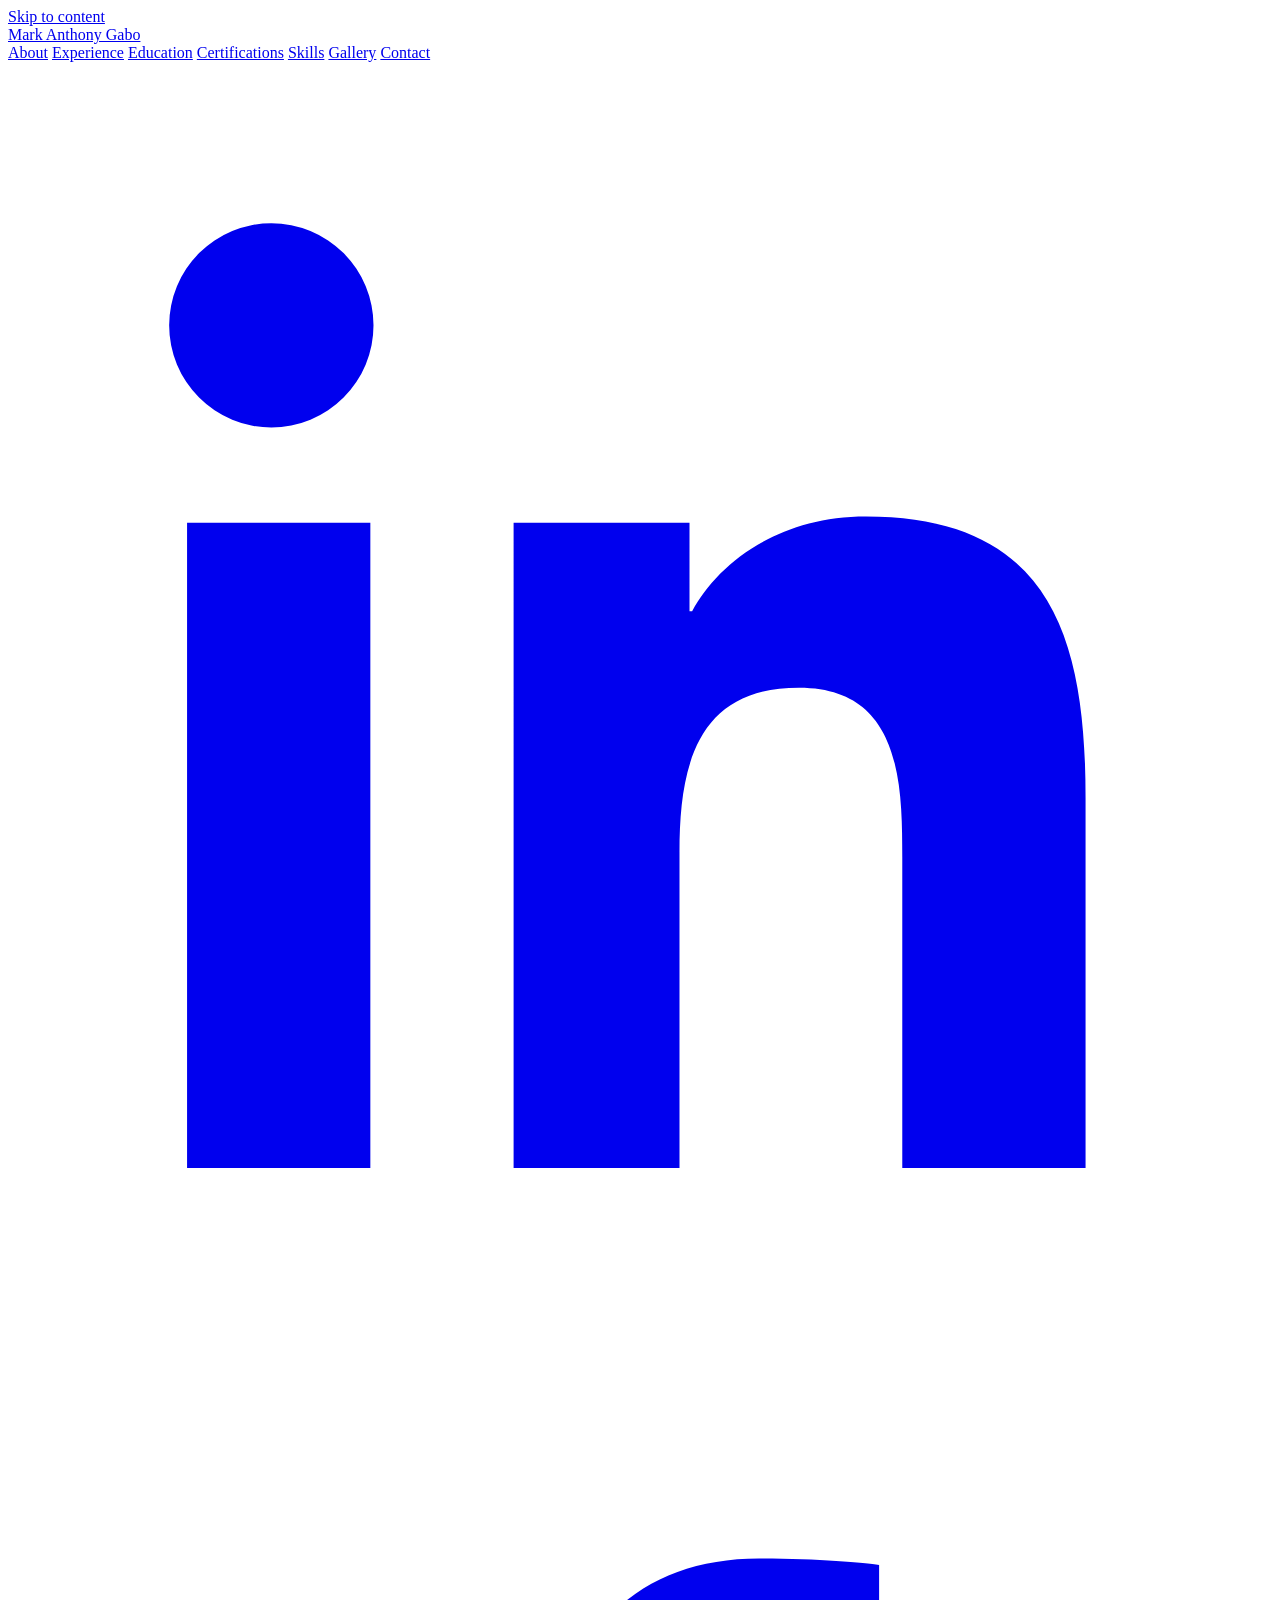
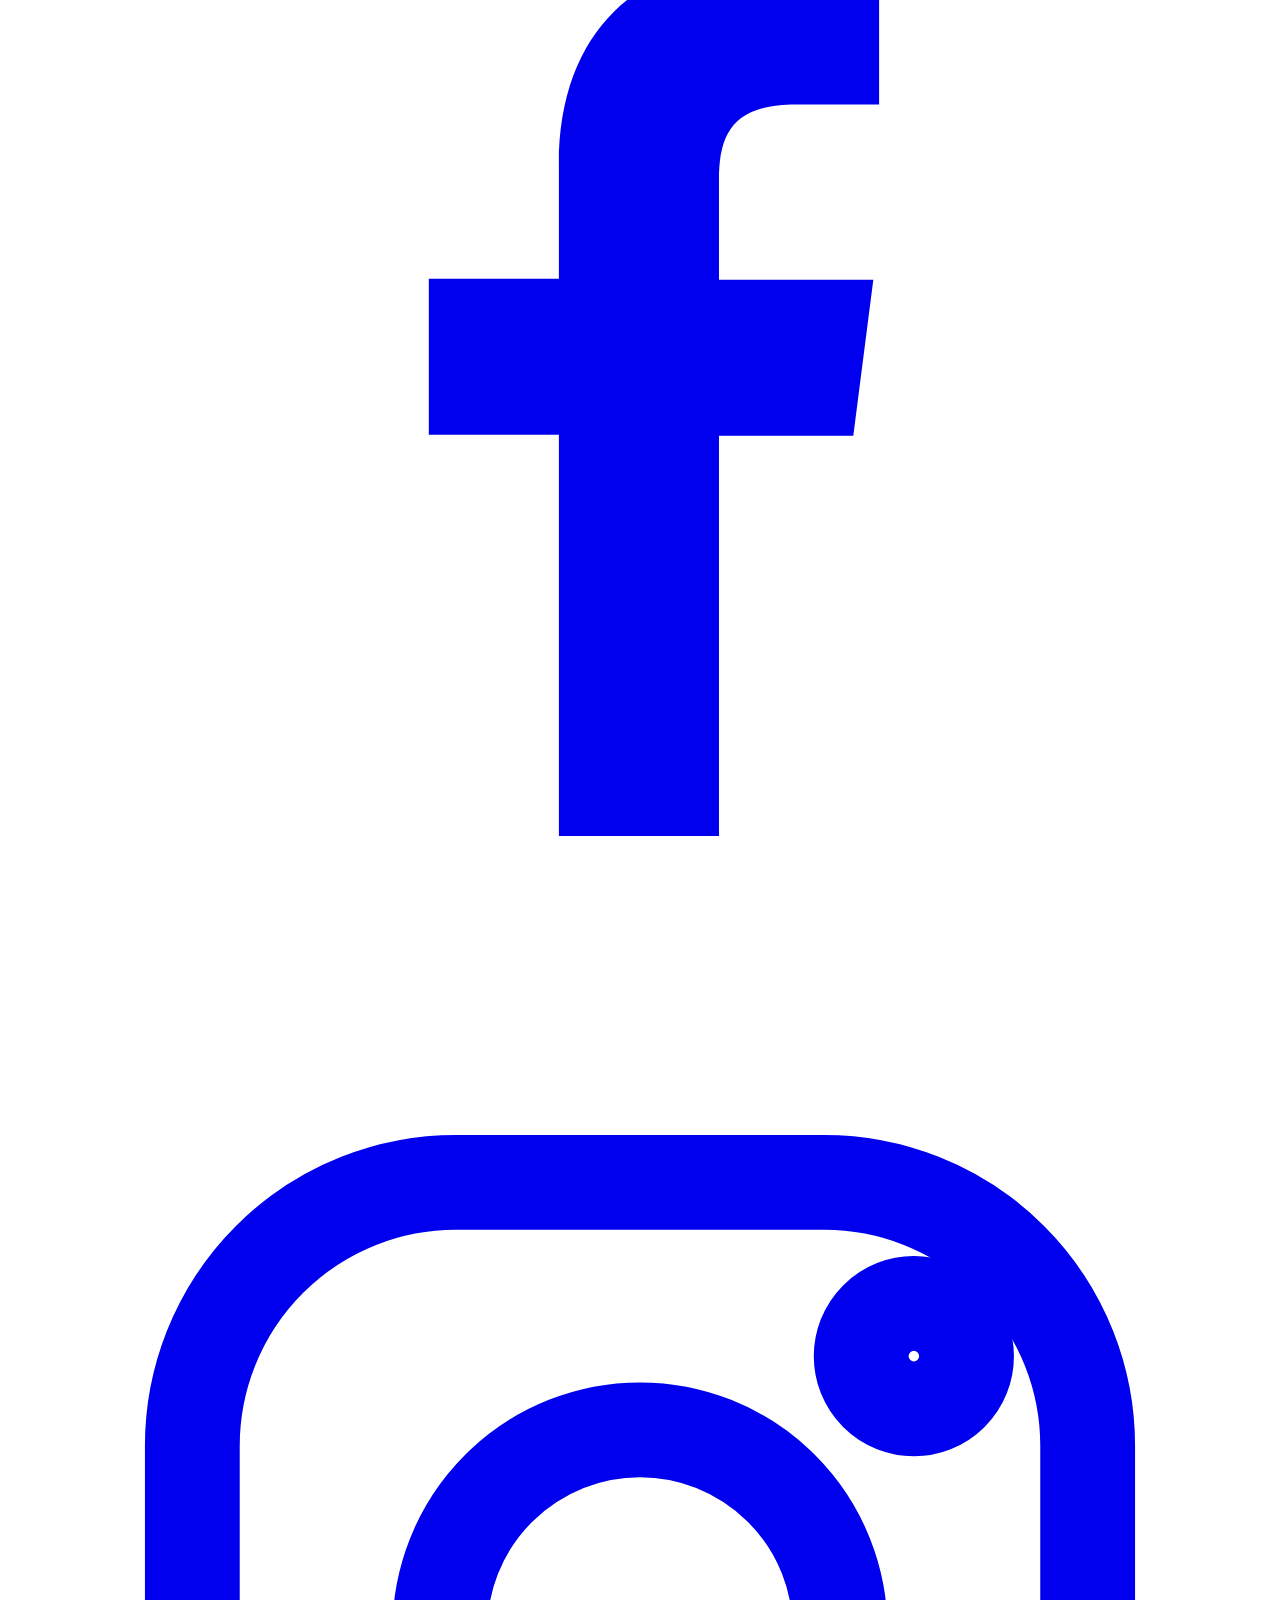
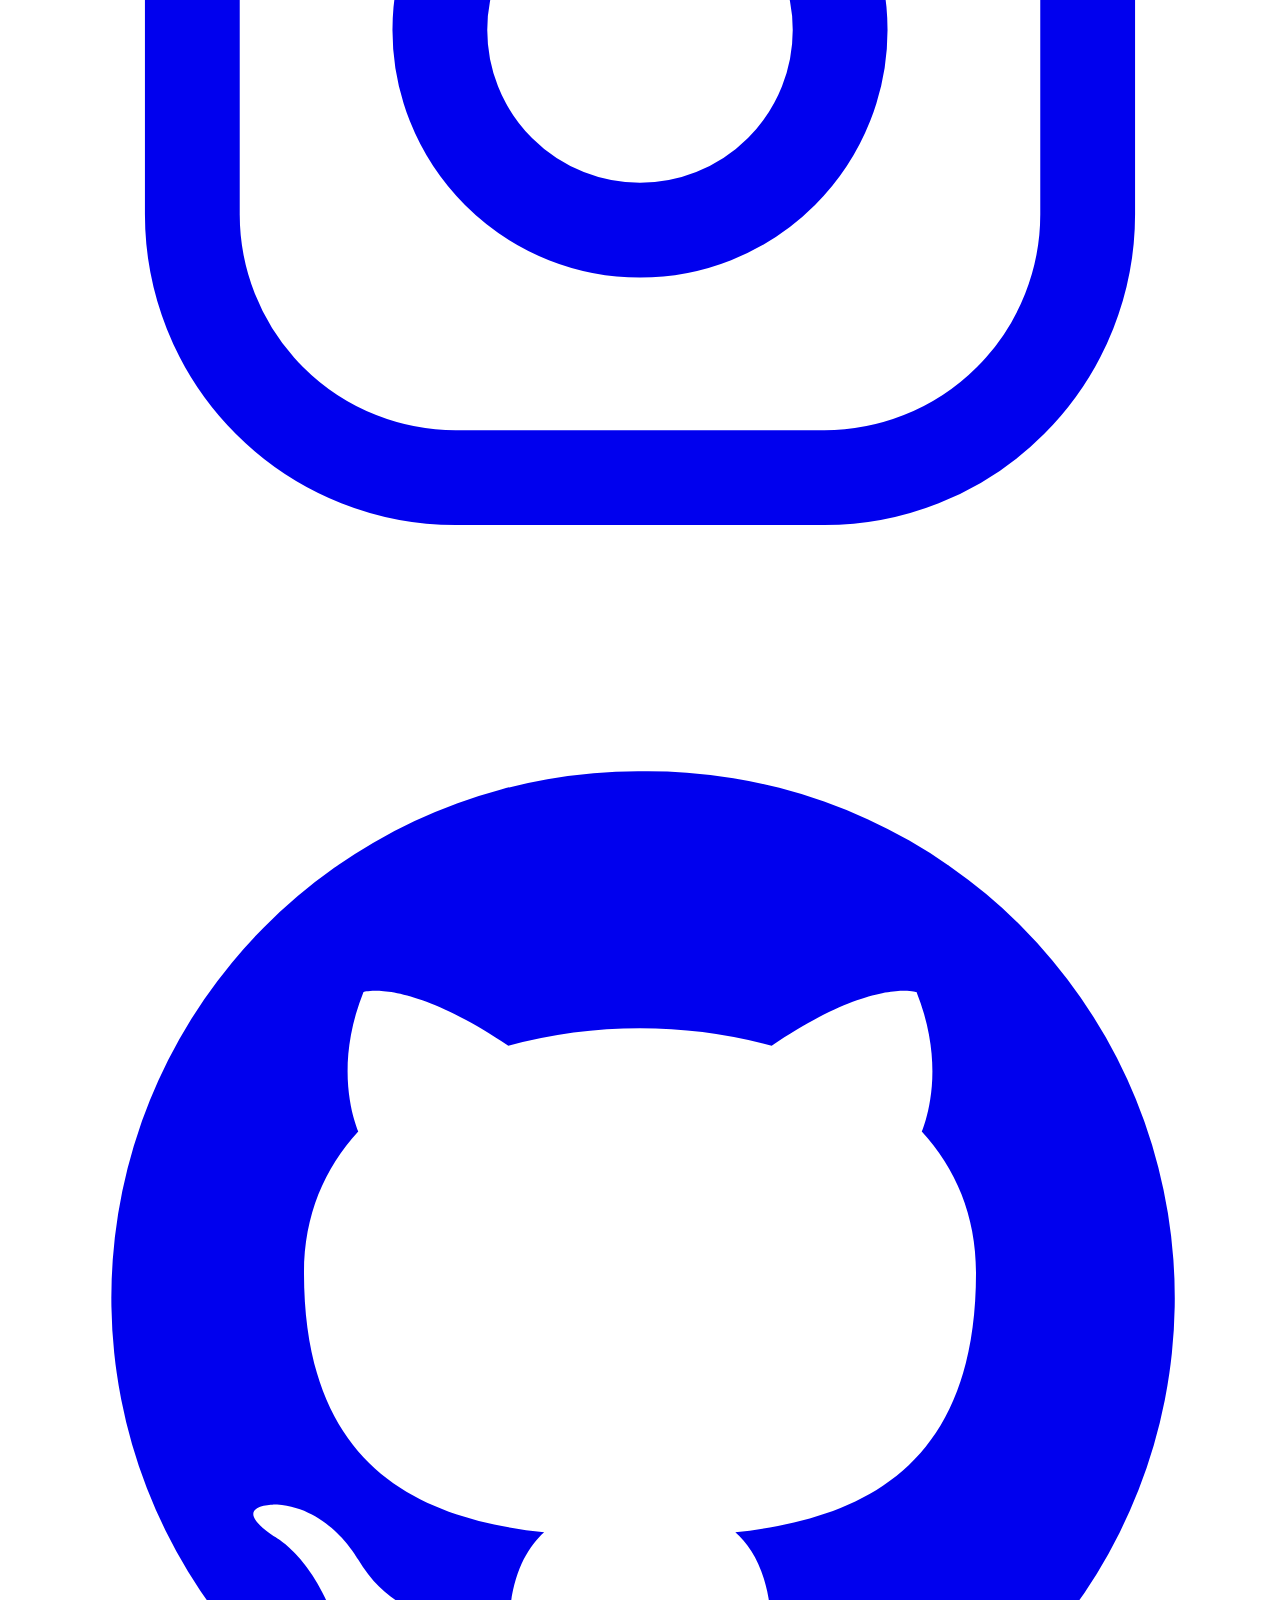
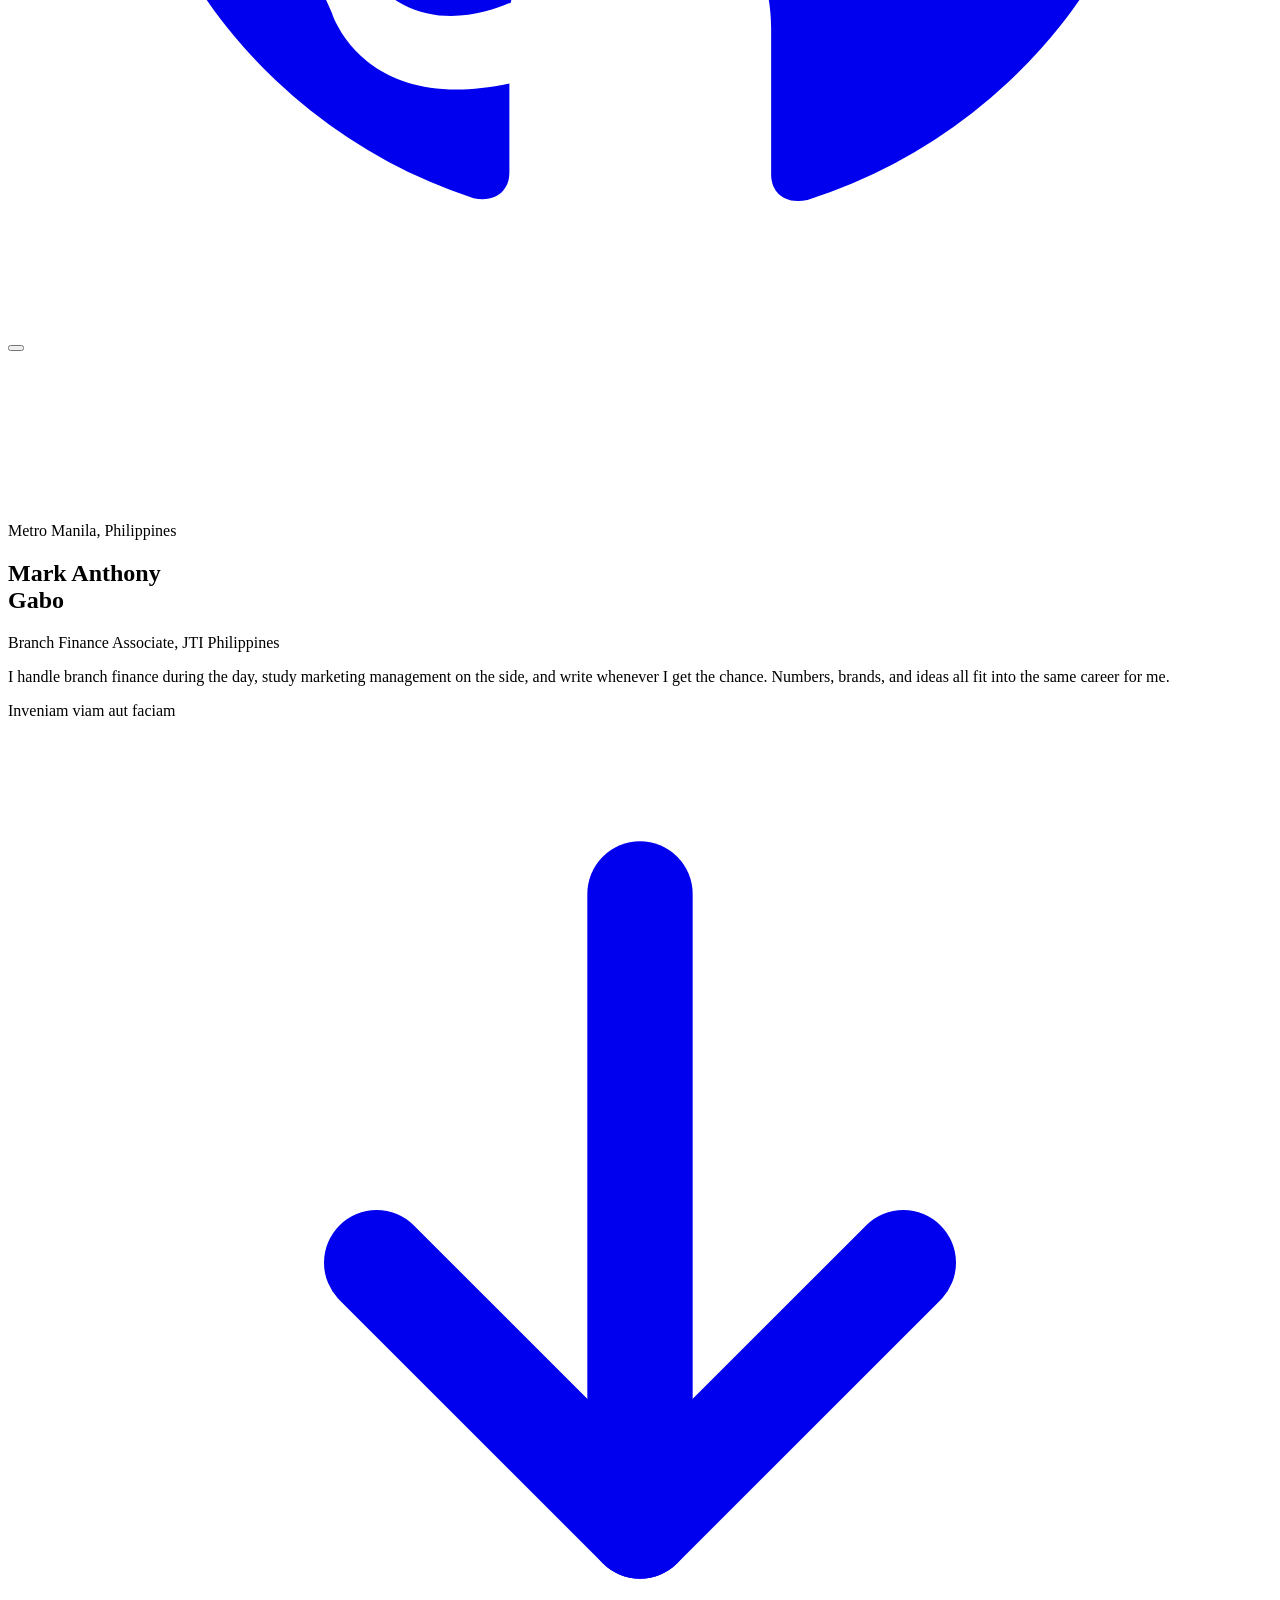
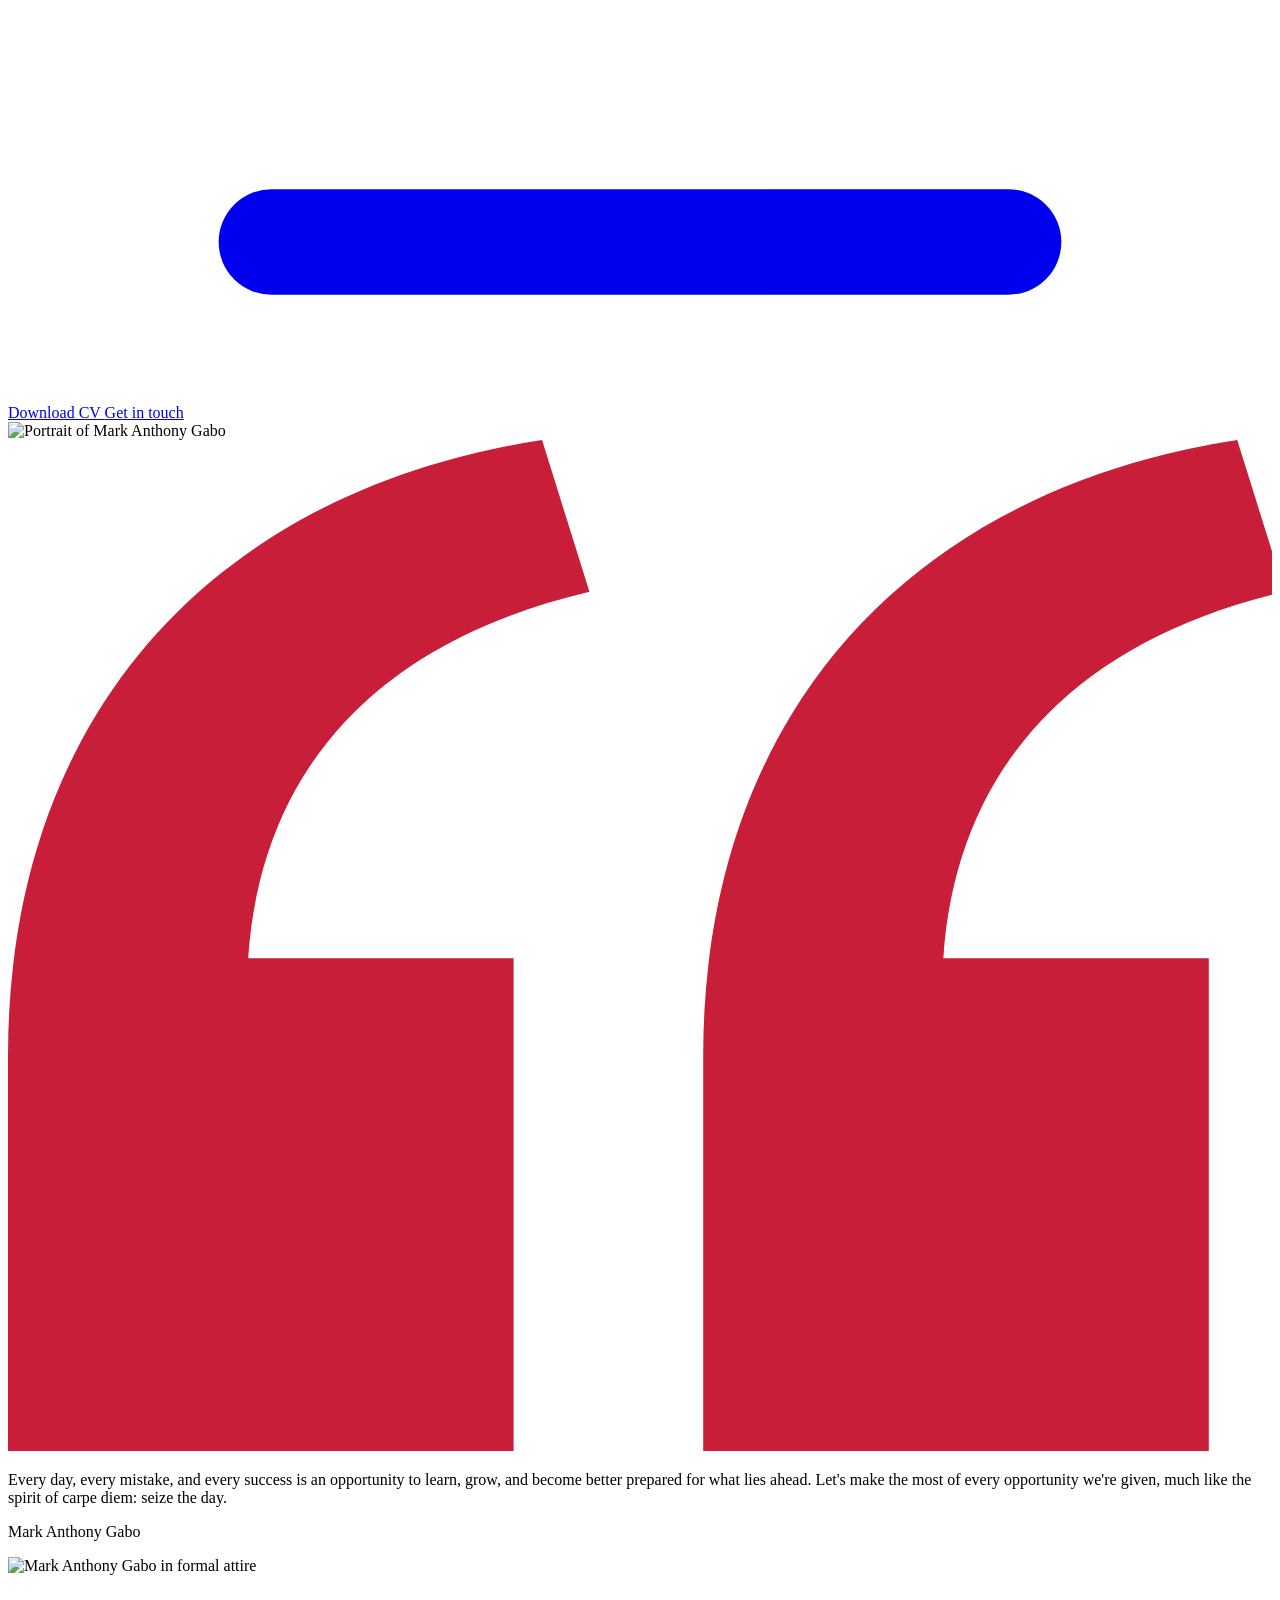
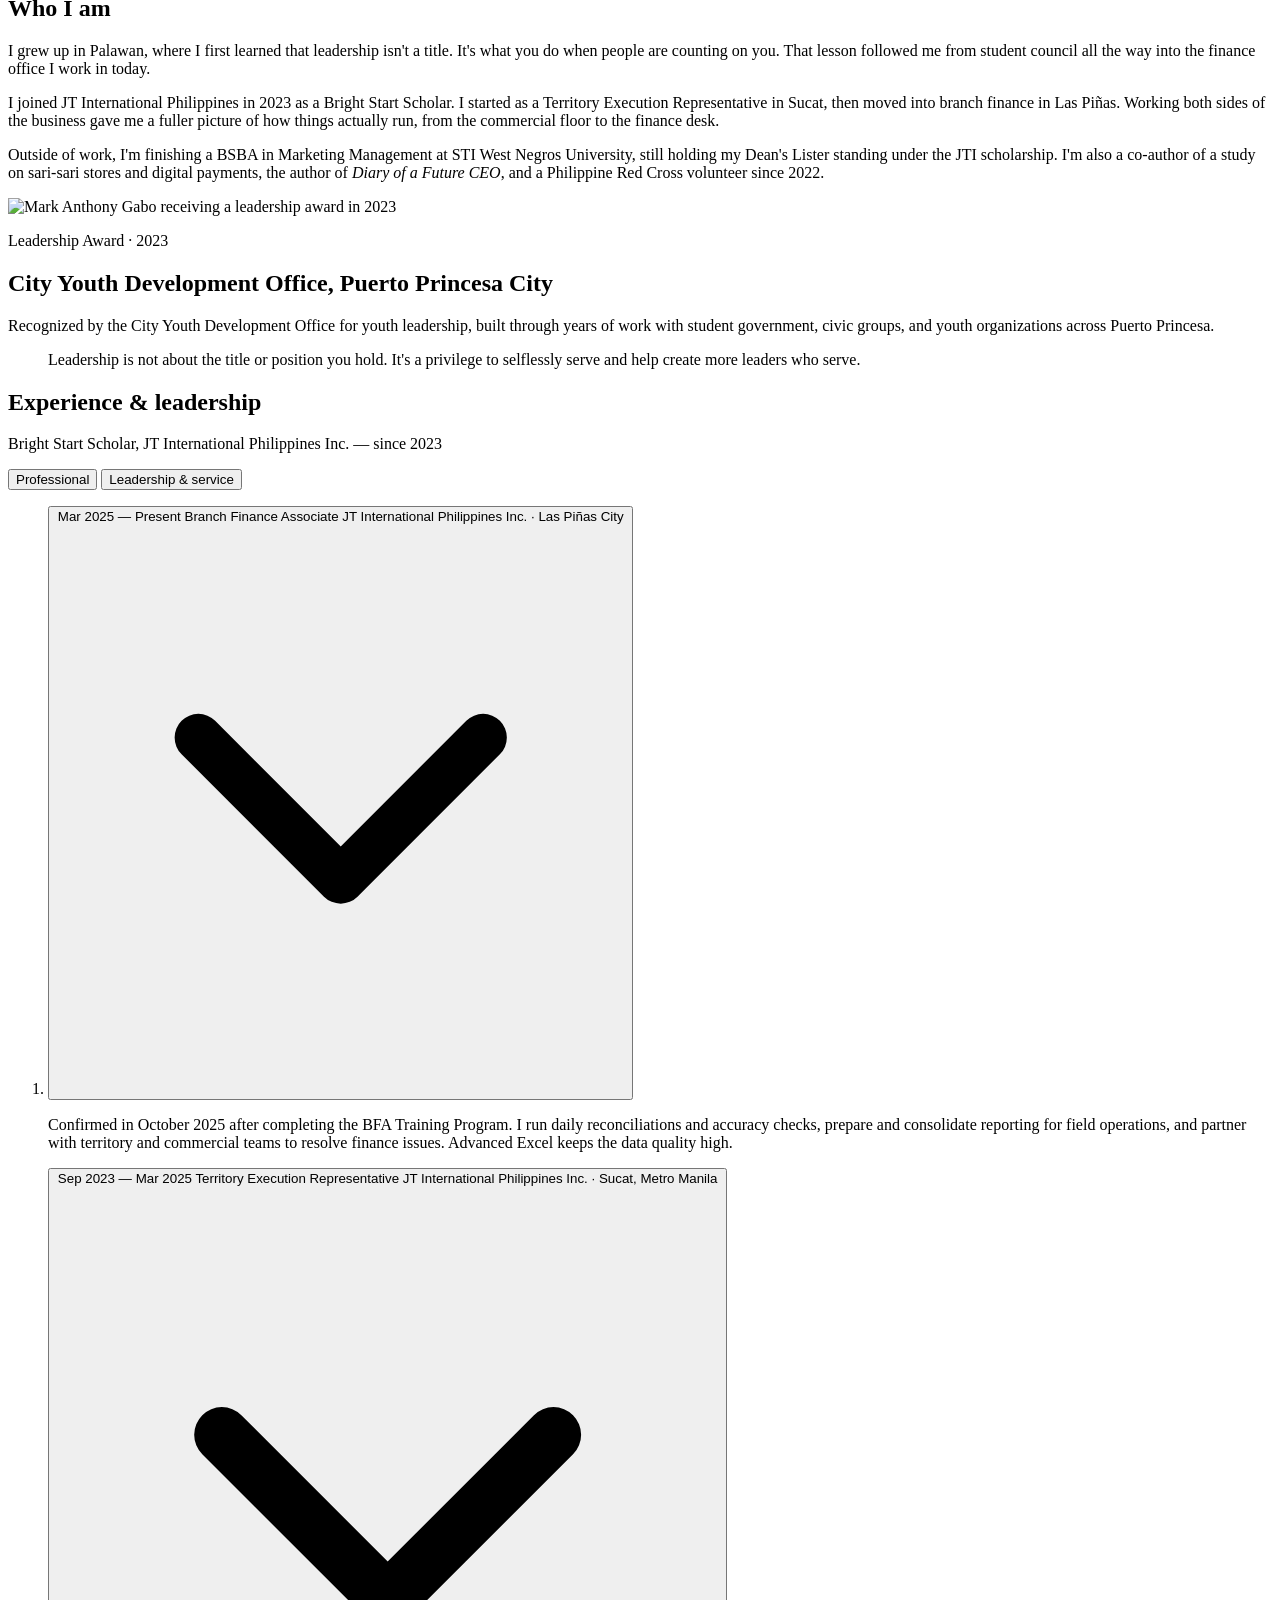
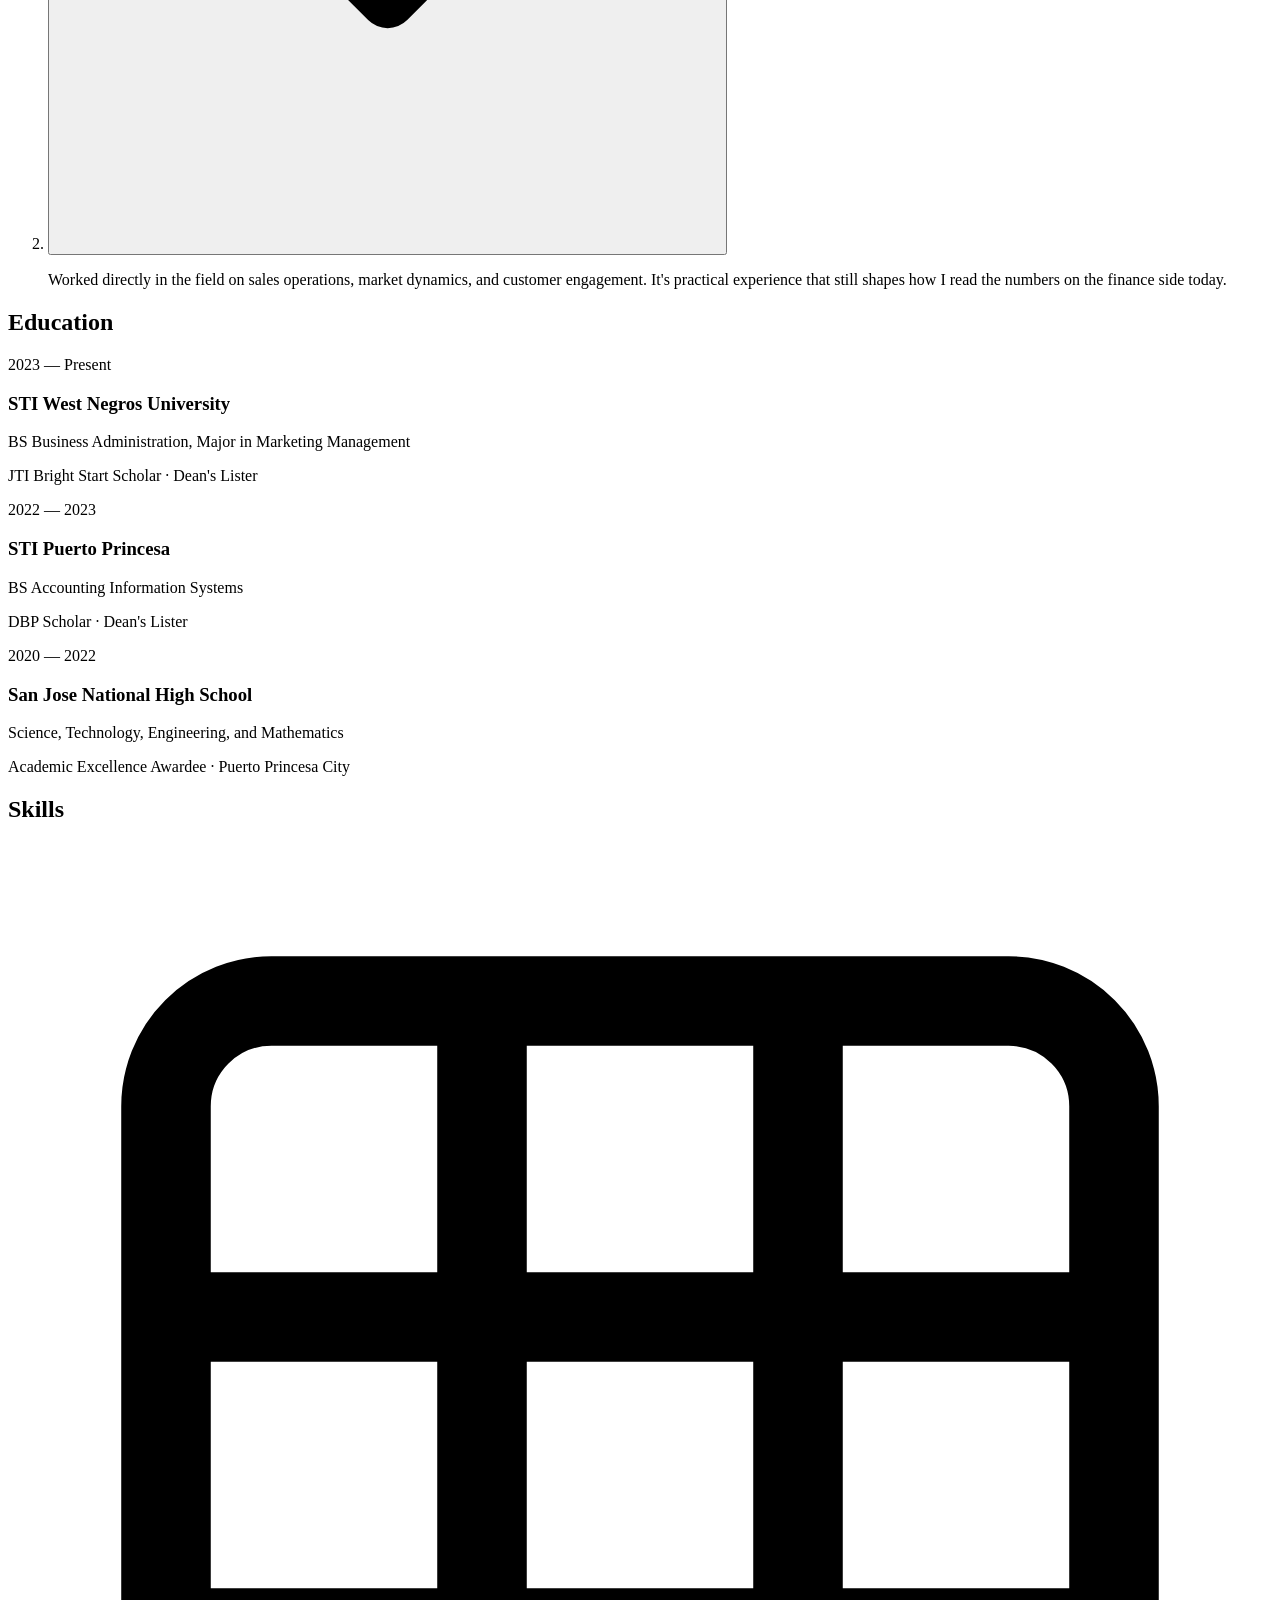
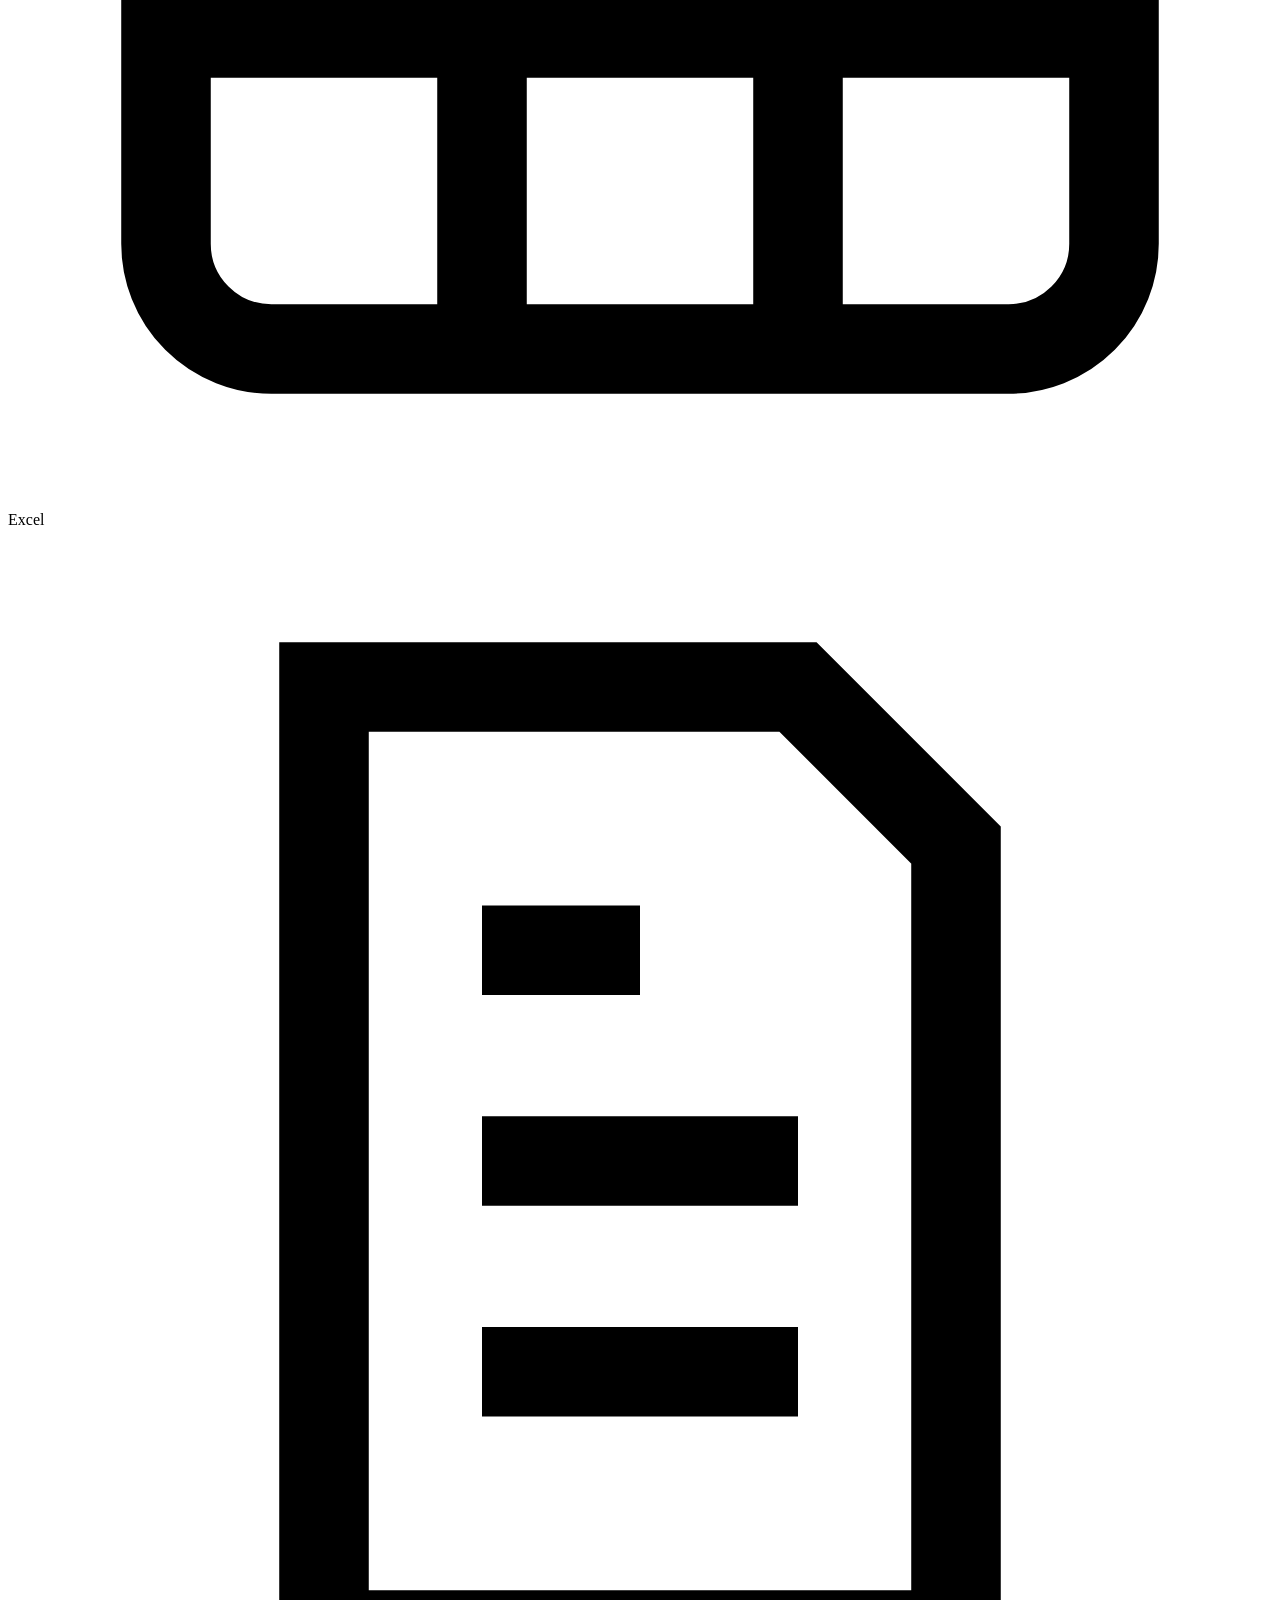
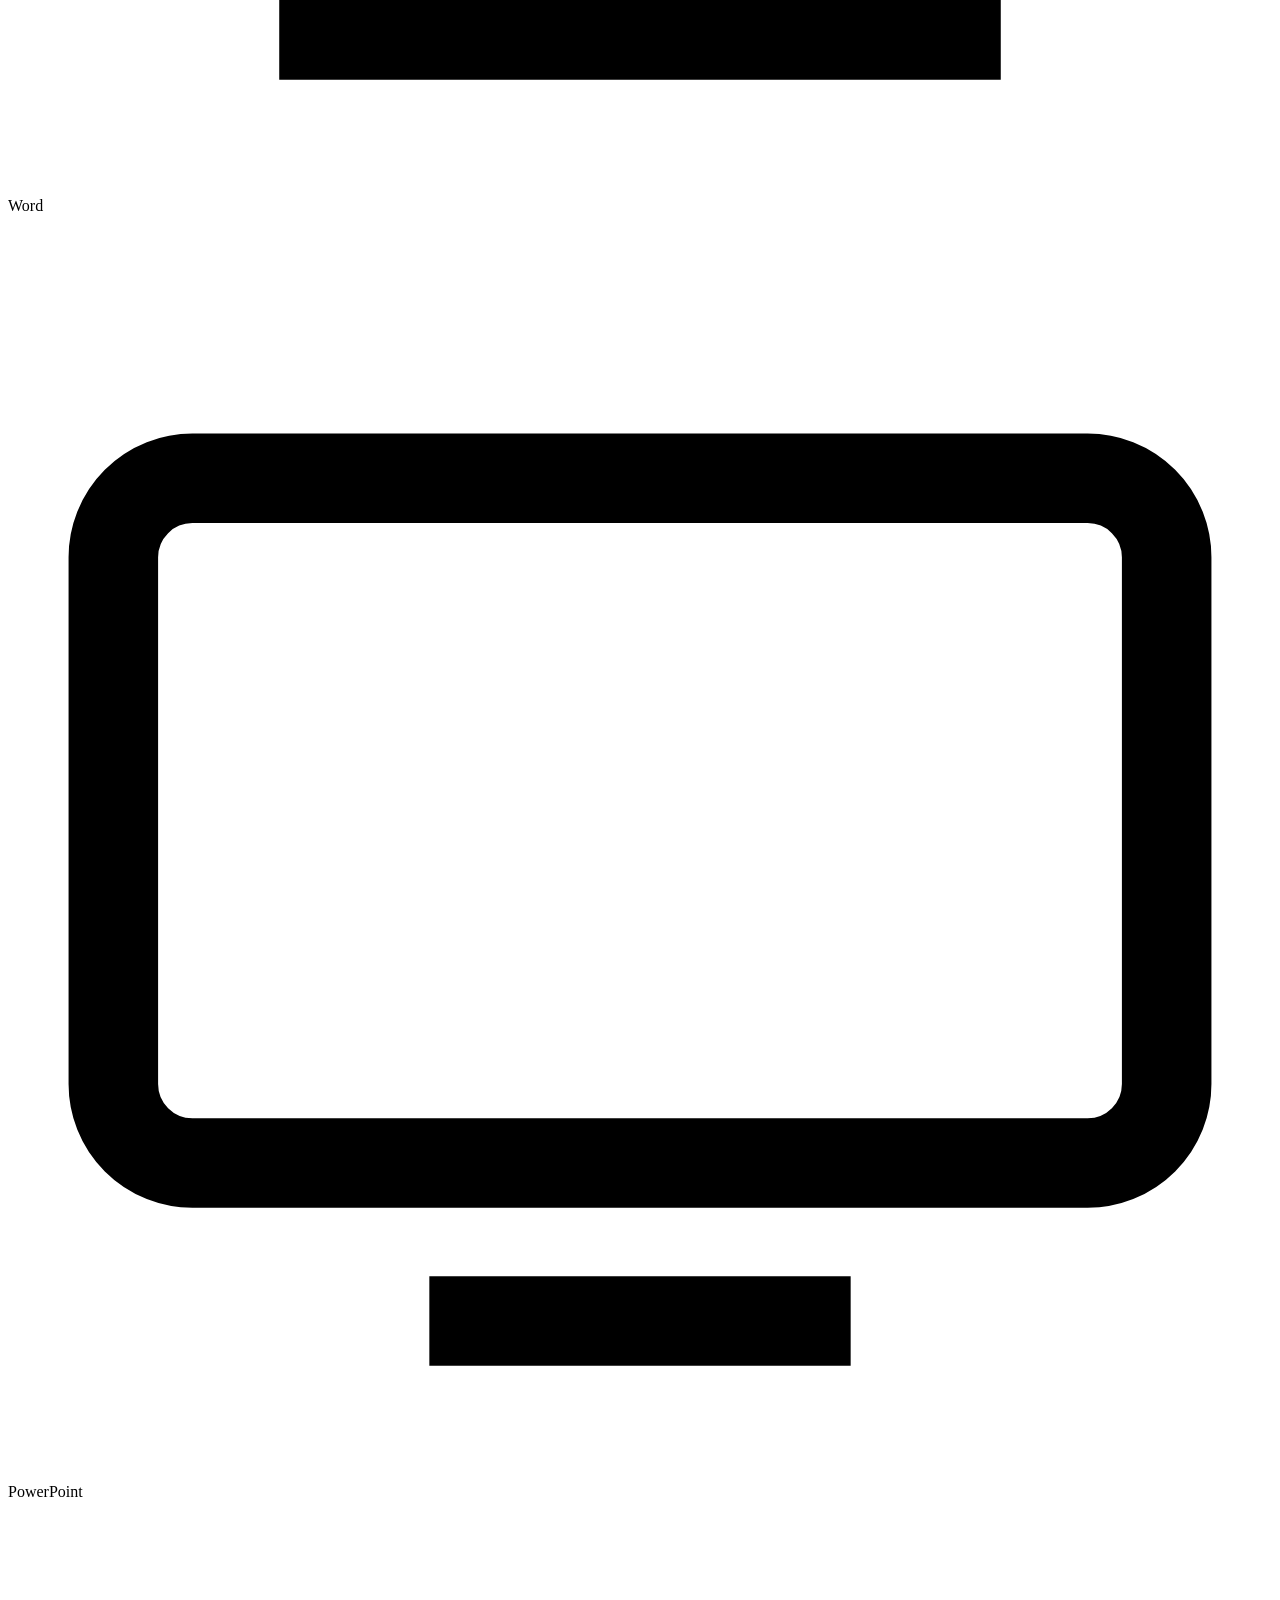
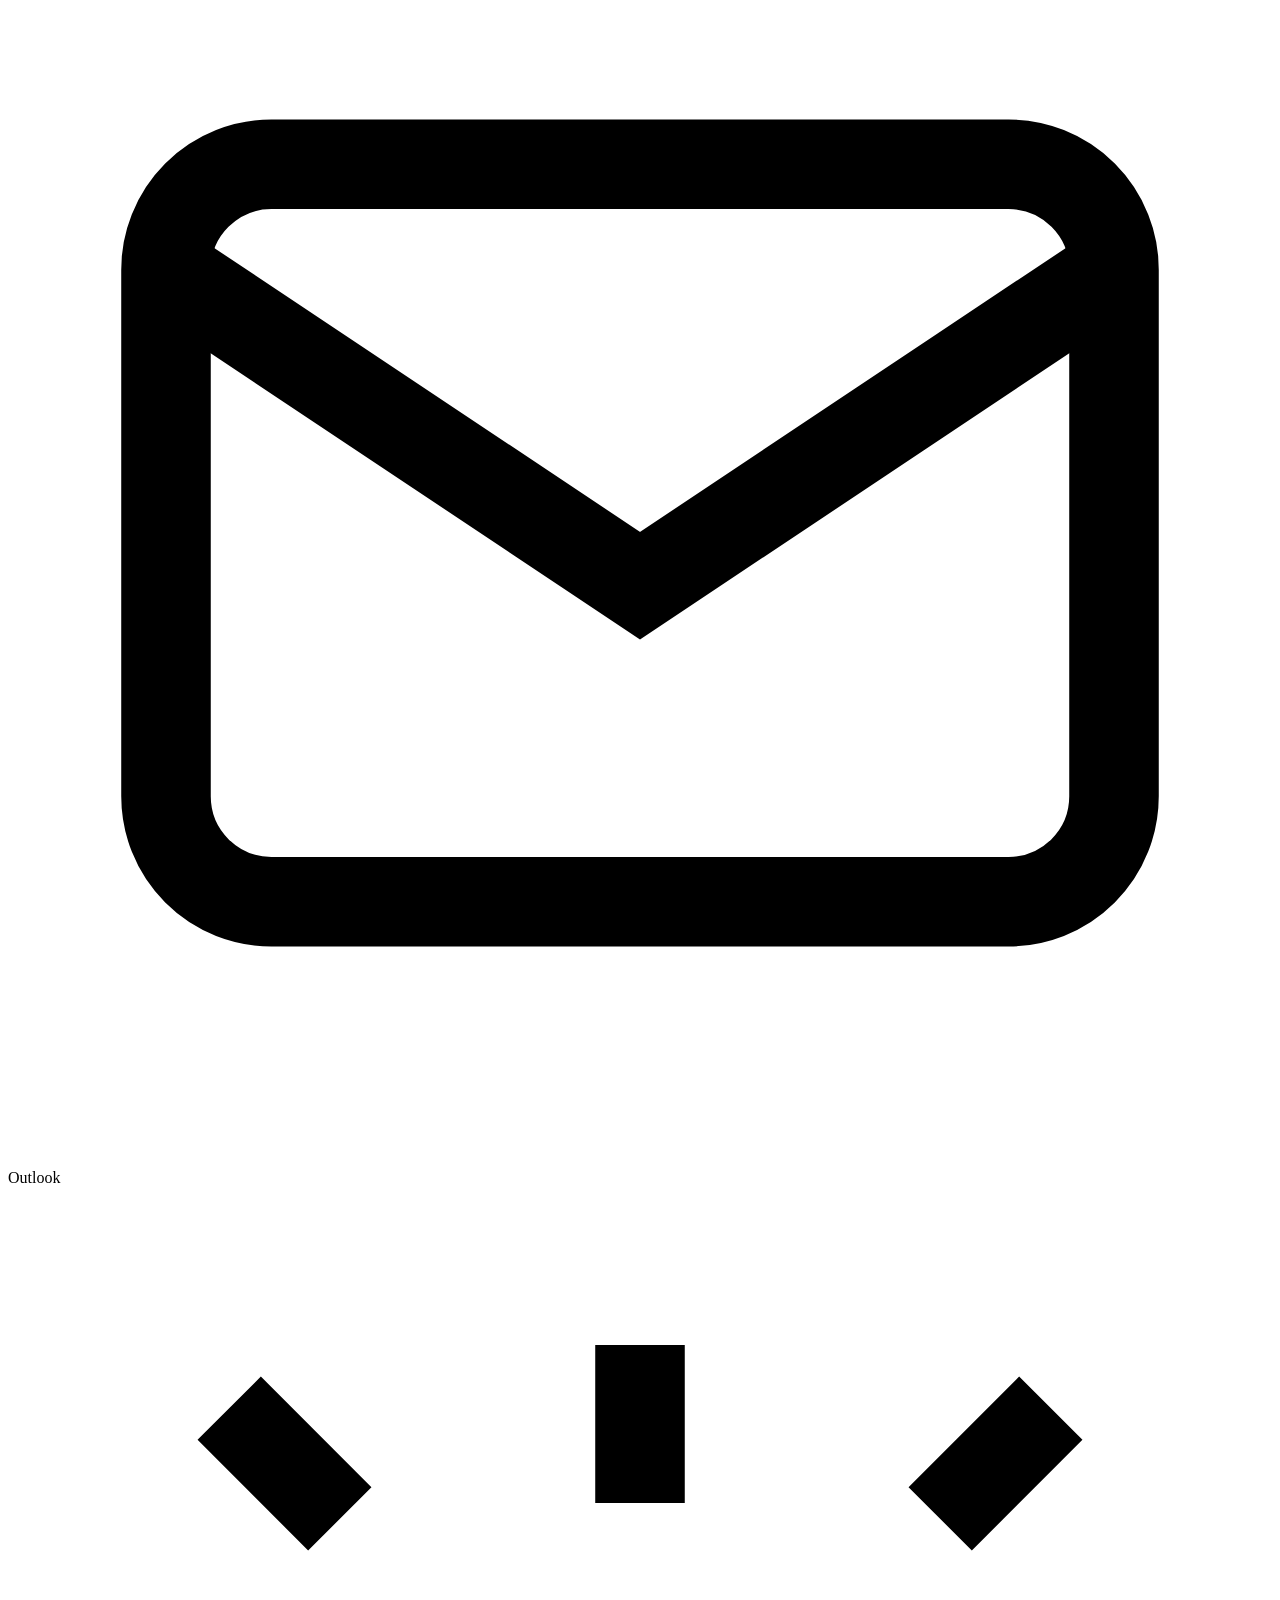
==== index.html @ ed3e59e1 "Add files via upload" ====
<!DOCTYPE html>
<html lang="en">
<head>
<meta charset="UTF-8">
<meta name="viewport" content="width=device-width, initial-scale=1.0">
<title>Mark Anthony Gabo — Branch Finance Associate</title>
<meta name="description" content="Mark Anthony Gabo — Branch Finance Associate at JTI Philippines. Finance, marketing, leadership, and writing.">
<meta name="theme-color" content="#0a0a0a">

<!-- Favicons -->
<link rel="icon" type="image/x-icon" href="favicon.ico">
<link rel="icon" type="image/png" sizes="32x32" href="images/meta/favicon-32.png">
<link rel="icon" type="image/png" sizes="16x16" href="images/meta/favicon-16.png">
<link rel="icon" type="image/png" sizes="192x192" href="images/meta/favicon-192.png">
<link rel="apple-touch-icon" sizes="180x180" href="images/meta/apple-touch-icon.png">

<!-- Open Graph / social share -->
<meta property="og:type" content="website">
<meta property="og:title" content="Mark Anthony Gabo — Branch Finance Associate">
<meta property="og:description" content="Branch Finance Associate at JTI Philippines. Finance, marketing, leadership, and writing.">
<meta property="og:image" content="https://markanthonygabo.com/images/meta/og-image.jpg">
<meta property="og:url" content="https://markanthonygabo.com/">
<meta name="twitter:card" content="summary_large_image">
<meta name="twitter:title" content="Mark Anthony Gabo — Branch Finance Associate">
<meta name="twitter:description" content="Branch Finance Associate at JTI Philippines. Finance, marketing, leadership, and writing.">
<meta name="twitter:image" content="https://markanthonygabo.com/images/meta/og-image.jpg">

<!-- Structured data -->
<script type="application/ld+json">
{
  "@context": "https://schema.org",
  "@type": "Person",
  "name": "Mark Anthony Gabo",
  "url": "https://markanthonygabo.com/",
  "jobTitle": "Branch Finance Associate",
  "worksFor": {
    "@type": "Organization",
    "name": "JT International Philippines Inc."
  },
  "alumniOf": [
    { "@type": "CollegeOrUniversity", "name": "STI West Negros University" },
    { "@type": "CollegeOrUniversity", "name": "STI Puerto Princesa" }
  ],
  "address": {
    "@type": "PostalAddress",
    "addressLocality": "Metro Manila",
    "addressCountry": "PH"
  },
  "sameAs": [
    "https://www.linkedin.com/in/markanthonymgabo/",
    "https://www.facebook.com/share/19ABEeB2JF/",
    "https://www.instagram.com/markanthonymgabo/",
    "https://github.com/markanthonygabo"
  ]
}
</script>

<link rel="preconnect" href="https://fonts.googleapis.com">
<link rel="preconnect" href="https://fonts.gstatic.com" crossorigin>
<link href="https://fonts.googleapis.com/css2?family=Poppins:wght@400;500;600;700&display=swap" rel="stylesheet">
<link rel="stylesheet" href="css/style.css">
</head>
<body>

<a href="#top" class="skip-link">Skip to content</a>

<header class="site-header">
  <div class="header-inner">
    <a href="#top" class="logo">Mark Anthony Gabo</a>
    <nav class="main-nav" id="main-nav">
      <a href="#about">About</a>
      <a href="#experience">Experience</a>
      <a href="#education">Education</a>
      <a href="#certifications">Certifications</a>
      <a href="#skills">Skills</a>
      <a href="#gallery">Gallery</a>
      <a href="#contact">Contact</a>
    </nav>
    <div class="header-actions">
      <div class="social-icons">
        <a href="https://www.linkedin.com/in/markanthonymgabo/" target="_blank" rel="noopener" aria-label="LinkedIn profile" class="icon-btn">
          <svg viewBox="0 0 24 24" fill="currentColor" aria-hidden="true"><path d="M6.94 5a1.94 1.94 0 1 1-3.88 0 1.94 1.94 0 0 1 3.88 0ZM3.4 8.75h3.48V21H3.4V8.75Zm6.2 0h3.34v1.68h.05c.47-.88 1.6-1.8 3.3-1.8 3.52 0 4.17 2.32 4.17 5.33V21h-3.48v-5.9c0-1.41-.03-3.22-1.96-3.22-1.97 0-2.27 1.54-2.27 3.12V21H9.6V8.75Z"/></svg>
        </a>
        <a href="https://www.facebook.com/share/19ABEeB2JF/" target="_blank" rel="noopener" aria-label="Facebook profile" class="icon-btn">
          <svg viewBox="0 0 24 24" fill="currentColor" aria-hidden="true"><path d="M13.5 21v-7.6h2.55l.38-2.96h-2.93V8.55c0-.86.24-1.44 1.47-1.44h1.57V4.46c-.27-.04-1.2-.12-2.28-.12-2.26 0-3.8 1.38-3.8 3.9v2.18H7.99v2.96h2.47V21h3.04Z"/></svg>
        </a>
        <a href="https://www.instagram.com/markanthonymgabo/" target="_blank" rel="noopener" aria-label="Instagram profile" class="icon-btn">
          <svg viewBox="0 0 24 24" fill="none" stroke="currentColor" stroke-width="1.8" aria-hidden="true"><rect x="3.5" y="3.5" width="17" height="17" rx="5"/><circle cx="12" cy="12" r="3.8"/><circle cx="17.2" cy="6.8" r="1"/></svg>
        </a>
        <a href="https://github.com/markanthonygabo" target="_blank" rel="noopener" aria-label="GitHub profile" class="icon-btn">
          <svg viewBox="0 0 24 24" fill="currentColor" aria-hidden="true"><path d="M12 2a10 10 0 0 0-3.16 19.5c.5.09.68-.22.68-.48v-1.7c-2.78.6-3.37-1.34-3.37-1.34-.46-1.15-1.11-1.46-1.11-1.46-.9-.62.07-.6.07-.6 1 .07 1.53 1.03 1.53 1.03.9 1.52 2.34 1.08 2.91.83.09-.65.35-1.08.63-1.33-2.22-.25-4.56-1.11-4.56-4.93 0-1.09.39-1.98 1.03-2.68-.1-.25-.45-1.27.1-2.65 0 0 .84-.27 2.75 1.02a9.6 9.6 0 0 1 5 0c1.91-1.3 2.75-1.02 2.75-1.02.55 1.38.2 2.4.1 2.65.64.7 1.03 1.59 1.03 2.68 0 3.83-2.34 4.68-4.57 4.93.36.31.68.92.68 1.85v2.75c0 .26.18.58.69.48A10 10 0 0 0 12 2Z"/></svg>
        </a>
      </div>
      <button class="nav-toggle" id="nav-toggle" aria-label="Toggle menu" aria-expanded="false">
        <span></span><span></span><span></span>
      </button>
    </div>
  </div>
</header>

<main id="top">

  <!-- HERO -->
  <section class="hero">
    <canvas id="hero-canvas" class="hero-canvas" aria-hidden="true"></canvas>
    <div class="hero-text">
      <p class="hero-kicker">Metro Manila, Philippines</p>
      <h1>Mark Anthony<br>Gabo</h1>
      <p class="hero-role">Branch Finance Associate, JTI Philippines</p>
      <p class="hero-desc">I handle branch finance during the day, study marketing management on the side, and write whenever I get the chance. Numbers, brands, and ideas all fit into the same career for me.</p>
      <p class="hero-motto">Inveniam viam aut faciam</p>
      <div class="hero-actions">
        <a href="assets/Mark-Anthony-Gabo-CV.pdf" download class="btn btn-solid">
          <svg class="btn-icon" viewBox="0 0 24 24" fill="none" stroke="currentColor" stroke-width="2" stroke-linecap="round" stroke-linejoin="round" aria-hidden="true"><path d="M12 3v12"/><path d="m7 10 5 5 5-5"/><path d="M5 21h14"/></svg>
          Download CV
        </a>
        <a href="mailto:markanthonymgabo@gmail.com" class="btn btn-outline" data-open-modal>Get in touch</a>
      </div>
    </div>
    <div class="hero-image">
      <div class="hero-glow" aria-hidden="true"></div>
      <img src="images/hero-portrait-nobg.png" alt="Portrait of Mark Anthony Gabo">
    </div>
  </section>

  <!-- PHILOSOPHY QUOTE -->
  <section class="quote-feature">
    <svg class="quote-mark" viewBox="0 0 40 32" fill="none" aria-hidden="true"><path d="M0 32V19.5C0 8.7 6.5 1.6 16.9 0l1.5 4.8C11.6 6.4 8 10.5 7.6 16.4H16v15.6H0Zm22 0V19.5C22 8.7 28.5 1.6 38.9 0l1.5 4.8c-6.8 1.6-10.4 5.7-10.8 11.6H38v15.6H22Z" fill="#c81e3a"/></svg>
    <p class="quote-text">Every day, every mistake, and every success is an opportunity to learn, grow, and become better prepared for what lies ahead. Let's make the most of every opportunity we're given, much like the spirit of carpe diem: seize the day.</p>
    <p class="quote-attribution">Mark Anthony Gabo</p>
  </section>

  <!-- ABOUT -->
  <section id="about" class="about">
    <div class="about-image">
      <img src="images/about-portrait.jpg" alt="Mark Anthony Gabo in formal attire" loading="lazy">
    </div>
    <div class="about-text">
      <h2>Who I am</h2>
      <p>I grew up in Palawan, where I first learned that leadership isn't a title. It's what you do when people are counting on you. That lesson followed me from student council all the way into the finance office I work in today.</p>
      <p>I joined JT International Philippines in 2023 as a Bright Start Scholar. I started as a Territory Execution Representative in Sucat, then moved into branch finance in Las Piñas. Working both sides of the business gave me a fuller picture of how things actually run, from the commercial floor to the finance desk.</p>
      <p>Outside of work, I'm finishing a BSBA in Marketing Management at STI West Negros University, still holding my Dean's Lister standing under the JTI scholarship. I'm also a co-author of a study on sari-sari stores and digital payments, the author of <em>Diary of a Future CEO</em>, and a Philippine Red Cross volunteer since 2022.</p>
    </div>
  </section>

  <!-- LEADERSHIP AWARD -->
  <section class="award">
    <div class="award-image">
      <img src="images/leadership-award.jpg" alt="Mark Anthony Gabo receiving a leadership award in 2023" loading="lazy">
    </div>
    <div class="award-content">
      <p class="award-label">Leadership Award · 2023</p>
      <h2>City Youth Development Office, Puerto Princesa City</h2>
      <p>Recognized by the City Youth Development Office for youth leadership, built through years of work with student government, civic groups, and youth organizations across Puerto Princesa.</p>
      <blockquote class="award-quote">
        <p>Leadership is not about the title or position you hold. It's a privilege to selflessly serve and help create more leaders who serve.</p>
      </blockquote>
    </div>
  </section>

  <!-- EXPERIENCE / LEADERSHIP TABS -->
  <section id="experience" class="experience">
    <h2>Experience &amp; leadership</h2>
    <p class="section-intro">Bright Start Scholar, JT International Philippines Inc. — since 2023</p>

    <div class="tabs">
      <button type="button" class="tab-btn active" data-tab="professional">Professional</button>
      <button type="button" class="tab-btn" data-tab="leadership">Leadership &amp; service</button>
    </div>

    <ol class="timeline accordion" data-panel="professional">
      <li class="timeline-item is-open">
        <button type="button" class="timeline-toggle">
          <span class="timeline-date">Mar 2025 — Present</span>
          <span class="timeline-heading">
            <span class="timeline-title">Branch Finance Associate</span>
            <span class="timeline-org">JT International Philippines Inc. · Las Piñas City</span>
          </span>
          <svg class="chevron" viewBox="0 0 24 24" fill="none" stroke="currentColor" stroke-width="2" stroke-linecap="round" stroke-linejoin="round" aria-hidden="true"><path d="m6 9 6 6 6-6"/></svg>
        </button>
        <div class="timeline-body">
          <p>Confirmed in October 2025 after completing the BFA Training Program. I run daily reconciliations and accuracy checks, prepare and consolidate reporting for field operations, and partner with territory and commercial teams to resolve finance issues. Advanced Excel keeps the data quality high.</p>
        </div>
      </li>
      <li class="timeline-item">
        <button type="button" class="timeline-toggle">
          <span class="timeline-date">Sep 2023 — Mar 2025</span>
          <span class="timeline-heading">
            <span class="timeline-title">Territory Execution Representative</span>
            <span class="timeline-org">JT International Philippines Inc. · Sucat, Metro Manila</span>
          </span>
          <svg class="chevron" viewBox="0 0 24 24" fill="none" stroke="currentColor" stroke-width="2" stroke-linecap="round" stroke-linejoin="round" aria-hidden="true"><path d="m6 9 6 6 6-6"/></svg>
        </button>
        <div class="timeline-body">
          <p>Worked directly in the field on sales operations, market dynamics, and customer engagement. It's practical experience that still shapes how I read the numbers on the finance side today.</p>
        </div>
      </li>
    </ol>

    <ol class="timeline accordion" data-panel="leadership" hidden>
      <li class="timeline-item">
        <button type="button" class="timeline-toggle">
          <span class="timeline-date">2023 — Present</span>
          <span class="timeline-heading">
            <span class="timeline-title">Member, JCI Puerto Princesa Oil</span>
            <span class="timeline-org">Junior Chamber International</span>
          </span>
          <svg class="chevron" viewBox="0 0 24 24" fill="none" stroke="currentColor" stroke-width="2" stroke-linecap="round" stroke-linejoin="round" aria-hidden="true"><path d="m6 9 6 6 6-6"/></svg>
        </button>
        <div class="timeline-body">
          <p>Took part in the local JCI chapter, focused on leadership training and community projects.</p>
        </div>
      </li>
      <li class="timeline-item">
        <button type="button" class="timeline-toggle">
          <span class="timeline-date">2023 — 2023</span>
          <span class="timeline-heading">
            <span class="timeline-title">Ex-Officio Committee Membership, Maningning TB Task Force</span>
            <span class="timeline-org">Representative of the Academe, Puerto Princesa City</span>
          </span>
          <svg class="chevron" viewBox="0 0 24 24" fill="none" stroke="currentColor" stroke-width="2" stroke-linecap="round" stroke-linejoin="round" aria-hidden="true"><path d="m6 9 6 6 6-6"/></svg>
        </button>
        <div class="timeline-body">
          <p>Represented the academe on the Maningning TB task force, bringing a student and youth perspective to public health initiatives.</p>
        </div>
      </li>
      <li class="timeline-item">
        <button type="button" class="timeline-toggle">
          <span class="timeline-date">2022 — 2023</span>
          <span class="timeline-heading">
            <span class="timeline-title">Founding Member, Red Cross Youth</span>
            <span class="timeline-org">STI Puerto Princesa</span>
          </span>
          <svg class="chevron" viewBox="0 0 24 24" fill="none" stroke="currentColor" stroke-width="2" stroke-linecap="round" stroke-linejoin="round" aria-hidden="true"><path d="m6 9 6 6 6-6"/></svg>
        </button>
        <div class="timeline-body">
          <p>Helped set up the campus Red Cross Youth chapter to grow volunteerism among students.</p>
        </div>
      </li>
      <li class="timeline-item">
        <button type="button" class="timeline-toggle">
          <span class="timeline-date">2022 — 2023</span>
          <span class="timeline-heading">
            <span class="timeline-title">Founder, STI Elite Sports Club</span>
            <span class="timeline-org">STI Puerto Princesa</span>
          </span>
          <svg class="chevron" viewBox="0 0 24 24" fill="none" stroke="currentColor" stroke-width="2" stroke-linecap="round" stroke-linejoin="round" aria-hidden="true"><path d="m6 9 6 6 6-6"/></svg>
        </button>
        <div class="timeline-body">
          <p>Started the club to give students a space for competitive and recreational sports outside the classroom.</p>
        </div>
      </li>
      <li class="timeline-item">
        <button type="button" class="timeline-toggle">
          <span class="timeline-date">Sep 2022 — Jun 2023</span>
          <span class="timeline-heading">
            <span class="timeline-title">President, Student Body Government</span>
            <span class="timeline-org">STI Puerto Princesa</span>
          </span>
          <svg class="chevron" viewBox="0 0 24 24" fill="none" stroke="currentColor" stroke-width="2" stroke-linecap="round" stroke-linejoin="round" aria-hidden="true"><path d="m6 9 6 6 6-6"/></svg>
        </button>
        <div class="timeline-body">
          <p>Led the Senior High and College Council and coordinated policies, events, and partnerships with schools, government units, and NGOs.</p>
        </div>
      </li>
      <li class="timeline-item">
        <button type="button" class="timeline-toggle">
          <span class="timeline-date">Oct 2022 — Present</span>
          <span class="timeline-heading">
            <span class="timeline-title">Member, Palawan Chapter — RC143</span>
            <span class="timeline-org">Philippine Red Cross</span>
          </span>
          <svg class="chevron" viewBox="0 0 24 24" fill="none" stroke="currentColor" stroke-width="2" stroke-linecap="round" stroke-linejoin="round" aria-hidden="true"><path d="m6 9 6 6 6-6"/></svg>
        </button>
        <div class="timeline-body">
          <p>Support humanitarian deployments and safety advocacy, and help identify vulnerable groups across the province and city.</p>
        </div>
      </li>
      <li class="timeline-item">
        <button type="button" class="timeline-toggle">
          <span class="timeline-date">2022 — Present</span>
          <span class="timeline-heading">
            <span class="timeline-title">Member, AKAPP Leadership Academy</span>
            <span class="timeline-org">Apuradong Kabataan ng Puerto Princesa</span>
          </span>
          <svg class="chevron" viewBox="0 0 24 24" fill="none" stroke="currentColor" stroke-width="2" stroke-linecap="round" stroke-linejoin="round" aria-hidden="true"><path d="m6 9 6 6 6-6"/></svg>
        </button>
        <div class="timeline-body">
          <p>Joined the city's youth leadership pipeline, built around civic training and community work.</p>
        </div>
      </li>
      <li class="timeline-item">
        <button type="button" class="timeline-toggle">
          <span class="timeline-date">Junior High School</span>
          <span class="timeline-heading">
            <span class="timeline-title">Campus Journalist, Banyuhay</span>
            <span class="timeline-org">San Jose National High School · Filipino campus paper</span>
          </span>
          <svg class="chevron" viewBox="0 0 24 24" fill="none" stroke="currentColor" stroke-width="2" stroke-linecap="round" stroke-linejoin="round" aria-hidden="true"><path d="m6 9 6 6 6-6"/></svg>
        </button>
        <div class="timeline-body">
          <p>Wrote for the school's Filipino campus newspaper, covering campus life and student issues. Writing has stuck with me ever since.</p>
        </div>
      </li>
    </ol>
  </section>

  <!-- EDUCATION -->
  <section id="education" class="education">
    <h2>Education</h2>
    <div class="edu-grid">
      <div class="edu-card edu-card-red">
        <p class="edu-date">2023 — Present</p>
        <h3>STI West Negros University</h3>
        <p>BS Business Administration, Major in Marketing Management</p>
        <p class="edu-note">JTI Bright Start Scholar · Dean's Lister</p>
      </div>
      <div class="edu-card edu-card-black">
        <p class="edu-date">2022 — 2023</p>
        <h3>STI Puerto Princesa</h3>
        <p>BS Accounting Information Systems</p>
        <p class="edu-note">DBP Scholar · Dean's Lister</p>
      </div>
      <div class="edu-card edu-card-red">
        <p class="edu-date">2020 — 2022</p>
        <h3>San Jose National High School</h3>
        <p>Science, Technology, Engineering, and Mathematics</p>
        <p class="edu-note">Academic Excellence Awardee · Puerto Princesa City</p>
      </div>
    </div>
  </section>

  <!-- SKILLS -->
  <section id="skills" class="skills">
    <h2>Skills</h2>

    <div class="marquee skills-marquee">
      <div class="marquee-track">
        <!-- set A -->
        <div class="skill-pill"><svg viewBox="0 0 24 24" fill="none" stroke="currentColor" stroke-width="1.7"><rect x="3" y="3" width="18" height="18" rx="2"/><path d="M3 9h18M3 15h18M9 3v18M15 3v18"/></svg><span>Excel</span></div>
        <div class="skill-pill"><svg viewBox="0 0 24 24" fill="none" stroke="currentColor" stroke-width="1.7"><path d="M6 3h9l3 3v15H6z"/><path d="M9 12h6M9 16h6M9 8h3"/></svg><span>Word</span></div>
        <div class="skill-pill"><svg viewBox="0 0 24 24" fill="none" stroke="currentColor" stroke-width="1.7"><rect x="2" y="5" width="20" height="13" rx="1.5"/><path d="M8 21h8"/></svg><span>PowerPoint</span></div>
        <div class="skill-pill"><svg viewBox="0 0 24 24" fill="none" stroke="currentColor" stroke-width="1.7"><rect x="3" y="5" width="18" height="14" rx="2"/><path d="m3 7 9 6 9-6"/></svg><span>Outlook</span></div>
        <div class="skill-pill"><svg viewBox="0 0 24 24" fill="none" stroke="currentColor" stroke-width="1.7"><path d="M12 3v3M12 18v3M4.2 4.2l2.1 2.1M17.7 17.7l2.1 2.1M3 12h3M18 12h3M4.2 19.8l2.1-2.1M17.7 6.3l2.1-2.1"/><circle cx="12" cy="12" r="3.2"/></svg><span>Copilot</span></div>
        <div class="skill-pill"><svg viewBox="0 0 24 24" fill="none" stroke="currentColor" stroke-width="1.7"><path d="M6 3h9l3 3v15H6z"/><path d="M9 11h6M9 15h4"/></svg><span>Google Docs</span></div>
        <div class="skill-pill"><svg viewBox="0 0 24 24" fill="none" stroke="currentColor" stroke-width="1.7"><rect x="3" y="4" width="18" height="16" rx="1.5"/><path d="M3 10h18M9 10v10"/></svg><span>Spreadsheets</span></div>
        <div class="skill-pill"><svg viewBox="0 0 24 24" fill="none" stroke="currentColor" stroke-width="1.7"><circle cx="12" cy="12" r="9"/><path d="M12 3a9 9 0 0 0 0 18 2.5 2.5 0 0 0 0-5h-.6a1.7 1.7 0 0 1 0-3.4H14a2.3 2.3 0 0 0 0-4.6h-2"/><circle cx="8.2" cy="12" r="1"/></svg><span>Canva</span></div>
        <!-- set B (duplicate for seamless loop) -->
        <div class="skill-pill" aria-hidden="true"><svg viewBox="0 0 24 24" fill="none" stroke="currentColor" stroke-width="1.7"><rect x="3" y="3" width="18" height="18" rx="2"/><path d="M3 9h18M3 15h18M9 3v18M15 3v18"/></svg><span>Excel</span></div>
        <div class="skill-pill" aria-hidden="true"><svg viewBox="0 0 24 24" fill="none" stroke="currentColor" stroke-width="1.7"><path d="M6 3h9l3 3v15H6z"/><path d="M9 12h6M9 16h6M9 8h3"/></svg><span>Word</span></div>
        <div class="skill-pill" aria-hidden="true"><svg viewBox="0 0 24 24" fill="none" stroke="currentColor" stroke-width="1.7"><rect x="2" y="5" width="20" height="13" rx="1.5"/><path d="M8 21h8"/></svg><span>PowerPoint</span></div>
        <div class="skill-pill" aria-hidden="true"><svg viewBox="0 0 24 24" fill="none" stroke="currentColor" stroke-width="1.7"><rect x="3" y="5" width="18" height="14" rx="2"/><path d="m3 7 9 6 9-6"/></svg><span>Outlook</span></div>
        <div class="skill-pill" aria-hidden="true"><svg viewBox="0 0 24 24" fill="none" stroke="currentColor" stroke-width="1.7"><path d="M12 3v3M12 18v3M4.2 4.2l2.1 2.1M17.7 17.7l2.1 2.1M3 12h3M18 12h3M4.2 19.8l2.1-2.1M17.7 6.3l2.1-2.1"/><circle cx="12" cy="12" r="3.2"/></svg><span>Copilot</span></div>
        <div class="skill-pill" aria-hidden="true"><svg viewBox="0 0 24 24" fill="none" stroke="currentColor" stroke-width="1.7"><path d="M6 3h9l3 3v15H6z"/><path d="M9 11h6M9 15h4"/></svg><span>Google Docs</span></div>
        <div class="skill-pill" aria-hidden="true"><svg viewBox="0 0 24 24" fill="none" stroke="currentColor" stroke-width="1.7"><rect x="3" y="4" width="18" height="16" rx="1.5"/><path d="M3 10h18M9 10v10"/></svg><span>Spreadsheets</span></div>
        <div class="skill-pill" aria-hidden="true"><svg viewBox="0 0 24 24" fill="none" stroke="currentColor" stroke-width="1.7"><circle cx="12" cy="12" r="9"/><path d="M12 3a9 9 0 0 0 0 18 2.5 2.5 0 0 0 0-5h-.6a1.7 1.7 0 0 1 0-3.4H14a2.3 2.3 0 0 0 0-4.6h-2"/><circle cx="8.2" cy="12" r="1"/></svg><span>Canva</span></div>
      </div>
    </div>

    <div class="skills-grid">
      <div class="skills-col">
        <h3>Languages</h3>
        <div class="tag-list">
          <span class="tag">Filipino — C3</span>
          <span class="tag">English — B2</span>
          <span class="tag">Nihongo — A1</span>
        </div>
      </div>
      <div class="skills-col">
        <h3>Interests</h3>
        <div class="tag-list">
          <span class="tag">Books</span>
          <span class="tag">Finance</span>
          <span class="tag">Investment</span>
          <span class="tag">Writing</span>
        </div>
      </div>
      <div class="skills-col">
        <h3>Hobbies</h3>
        <div class="tag-list">
          <span class="tag">Reading</span>
          <span class="tag">Chess</span>
          <span class="tag">Golf</span>
          <span class="tag">Fun Run</span>
        </div>
      </div>
    </div>
  </section>

  <!-- CERTIFICATIONS -->
  <section id="certifications" class="certifications">
    <h2>Certifications &amp; credentials</h2>
    <p class="section-intro">I keep learning outside of work and school. Here's where that shows up.</p>

    <div class="cert-grid">
      <div class="cert-card">
        <h3>Gemini Certified Educator</h3>
        <p>Google's certification for using Gemini and AI tools in teaching and learning contexts.</p>
      </div>
      <div class="cert-card">
        <h3>Gemini Certified University Student</h3>
        <p>Google's certification for applying Gemini and AI tools effectively as a student.</p>
      </div>
    </div>

    <a href="https://edu.google.accredible.com/profile/markanthonygabo717058/wallet" target="_blank" rel="noopener" class="wallet-card">
      <div class="wallet-card-icon">
        <svg viewBox="0 0 24 24" fill="none" stroke="currentColor" stroke-width="1.8" stroke-linecap="round" stroke-linejoin="round" aria-hidden="true"><path d="M12 2 3 6v6c0 5 3.8 8.7 9 10 5.2-1.3 9-5 9-10V6l-9-4Z"/><path d="m9 12 2 2 4-4"/></svg>
      </div>
      <div class="wallet-card-text">
        <span class="wallet-card-title">See my full credential wallet</span>
        <span class="wallet-card-sub">Every certificate, badge, and course verified on Accredible</span>
      </div>
      <svg class="wallet-card-arrow" viewBox="0 0 24 24" fill="none" stroke="currentColor" stroke-width="2" stroke-linecap="round" stroke-linejoin="round" aria-hidden="true"><path d="M7 17 17 7"/><path d="M7 7h10v10"/></svg>
    </a>

    <div class="li-courses">
      <h3>Course completions on LinkedIn Learning</h3>
      <ul class="course-list">
        <li>Strategic Thinking for Growth Marketers</li>
        <li>Analytical Thinking to Drive Insights</li>
        <li>Corporate Finance Foundations</li>
        <li>Business Law for Managers</li>
        <li>Identify and Mitigate Legal Risks in Business</li>
        <li>Legal Jargon Explained</li>
        <li>Taking the Fear out of Feedback</li>
        <li>How to Give Feedback People Can Actually Use</li>
        <li>How to Give and Receive Useful Feedback Every Month</li>
        <li>Asking for Feedback as an Employee</li>
      </ul>
    </div>

    <div class="marquee cert-marquee">
      <div class="marquee-track">
        <div class="cert-chip"><img src="images/certs/google-certifications.png" alt="Google Certifications" loading="lazy"></div>
        <div class="cert-chip"><img src="images/certs/linkedin-learning.png" alt="LinkedIn Learning" loading="lazy"></div>
        <div class="cert-chip"><img src="images/certs/pmi.png" alt="PMI Authorized Training Partner" loading="lazy"></div>
        <div class="cert-chip"><img src="images/certs/hrci.png" alt="HRCI Recertification Provider" loading="lazy"></div>
        <div class="cert-chip"><img src="images/certs/iiba.png" alt="IIBA Endorsed Education Provider" loading="lazy"></div>
        <div class="cert-chip"><img src="images/certs/nasba.png" alt="NASBA CPE Sponsors" loading="lazy"></div>
        <div class="cert-chip"><img src="images/certs/skillsoft.png" alt="Skillsoft" loading="lazy"></div>
        <div class="cert-chip"><img src="images/certs/asean-digital-academy.png" alt="ASEAN Digital Academy" loading="lazy"></div>
        <!-- duplicate for seamless loop -->
        <div class="cert-chip" aria-hidden="true"><img src="images/certs/google-certifications.png" alt="" loading="lazy"></div>
        <div class="cert-chip" aria-hidden="true"><img src="images/certs/linkedin-learning.png" alt="" loading="lazy"></div>
        <div class="cert-chip" aria-hidden="true"><img src="images/certs/pmi.png" alt="" loading="lazy"></div>
        <div class="cert-chip" aria-hidden="true"><img src="images/certs/hrci.png" alt="" loading="lazy"></div>
        <div class="cert-chip" aria-hidden="true"><img src="images/certs/iiba.png" alt="" loading="lazy"></div>
        <div class="cert-chip" aria-hidden="true"><img src="images/certs/nasba.png" alt="" loading="lazy"></div>
        <div class="cert-chip" aria-hidden="true"><img src="images/certs/skillsoft.png" alt="" loading="lazy"></div>
        <div class="cert-chip" aria-hidden="true"><img src="images/certs/asean-digital-academy.png" alt="" loading="lazy"></div>
      </div>
    </div>
  </section>

  <!-- FEATURED GALLERY -->
  <section id="gallery" class="gallery">
    <h2>Featured gallery</h2>
    <div class="gallery-carousel">
      <button type="button" class="gallery-nav gallery-prev" aria-label="Previous photo">
        <svg viewBox="0 0 24 24" fill="none" stroke="currentColor" stroke-width="2" stroke-linecap="round" stroke-linejoin="round"><path d="m15 18-6-6 6-6"/></svg>
      </button>
      <div class="gallery-track-wrap">
        <div class="gallery-track" id="gallery-track">
          <figure class="gallery-tile"><img src="images/gallery/g01-event-registration.jpg" alt="Mark Anthony Gabo at event registration" loading="lazy"></figure>
          <figure class="gallery-tile"><img src="images/gallery/g02-fire-drill.jpg" alt="Mark Anthony Gabo in a fire drill exercise" loading="lazy"></figure>
          <figure class="gallery-tile"><img src="images/gallery/g03-gallery-red.jpg" alt="Mark Anthony Gabo at a JTI Winston event" loading="lazy"></figure>
          <figure class="gallery-tile"><img src="images/gallery/g04-img0406.jpg" alt="Mark Anthony Gabo at a JTI Pride event" loading="lazy"></figure>
          <figure class="gallery-tile"><img src="images/gallery/g05-with-tablet.jpg" alt="Mark Anthony Gabo working with a tablet" loading="lazy"></figure>
          <figure class="gallery-tile"><img src="images/gallery/g06-coffee-break.jpg" alt="Mark Anthony Gabo during a coffee break" loading="lazy"></figure>
          <figure class="gallery-tile"><img src="images/gallery/g07-office-entrance.jpg" alt="Mark Anthony Gabo at the office entrance" loading="lazy"></figure>
          <figure class="gallery-tile"><img src="images/gallery/g08-guest-speaker-1.jpg" alt="Mark Anthony Gabo as guest speaker at the Wholesaler Summit" loading="lazy"></figure>
          <figure class="gallery-tile"><img src="images/gallery/g09-meeting.jpg" alt="Mark Anthony Gabo presenting at an office meeting" loading="lazy"></figure>
          <figure class="gallery-tile"><img src="images/gallery/g10-class-presentation.jpg" alt="Mark Anthony Gabo giving a marketing class presentation" loading="lazy"></figure>
          <figure class="gallery-tile"><img src="images/gallery/g11-gallery-lion.jpg" alt="Mark Anthony Gabo admiring a painting" loading="lazy"></figure>
          <figure class="gallery-tile"><img src="images/gallery/g12-guest-speaker-2.jpg" alt="Mark Anthony Gabo speaking on stage as Bright Start scholar" loading="lazy"></figure>
          <figure class="gallery-tile"><img src="images/gallery/g13-resto-brightstart.jpg" alt="Mark Anthony Gabo with fellow Bright Start scholars" loading="lazy"></figure>
        </div>
      </div>
      <button type="button" class="gallery-nav gallery-next" aria-label="Next photo">
        <svg viewBox="0 0 24 24" fill="none" stroke="currentColor" stroke-width="2" stroke-linecap="round" stroke-linejoin="round"><path d="m9 18 6-6-6-6"/></svg>
      </button>
    </div>
  </section>

  <!-- LIGHTBOX -->
  <div class="lightbox-backdrop" id="lightbox-backdrop" hidden>
    <button type="button" class="modal-close lightbox-close" data-close-lightbox aria-label="Close">
      <svg viewBox="0 0 24 24" fill="none" stroke="currentColor" stroke-width="2" stroke-linecap="round" stroke-linejoin="round" aria-hidden="true"><path d="M18 6 6 18"/><path d="M6 6l12 12"/></svg>
    </button>
    <img src="" alt="" id="lightbox-image">
  </div>

  <!-- CONTACT -->
  <section id="contact" class="contact">
    <h2>Let's work together</h2>
    <p class="contact-lede">Have a project, an opportunity, or just want to say hello? Send a message and it'll land straight in my inbox.</p>
    <div class="contact-actions">
      <a href="mailto:markanthonymgabo@gmail.com" class="btn btn-solid" data-open-modal>
        <svg class="btn-icon" viewBox="0 0 24 24" fill="none" stroke="currentColor" stroke-width="2" stroke-linecap="round" stroke-linejoin="round" aria-hidden="true"><rect x="3" y="5" width="18" height="14" rx="2"/><path d="m3 7 9 6 9-6"/></svg>
        Compose a message
      </a>
      <a href="assets/Mark-Anthony-Gabo-CV.pdf" download class="btn btn-outline">
        <svg class="btn-icon" viewBox="0 0 24 24" fill="none" stroke="currentColor" stroke-width="2" stroke-linecap="round" stroke-linejoin="round" aria-hidden="true"><path d="M12 3v12"/><path d="m7 10 5 5 5-5"/><path d="M5 21h14"/></svg>
        Download CV
      </a>
    </div>
    <div class="social-row">
      <a href="https://www.linkedin.com/in/markanthonymgabo/" target="_blank" rel="noopener" class="icon-btn icon-btn-lg" aria-label="LinkedIn profile">
        <svg viewBox="0 0 24 24" fill="currentColor" aria-hidden="true"><path d="M6.94 5a1.94 1.94 0 1 1-3.88 0 1.94 1.94 0 0 1 3.88 0ZM3.4 8.75h3.48V21H3.4V8.75Zm6.2 0h3.34v1.68h.05c.47-.88 1.6-1.8 3.3-1.8 3.52 0 4.17 2.32 4.17 5.33V21h-3.48v-5.9c0-1.41-.03-3.22-1.96-3.22-1.97 0-2.27 1.54-2.27 3.12V21H9.6V8.75Z"/></svg>
      </a>
      <a href="https://www.facebook.com/share/19ABEeB2JF/" target="_blank" rel="noopener" class="icon-btn icon-btn-lg" aria-label="Facebook profile">
        <svg viewBox="0 0 24 24" fill="currentColor" aria-hidden="true"><path d="M13.5 21v-7.6h2.55l.38-2.96h-2.93V8.55c0-.86.24-1.44 1.47-1.44h1.57V4.46c-.27-.04-1.2-.12-2.28-.12-2.26 0-3.8 1.38-3.8 3.9v2.18H7.99v2.96h2.47V21h3.04Z"/></svg>
      </a>
      <a href="https://www.instagram.com/markanthonymgabo/" target="_blank" rel="noopener" class="icon-btn icon-btn-lg" aria-label="Instagram profile">
        <svg viewBox="0 0 24 24" fill="none" stroke="currentColor" stroke-width="1.8" aria-hidden="true"><rect x="3.5" y="3.5" width="17" height="17" rx="5"/><circle cx="12" cy="12" r="3.8"/><circle cx="17.2" cy="6.8" r="1"/></svg>
      </a>
      <a href="https://github.com/markanthonygabo" target="_blank" rel="noopener" class="icon-btn icon-btn-lg" aria-label="GitHub profile">
        <svg viewBox="0 0 24 24" fill="currentColor" aria-hidden="true"><path d="M12 2a10 10 0 0 0-3.16 19.5c.5.09.68-.22.68-.48v-1.7c-2.78.6-3.37-1.34-3.37-1.34-.46-1.15-1.11-1.46-1.11-1.46-.9-.62.07-.6.07-.6 1 .07 1.53 1.03 1.53 1.03.9 1.52 2.34 1.08 2.91.83.09-.65.35-1.08.63-1.33-2.22-.25-4.56-1.11-4.56-4.93 0-1.09.39-1.98 1.03-2.68-.1-.25-.45-1.27.1-2.65 0 0 .84-.27 2.75 1.02a9.6 9.6 0 0 1 5 0c1.91-1.3 2.75-1.02 2.75-1.02.55 1.38.2 2.4.1 2.65.64.7 1.03 1.59 1.03 2.68 0 3.83-2.34 4.68-4.57 4.93.36.31.68.92.68 1.85v2.75c0 .26.18.58.69.48A10 10 0 0 0 12 2Z"/></svg>
      </a>
    </div>
  </section>

</main>

<footer class="site-footer">
  <p>&copy; <span id="year"></span> Mark Anthony Gabo. Inveniam viam aut faciam.</p>
</footer>

<!-- Floating compose button -->
<button type="button" class="fab" data-open-modal aria-label="Send a message" title="mailto:markanthonymgabo@gmail.com">
  <svg viewBox="0 0 24 24" fill="none" stroke="currentColor" stroke-width="2" stroke-linecap="round" stroke-linejoin="round" aria-hidden="true"><rect x="3" y="5" width="18" height="14" rx="2"/><path d="m3 7 9 6 9-6"/></svg>
</button>

<!-- Compose modal -->
<div class="modal-backdrop" id="modal-backdrop" hidden>
  <div class="modal" role="dialog" aria-modal="true" aria-labelledby="modal-title">
    <button type="button" class="modal-close" data-close-modal aria-label="Close">
      <svg viewBox="0 0 24 24" fill="none" stroke="currentColor" stroke-width="2" stroke-linecap="round" stroke-linejoin="round" aria-hidden="true"><path d="M18 6 6 18"/><path d="M6 6l12 12"/></svg>
    </button>
    <h3 id="modal-title">Send a message</h3>
    <p class="modal-sub">This opens your email app with the message ready to send.</p>
    <form id="contact-form">
      <label for="cf-name">Name</label>
      <input type="text" id="cf-name" name="name" placeholder="Your name" required>
      <label for="cf-email">Your email</label>
      <input type="email" id="cf-email" name="email" placeholder="you@example.com" required>
      <label for="cf-message">Message</label>
      <textarea id="cf-message" name="message" rows="4" placeholder="What would you like to talk about?" required></textarea>
      <button type="submit" class="btn btn-solid modal-submit">Send message</button>
    </form>
  </div>
</div>

<script src="js/script.js"></script>
</body>
</html>
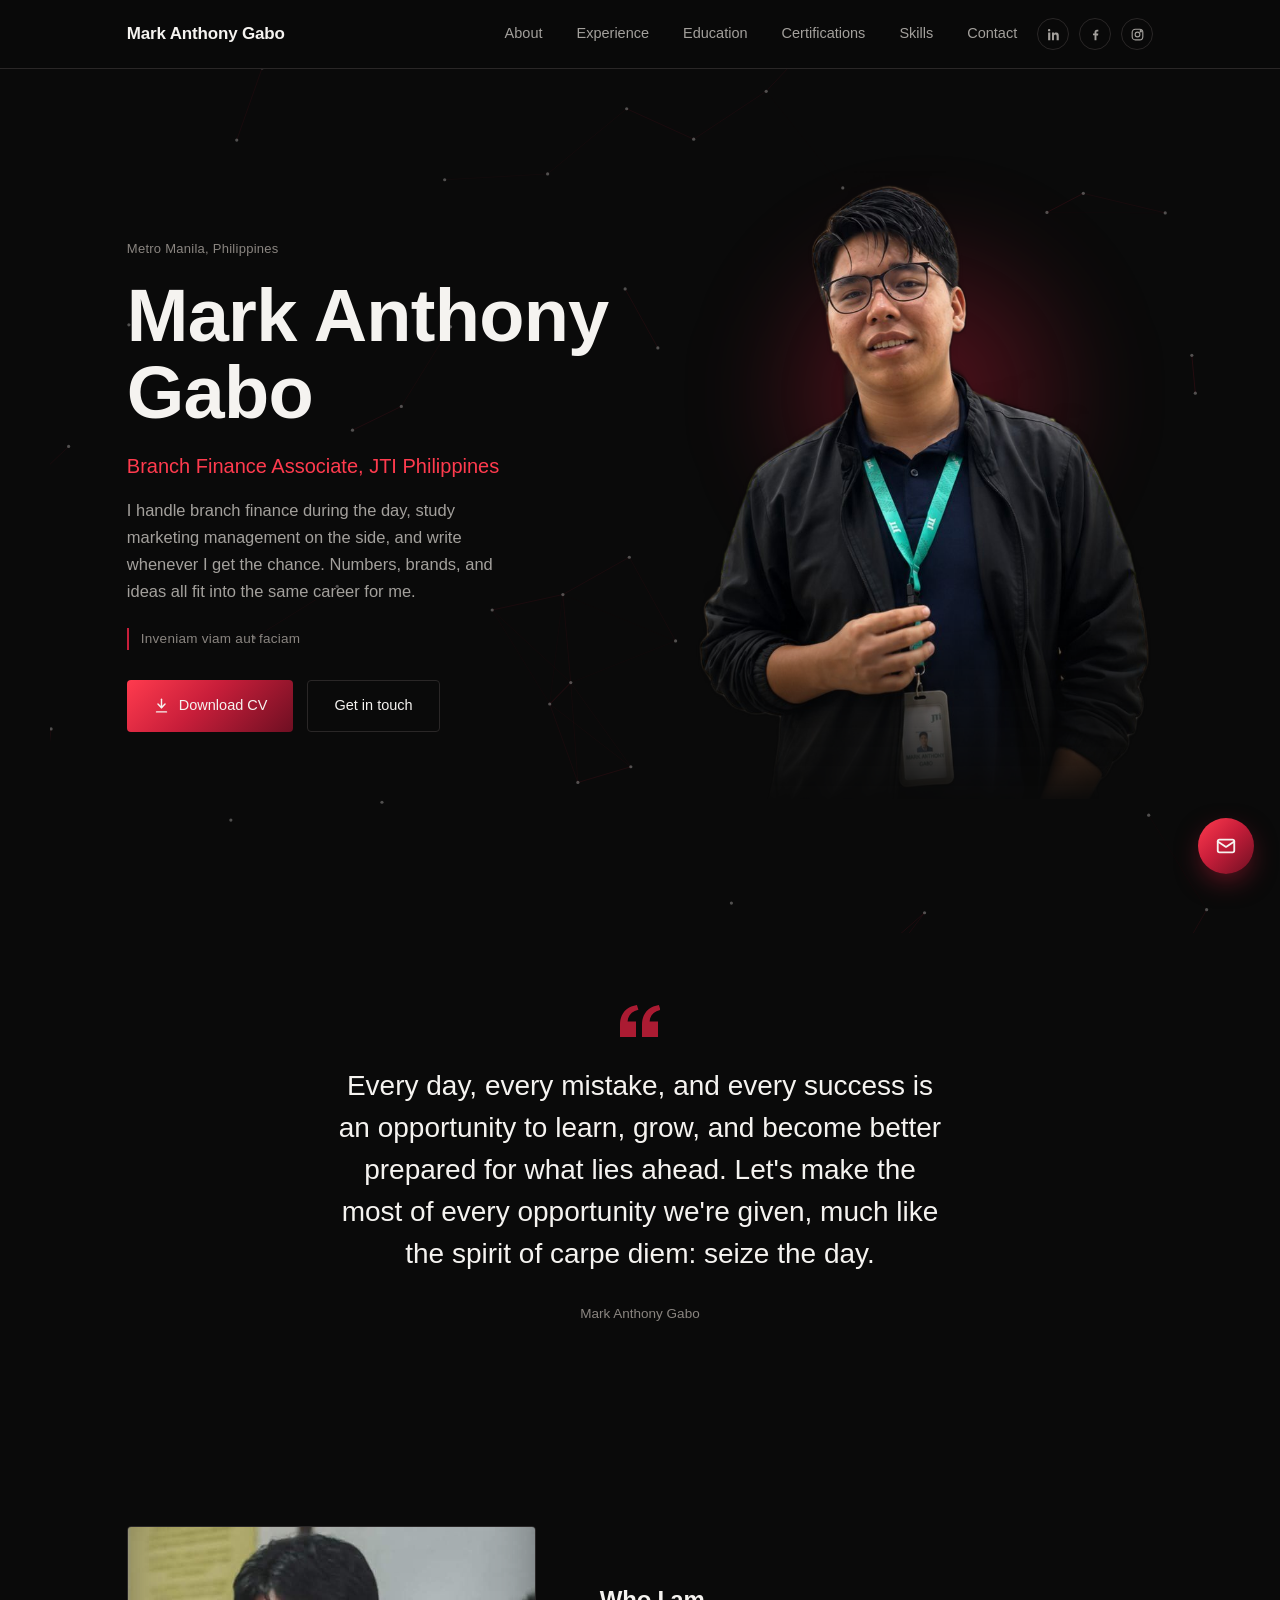
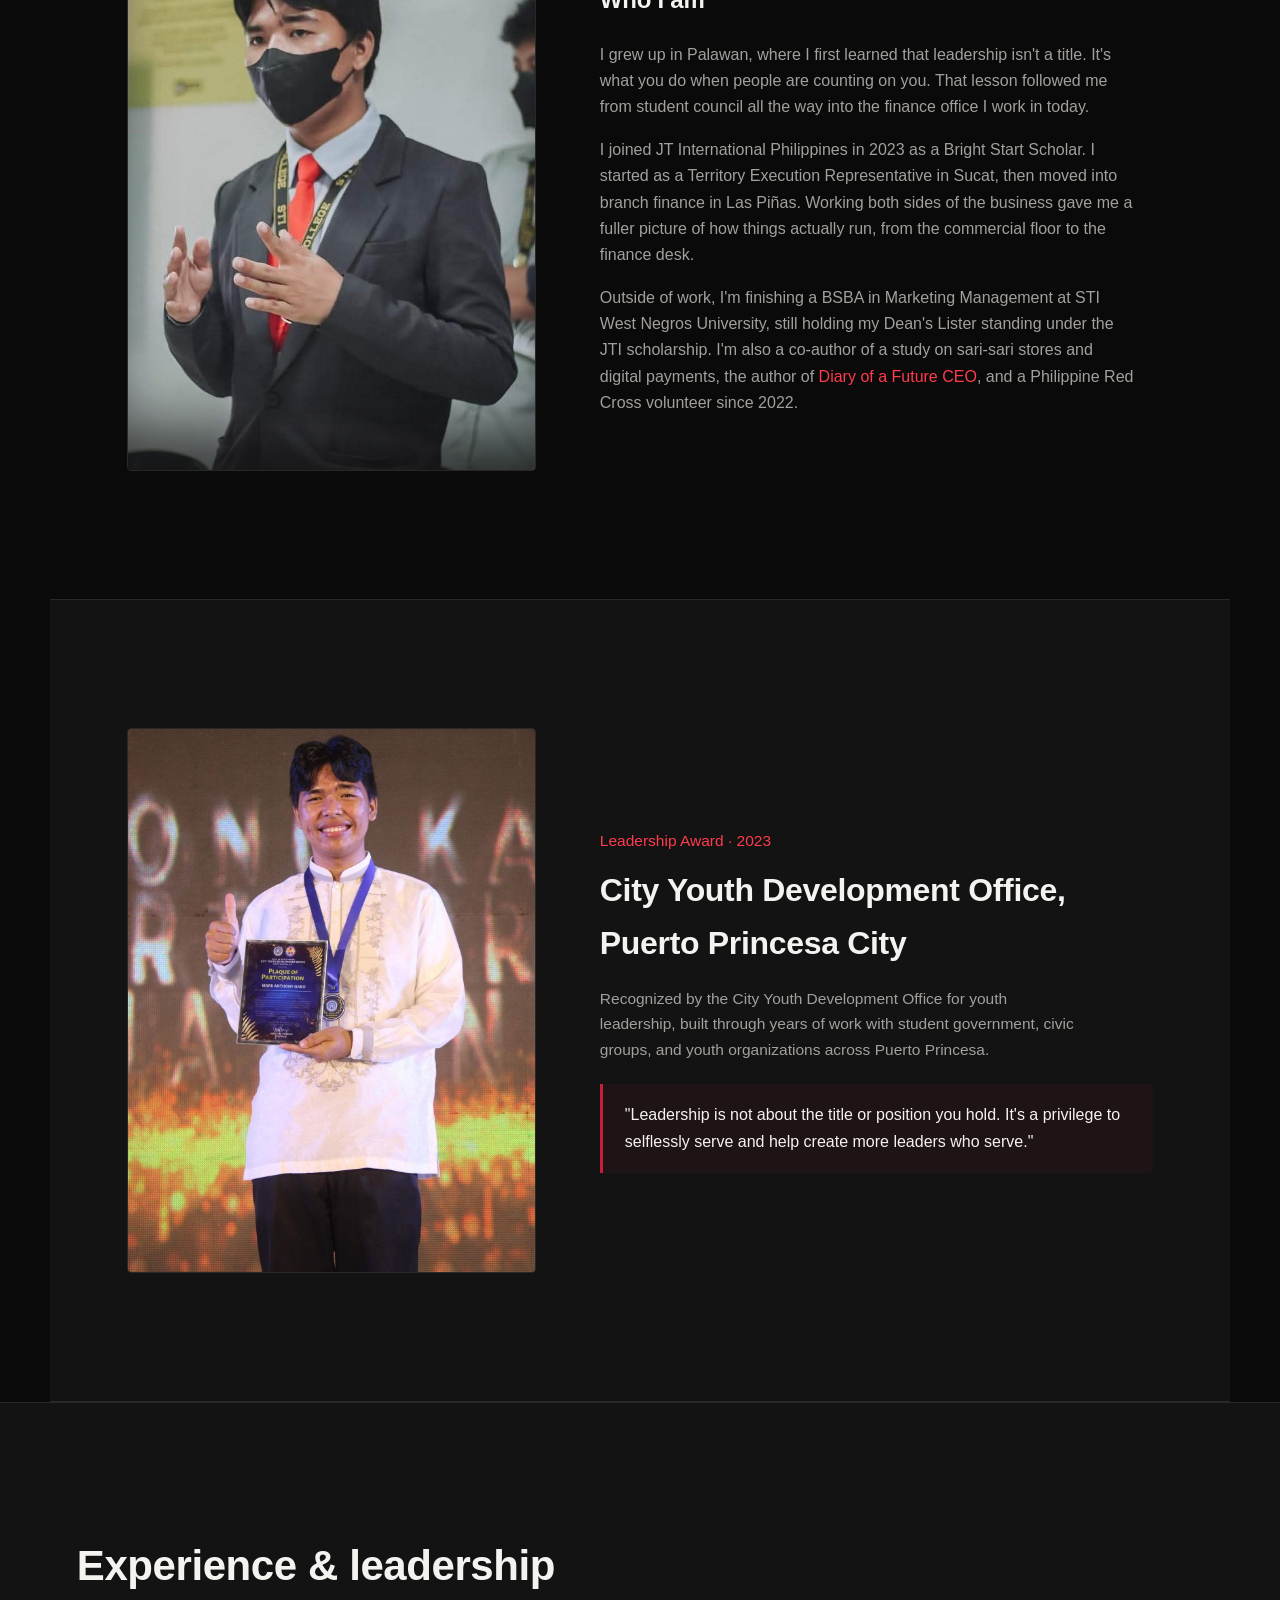
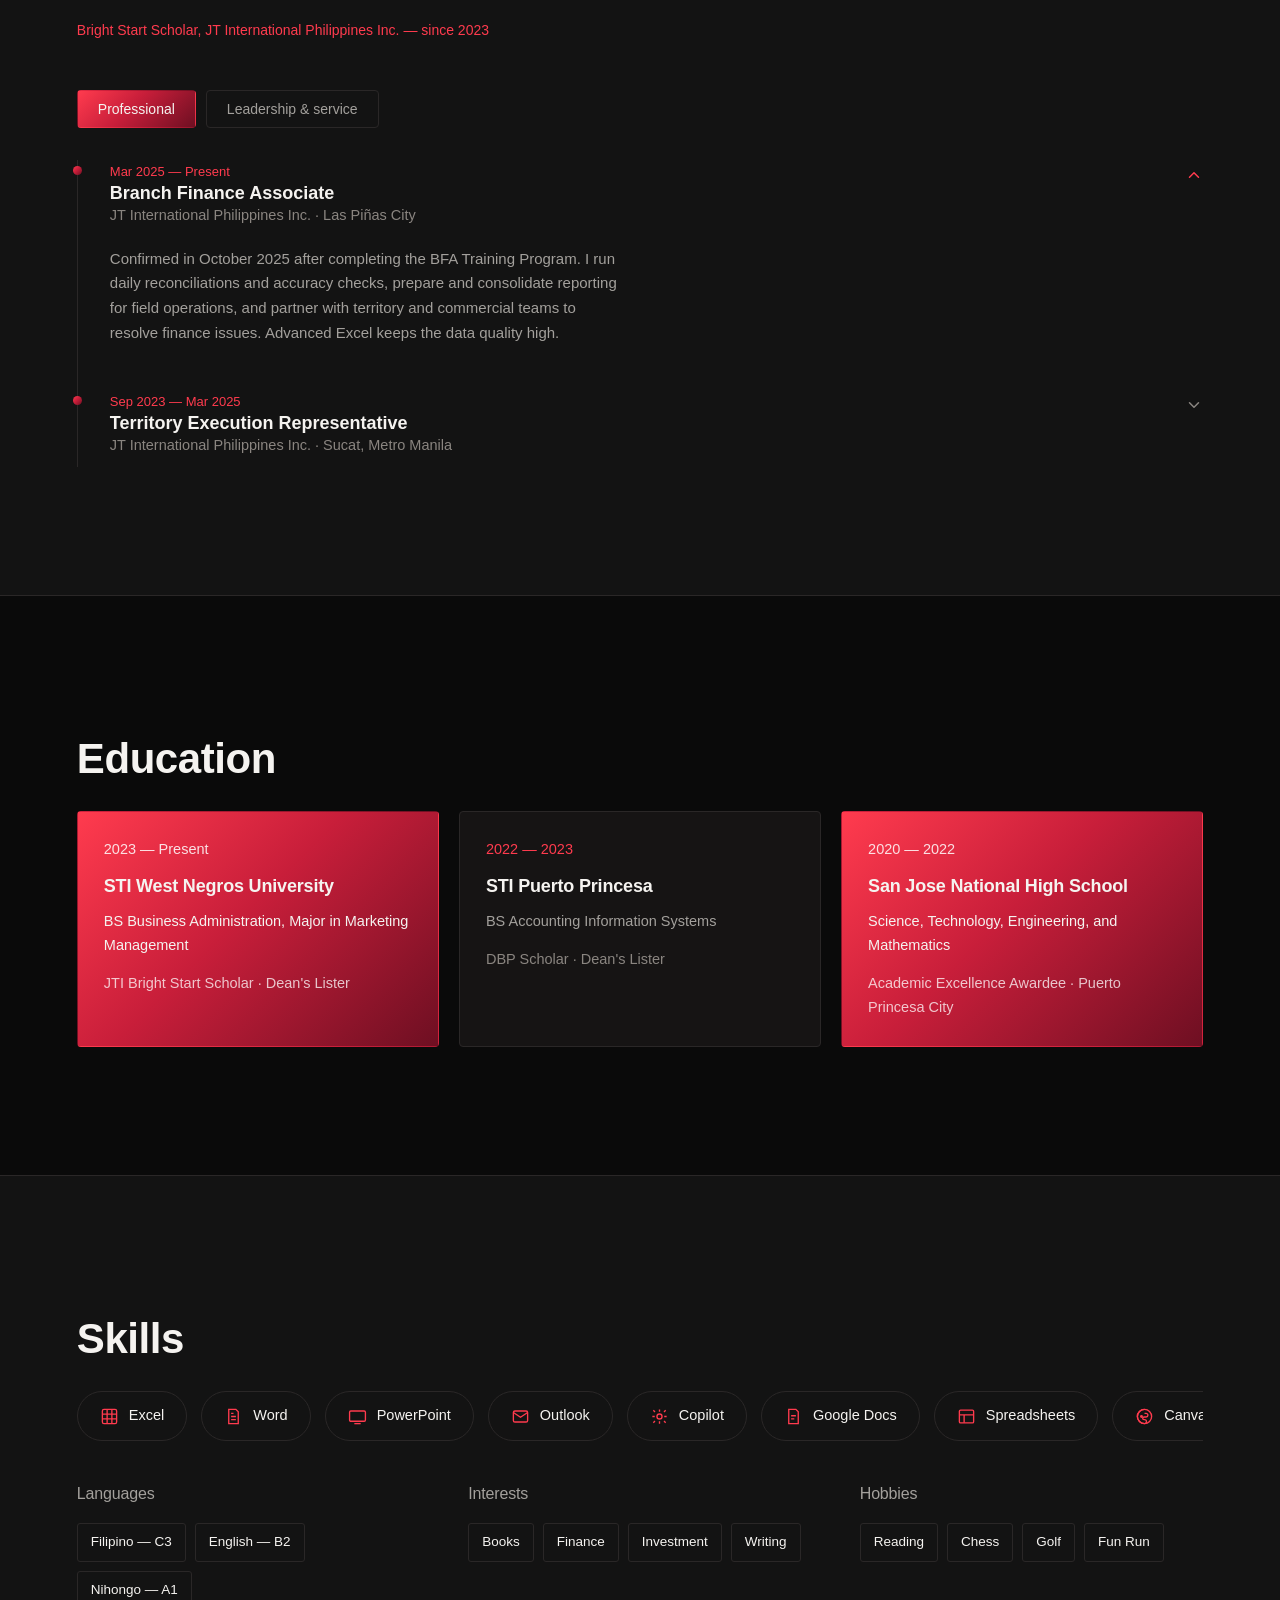
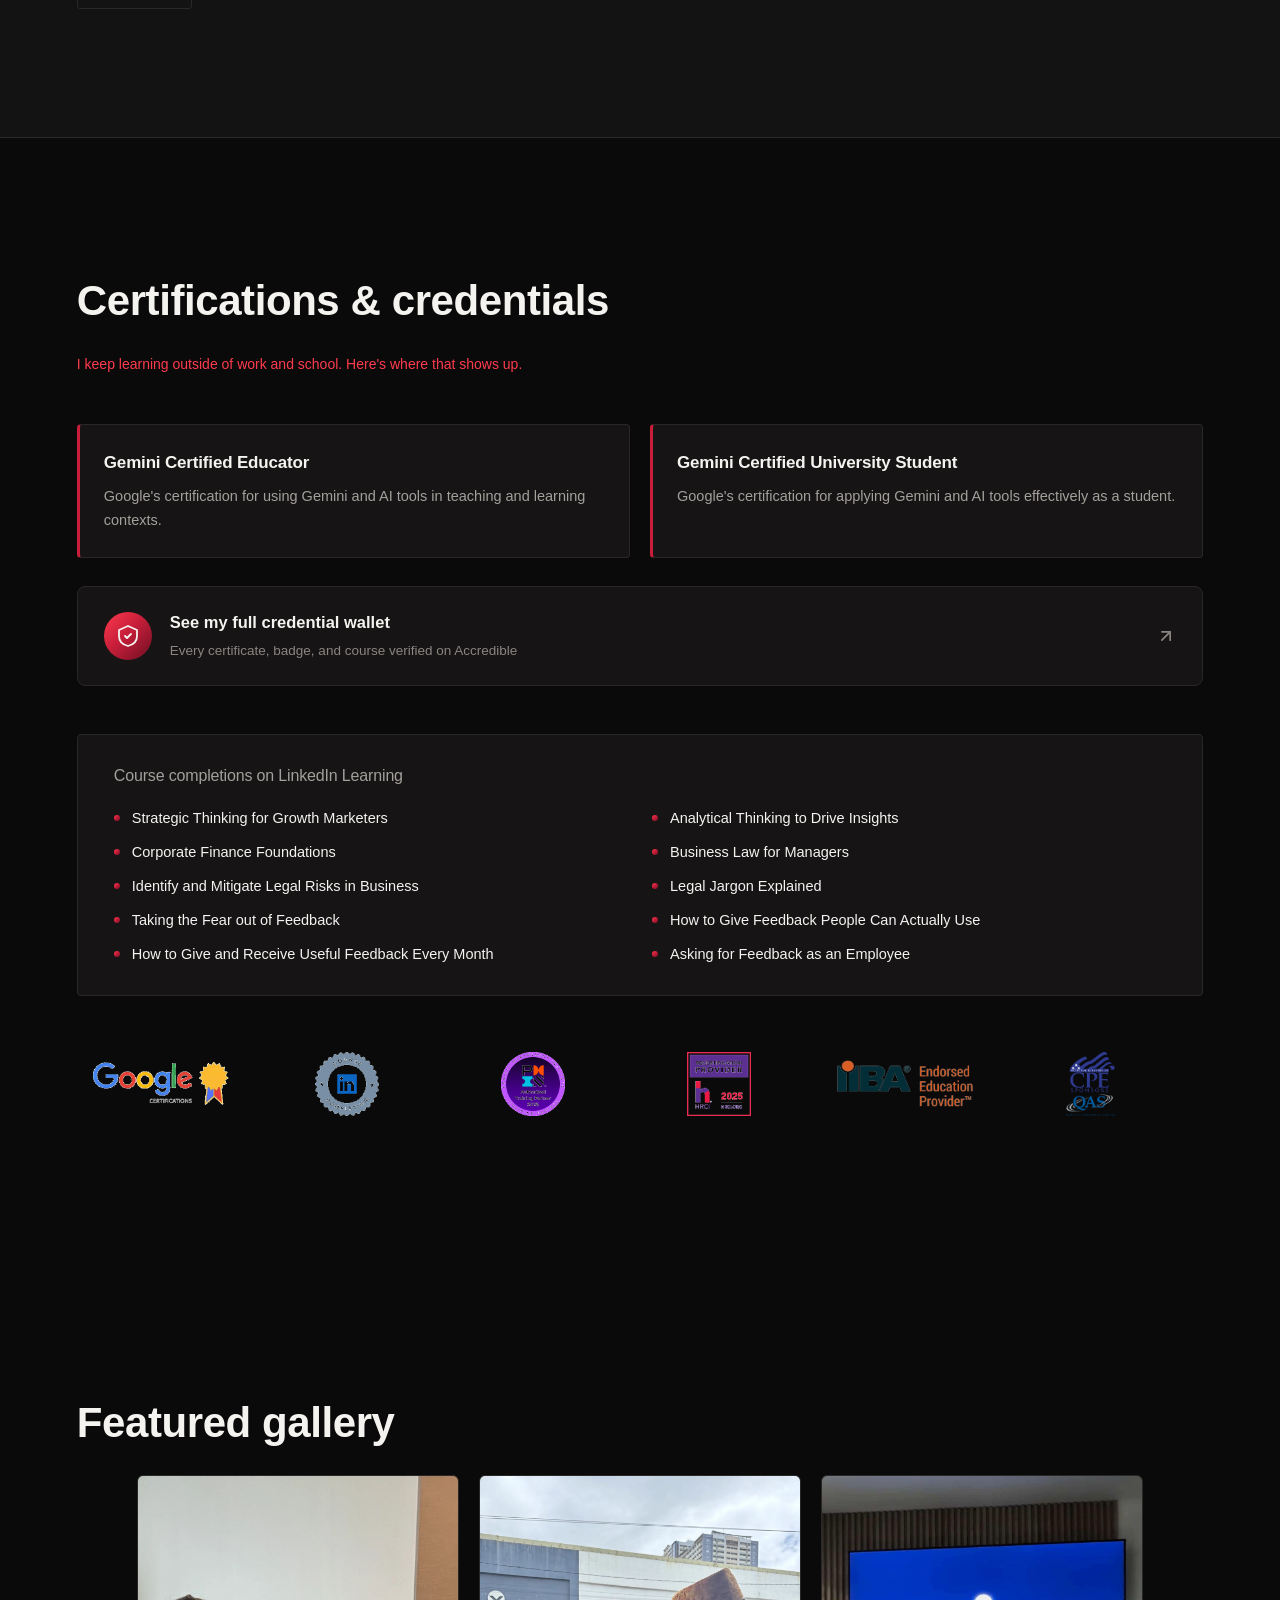
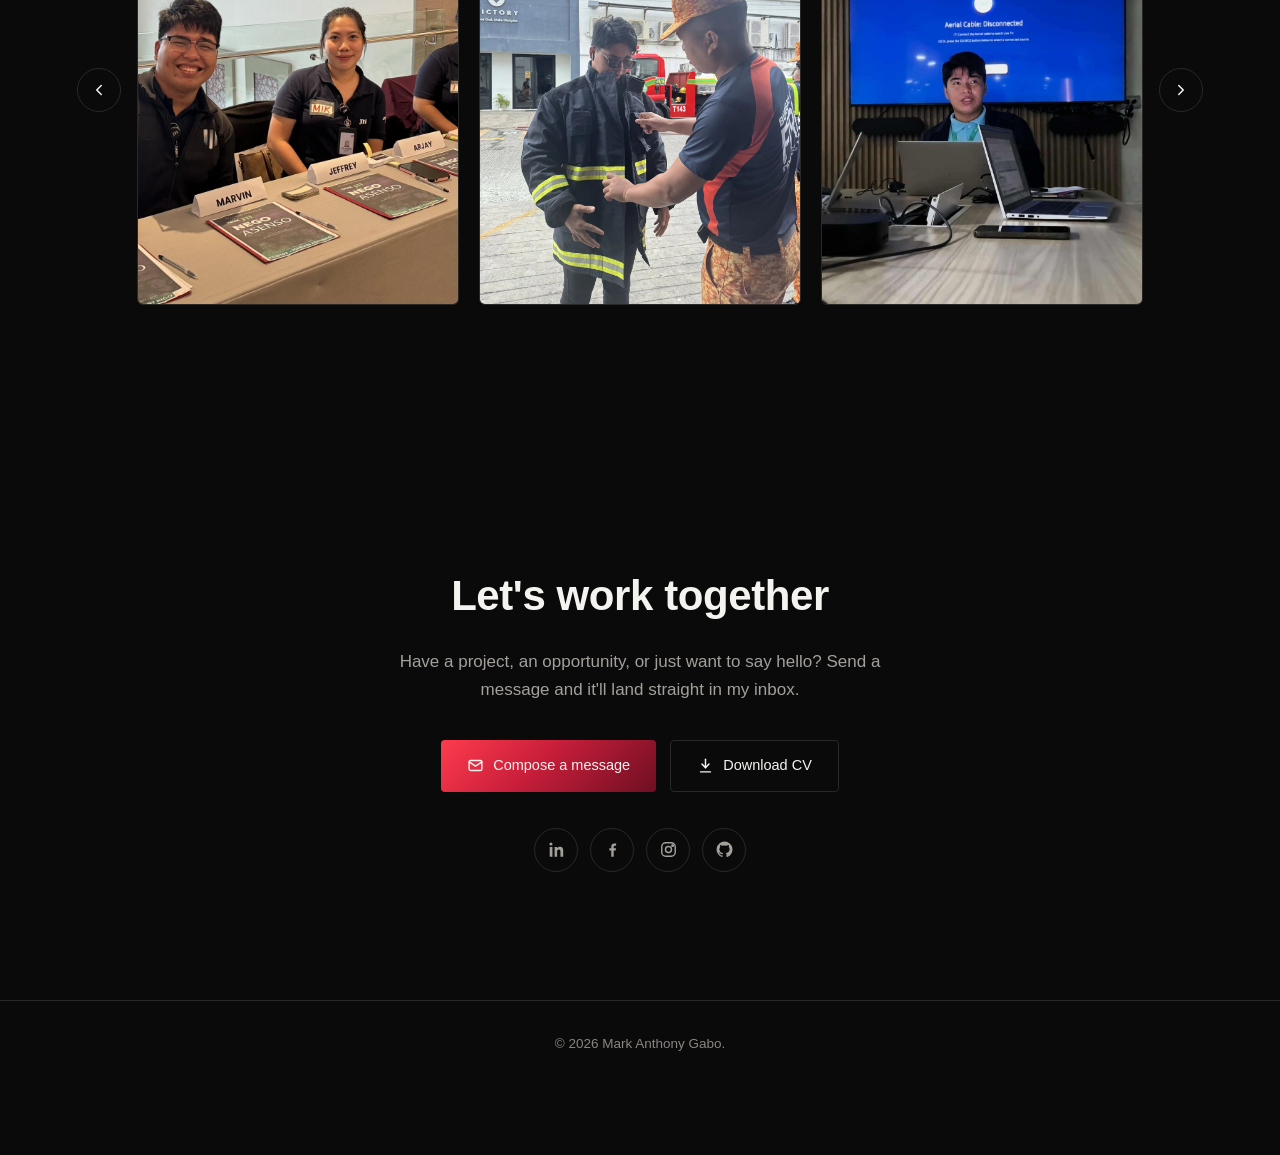
==== commit 6522c5e0: "Add files via upload" ====
--- a/index.html
+++ b/index.html
@@ -3,7 +3,7 @@
 <head>
 <meta charset="UTF-8">
 <meta name="viewport" content="width=device-width, initial-scale=1.0">
-<title>Mark Anthony Gabo — Branch Finance Associate</title>
+<title>Mark Anthony Gabo</title>
 <meta name="description" content="Mark Anthony Gabo — Branch Finance Associate at JTI Philippines. Finance, marketing, leadership, and writing.">
 <meta name="theme-color" content="#0a0a0a">
 
@@ -73,7 +73,6 @@
       <a href="#education">Education</a>
       <a href="#certifications">Certifications</a>
       <a href="#skills">Skills</a>
-      <a href="#gallery">Gallery</a>
       <a href="#contact">Contact</a>
     </nav>
     <div class="header-actions">
@@ -86,9 +85,6 @@
         </a>
         <a href="https://www.instagram.com/markanthonymgabo/" target="_blank" rel="noopener" aria-label="Instagram profile" class="icon-btn">
           <svg viewBox="0 0 24 24" fill="none" stroke="currentColor" stroke-width="1.8" aria-hidden="true"><rect x="3.5" y="3.5" width="17" height="17" rx="5"/><circle cx="12" cy="12" r="3.8"/><circle cx="17.2" cy="6.8" r="1"/></svg>
-        </a>
-        <a href="https://github.com/markanthonygabo" target="_blank" rel="noopener" aria-label="GitHub profile" class="icon-btn">
-          <svg viewBox="0 0 24 24" fill="currentColor" aria-hidden="true"><path d="M12 2a10 10 0 0 0-3.16 19.5c.5.09.68-.22.68-.48v-1.7c-2.78.6-3.37-1.34-3.37-1.34-.46-1.15-1.11-1.46-1.11-1.46-.9-.62.07-.6.07-.6 1 .07 1.53 1.03 1.53 1.03.9 1.52 2.34 1.08 2.91.83.09-.65.35-1.08.63-1.33-2.22-.25-4.56-1.11-4.56-4.93 0-1.09.39-1.98 1.03-2.68-.1-.25-.45-1.27.1-2.65 0 0 .84-.27 2.75 1.02a9.6 9.6 0 0 1 5 0c1.91-1.3 2.75-1.02 2.75-1.02.55 1.38.2 2.4.1 2.65.64.7 1.03 1.59 1.03 2.68 0 3.83-2.34 4.68-4.57 4.93.36.31.68.92.68 1.85v2.75c0 .26.18.58.69.48A10 10 0 0 0 12 2Z"/></svg>
         </a>
       </div>
       <button class="nav-toggle" id="nav-toggle" aria-label="Toggle menu" aria-expanded="false">
@@ -153,7 +149,7 @@
       <h2>City Youth Development Office, Puerto Princesa City</h2>
       <p>Recognized by the City Youth Development Office for youth leadership, built through years of work with student government, civic groups, and youth organizations across Puerto Princesa.</p>
       <blockquote class="award-quote">
-        <p>Leadership is not about the title or position you hold. It's a privilege to selflessly serve and help create more leaders who serve.</p>
+        <p>"Leadership is not about the title or position you hold. It's a privilege to selflessly serve and help create more leaders who serve."</p>
       </blockquote>
     </div>
   </section>
@@ -524,7 +520,7 @@
 </main>
 
 <footer class="site-footer">
-  <p>&copy; <span id="year"></span> Mark Anthony Gabo. Inveniam viam aut faciam.</p>
+  <p>&copy; <span id="year"></span> Mark Anthony Gabo.</p>
 </footer>
 
 <!-- Floating compose button -->
--- a/css/style.css
+++ b/css/style.css
@@ -0,0 +1,1459 @@
+/* ============================================
+   TOKENS
+   ============================================ */
+:root {
+  --black: #0a0a0a;
+  --black-soft: #131313;
+  --panel-solid: #161414;
+  --line: #2a2727;
+  --red: #c81e3a;
+  --red-bright: #ff3b4e;
+  --red-deep: #6e0f22;
+  --gradient-red: linear-gradient(135deg, var(--red-bright) 0%, var(--red) 45%, var(--red-deep) 100%);
+  --white: #f5f3f0;
+  --grey: #a3a09c;
+  --grey-dim: #8a8580;
+
+  --font-display: "Poppins", -apple-system, BlinkMacSystemFont, "Segoe UI", sans-serif;
+  --font-body: "Poppins", -apple-system, BlinkMacSystemFont, "Segoe UI", sans-serif;
+
+  --max-width: 1180px;
+  --gutter: clamp(24px, 6vw, 96px);
+}
+
+* { box-sizing: border-box; }
+
+.skip-link {
+  position: absolute;
+  top: -60px;
+  left: 12px;
+  z-index: 1000;
+  background: var(--red);
+  color: var(--white);
+  padding: 12px 20px;
+  border-radius: 4px;
+  font-size: 14px;
+  font-weight: 500;
+  transition: top 0.2s ease;
+}
+
+.skip-link:focus {
+  top: 12px;
+}
+
+html { scroll-behavior: smooth; }
+
+@media (prefers-reduced-motion: reduce) {
+  html { scroll-behavior: auto; }
+  * { animation-duration: 0.01ms !important; animation-iteration-count: 1 !important; transition-duration: 0.01ms !important; }
+}
+
+body {
+  margin: 0;
+  background: var(--black);
+  color: var(--white);
+  font-family: var(--font-body);
+  font-size: 16px;
+  line-height: 1.65;
+  -webkit-font-smoothing: antialiased;
+}
+
+h1, h2, h3 {
+  font-family: var(--font-display);
+  font-weight: 600;
+  margin: 0;
+  color: var(--white);
+  letter-spacing: -0.01em;
+}
+
+p { margin: 0 0 1em; color: var(--grey); }
+p:last-child { margin-bottom: 0; }
+
+a { color: inherit; text-decoration: none; }
+
+img { max-width: 100%; display: block; }
+
+section { padding: clamp(64px, 10vw, 128px) var(--gutter); scroll-margin-top: 76px; }
+
+section > h2 {
+  font-size: clamp(28px, 3.4vw, 42px);
+  margin-bottom: clamp(14px, 2vw, 18px);
+  max-width: var(--max-width);
+  margin-left: auto;
+  margin-right: auto;
+}
+
+.section-intro {
+  max-width: var(--max-width);
+  margin: 0 auto clamp(32px, 5vw, 48px);
+  font-size: 14px;
+  color: var(--red-bright);
+}
+
+:focus-visible {
+  outline: 2px solid var(--red-bright);
+  outline-offset: 3px;
+}
+
+/* ============================================
+   BUTTONS
+   ============================================ */
+.btn {
+  display: inline-flex;
+  align-items: center;
+  gap: 9px;
+  padding: 13px 26px;
+  border-radius: 4px;
+  font-family: var(--font-body);
+  font-size: 14.5px;
+  font-weight: 500;
+  border: none;
+  cursor: pointer;
+  transition: transform 0.2s ease, box-shadow 0.2s ease, background 0.2s ease, color 0.2s ease, border-color 0.2s ease;
+}
+
+.btn-icon { width: 17px; height: 17px; flex-shrink: 0; }
+
+.btn-solid {
+  background: var(--gradient-red);
+  color: var(--white);
+}
+
+.btn-solid:hover {
+  box-shadow: 0 8px 24px -6px rgba(200, 30, 58, 0.55);
+  transform: translateY(-1px);
+}
+
+.btn-outline {
+  background: transparent;
+  border: 1px solid var(--line);
+  color: var(--white);
+}
+
+.btn-outline:hover {
+  border-color: var(--red);
+  color: var(--red-bright);
+}
+
+/* ============================================
+   HEADER / NAV
+   ============================================ */
+.site-header {
+  position: sticky;
+  top: 0;
+  z-index: 100;
+  background: rgba(10, 10, 10, 0.88);
+  backdrop-filter: blur(10px);
+  border-bottom: 1px solid var(--line);
+}
+
+.header-inner {
+  max-width: var(--max-width);
+  margin: 0 auto;
+  padding: 18px var(--gutter);
+  display: flex;
+  align-items: center;
+  justify-content: space-between;
+  gap: 20px;
+}
+
+.logo {
+  font-family: var(--font-display);
+  font-size: 17px;
+  font-weight: 600;
+  letter-spacing: -0.01em;
+  white-space: nowrap;
+}
+
+.main-nav {
+  display: flex;
+  gap: clamp(18px, 3vw, 34px);
+  margin-left: auto;
+}
+
+.main-nav a {
+  font-size: 14.5px;
+  color: var(--grey);
+  position: relative;
+  padding: 4px 0;
+  transition: color 0.2s ease;
+}
+
+.main-nav a:hover,
+.main-nav a:focus-visible {
+  color: var(--white);
+}
+
+.main-nav a::after {
+  content: "";
+  position: absolute;
+  left: 0;
+  bottom: -2px;
+  width: 0;
+  height: 2px;
+  background: var(--gradient-red);
+  transition: width 0.25s ease;
+}
+
+.main-nav a:hover::after,
+.main-nav a:focus-visible::after {
+  width: 100%;
+}
+
+.header-actions {
+  display: flex;
+  align-items: center;
+  gap: 18px;
+}
+
+.social-icons {
+  display: flex;
+  gap: 10px;
+}
+
+.icon-btn {
+  display: inline-flex;
+  align-items: center;
+  justify-content: center;
+  width: 32px;
+  height: 32px;
+  border-radius: 50%;
+  border: 1px solid var(--line);
+  color: var(--grey);
+  transition: border-color 0.2s ease, color 0.2s ease, transform 0.2s ease;
+}
+
+.icon-btn svg { width: 15px; height: 15px; }
+
+.icon-btn:hover {
+  border-color: var(--red);
+  color: var(--red-bright);
+  transform: translateY(-1px);
+}
+
+.icon-btn-lg { width: 44px; height: 44px; }
+.icon-btn-lg svg { width: 19px; height: 19px; }
+
+.nav-toggle {
+  display: none;
+  flex-direction: column;
+  justify-content: center;
+  gap: 5px;
+  width: 32px;
+  height: 32px;
+  background: none;
+  border: none;
+  cursor: pointer;
+  padding: 0;
+  flex-shrink: 0;
+  transition: transform 0.15s ease;
+}
+
+.nav-toggle span {
+  display: block;
+  height: 2px;
+  width: 100%;
+  background: var(--white);
+  transition: transform 0.25s ease, opacity 0.25s ease;
+}
+
+.nav-toggle.open span:nth-child(1) { transform: translateY(7px) rotate(45deg); }
+.nav-toggle.open span:nth-child(2) { opacity: 0; }
+.nav-toggle.open span:nth-child(3) { transform: translateY(-7px) rotate(-45deg); }
+
+/* ============================================
+   HERO
+   ============================================ */
+.hero {
+  position: relative;
+  display: grid;
+  grid-template-columns: 1.05fr 0.95fr;
+  align-items: center;
+  gap: clamp(32px, 5vw, 64px);
+  padding-top: clamp(48px, 8vw, 96px);
+  max-width: var(--max-width);
+  margin: 0 auto;
+  overflow: hidden;
+}
+
+.hero-canvas {
+  position: absolute;
+  inset: -40px;
+  width: calc(100% + 80px);
+  height: calc(100% + 80px);
+  z-index: 0;
+  pointer-events: none;
+  opacity: 0.55;
+}
+
+.hero-text, .hero-image { position: relative; z-index: 1; }
+
+.hero-kicker {
+  font-size: 13px;
+  color: var(--grey-dim);
+  margin-bottom: 18px;
+  letter-spacing: 0.02em;
+}
+
+.hero-text h1 {
+  font-size: clamp(42px, 6.2vw, 74px);
+  line-height: 1.04;
+}
+
+.hero-role {
+  font-family: var(--font-display);
+  font-size: clamp(17px, 1.8vw, 20px);
+  font-weight: 500;
+  color: var(--red-bright);
+  margin: 18px 0 14px;
+}
+
+.hero-desc {
+  max-width: 44ch;
+  font-size: 16.5px;
+}
+
+.hero-motto {
+  font-size: 13.5px;
+  color: var(--grey-dim);
+  margin: 22px 0 30px;
+  border-left: 2px solid var(--red);
+  padding-left: 12px;
+  letter-spacing: 0.02em;
+}
+
+.hero-actions {
+  display: flex;
+  gap: 14px;
+  flex-wrap: wrap;
+}
+
+.hero-image {
+  position: relative;
+  display: flex;
+  align-items: center;
+  justify-content: center;
+  min-height: 420px;
+}
+
+.hero-glow {
+  position: absolute;
+  top: 8%;
+  left: 50%;
+  transform: translateX(-50%);
+  width: 78%;
+  aspect-ratio: 1;
+  background: radial-gradient(circle, rgba(200, 30, 58, 0.42) 0%, rgba(200, 30, 58, 0.12) 55%, transparent 75%);
+  filter: blur(38px);
+  z-index: 0;
+  pointer-events: none;
+}
+
+.hero-image img {
+  position: relative;
+  z-index: 1;
+  width: auto;
+  height: clamp(380px, 50vw, 640px);
+  max-width: 100%;
+  object-fit: contain;
+  -webkit-mask-image: linear-gradient(to bottom, black 70%, transparent 100%);
+  mask-image: linear-gradient(to bottom, black 70%, transparent 100%);
+}
+
+/* ============================================
+   ABOUT
+   ============================================ */
+.about {
+  display: grid;
+  grid-template-columns: 0.85fr 1.15fr;
+  gap: clamp(32px, 5vw, 72px);
+  align-items: center;
+  max-width: var(--max-width);
+  margin: 0 auto;
+}
+
+.about-image {
+  position: relative;
+  aspect-ratio: 3 / 4;
+  overflow: hidden;
+  border-radius: 4px;
+  border: 1px solid var(--line);
+}
+
+.about-image::after {
+  content: "";
+  position: absolute;
+  inset: 0;
+  box-shadow: inset 0 -60px 60px -20px rgba(10, 10, 10, 0.7);
+}
+
+.about-image img {
+  width: 100%;
+  height: 100%;
+  object-fit: cover;
+  object-position: top center;
+}
+
+.about-text h2 { margin-bottom: 22px; }
+.about-text p { font-size: 16px; max-width: 60ch; }
+.about-text em { color: var(--red-bright); font-style: normal; }
+
+/* ============================================
+   EXPERIENCE / TIMELINE
+   ============================================ */
+.experience {
+  background: var(--black-soft);
+  border-top: 1px solid var(--line);
+  border-bottom: 1px solid var(--line);
+}
+
+.timeline {
+  list-style: none;
+  margin: 0 auto;
+  padding: 0;
+  max-width: var(--max-width);
+  border-left: 1px solid var(--line);
+}
+
+.timeline-item {
+  position: relative;
+  padding: 0 0 44px 32px;
+}
+
+.timeline-item:last-child { padding-bottom: 0; }
+
+.timeline-item::before {
+  content: "";
+  position: absolute;
+  left: -5px;
+  top: 6px;
+  width: 9px;
+  height: 9px;
+  border-radius: 50%;
+  background: var(--gradient-red);
+}
+
+.timeline-date {
+  font-size: 13px;
+  color: var(--red-bright);
+  font-weight: 500;
+  margin-bottom: 6px;
+}
+
+.timeline-content h3 {
+  font-size: 21px;
+  margin-bottom: 4px;
+}
+
+.timeline-org {
+  color: var(--grey-dim);
+  font-size: 14.5px;
+  margin-bottom: 10px;
+}
+
+.timeline-content p:last-child {
+  max-width: 68ch;
+  font-size: 15.5px;
+}
+
+/* ============================================
+   EDUCATION
+   ============================================ */
+.edu-grid {
+  max-width: var(--max-width);
+  margin: 0 auto;
+  display: grid;
+  grid-template-columns: repeat(3, 1fr);
+  gap: 20px;
+}
+
+.edu-card {
+  background: var(--panel-solid);
+  border: 1px solid var(--line);
+  border-radius: 4px;
+  padding: 26px;
+}
+
+.edu-date {
+  font-size: 13px;
+  color: var(--red-bright);
+  margin-bottom: 10px;
+}
+
+.edu-card h3 {
+  font-size: 18px;
+  margin-bottom: 8px;
+}
+
+.edu-card p { font-size: 14.5px; }
+
+.edu-note {
+  color: var(--grey-dim);
+  font-size: 13.5px;
+  margin-top: 6px;
+}
+
+/* ============================================
+   SKILLS
+   ============================================ */
+.skills {
+  background: var(--black-soft);
+  border-top: 1px solid var(--line);
+  border-bottom: 1px solid var(--line);
+}
+
+.skills-grid {
+  max-width: var(--max-width);
+  margin: 0 auto;
+  display: grid;
+  grid-template-columns: repeat(3, 1fr);
+  gap: clamp(28px, 4vw, 48px);
+}
+
+.skills-col h3 {
+  font-size: 16px;
+  margin-bottom: 16px;
+  color: var(--grey);
+  font-weight: 500;
+}
+
+.tag-list {
+  display: flex;
+  flex-wrap: wrap;
+  gap: 9px;
+}
+
+.tag {
+  border: 1px solid var(--line);
+  border-radius: 3px;
+  padding: 7px 13px;
+  font-size: 13.5px;
+  color: var(--white);
+  transition: border-color 0.2s ease, color 0.2s ease;
+}
+
+.tag:hover {
+  border-color: var(--red);
+  color: var(--red-bright);
+}
+
+/* ============================================
+   LEADERSHIP
+   ============================================ */
+.leadership {
+  display: grid;
+  grid-template-columns: 0.8fr 1.2fr;
+  gap: clamp(32px, 5vw, 72px);
+  align-items: start;
+  max-width: var(--max-width);
+  margin: 0 auto;
+}
+
+.leadership-image {
+  position: sticky;
+  top: 100px;
+  aspect-ratio: 3 / 4;
+  overflow: hidden;
+  border-radius: 4px;
+  border: 1px solid var(--line);
+}
+
+.leadership-image img {
+  width: 100%;
+  height: 100%;
+  object-fit: cover;
+  object-position: top center;
+}
+
+.leadership-text h2 { margin-bottom: 30px; }
+
+.leadership-item {
+  padding-bottom: 30px;
+  margin-bottom: 30px;
+  border-bottom: 1px solid var(--line);
+}
+
+.leadership-item:last-child {
+  border-bottom: none;
+  margin-bottom: 0;
+  padding-bottom: 0;
+}
+
+.leadership-date {
+  font-size: 13px;
+  color: var(--red-bright);
+  margin-bottom: 6px;
+}
+
+.leadership-item h3 {
+  font-size: 19px;
+  margin-bottom: 4px;
+}
+
+.leadership-org {
+  color: var(--grey-dim);
+  font-size: 14px;
+  margin-bottom: 10px;
+}
+
+/* ============================================
+   CONTACT
+   ============================================ */
+.contact {
+  text-align: center;
+  max-width: var(--max-width);
+  margin: 0 auto;
+}
+
+.contact-lede {
+  font-size: 17px;
+  max-width: 52ch;
+  margin: 0 auto 36px;
+}
+
+.contact-actions {
+  display: flex;
+  justify-content: center;
+  gap: 14px;
+  flex-wrap: wrap;
+  margin-bottom: 36px;
+}
+
+.social-row {
+  display: flex;
+  justify-content: center;
+  gap: 12px;
+}
+
+/* ============================================
+   FLOATING ACTION BUTTON
+   ============================================ */
+.fab {
+  position: fixed;
+  bottom: 26px;
+  right: 26px;
+  width: 56px;
+  height: 56px;
+  border-radius: 50%;
+  border: none;
+  background: var(--gradient-red);
+  color: var(--white);
+  display: flex;
+  align-items: center;
+  justify-content: center;
+  cursor: pointer;
+  box-shadow: 0 10px 28px -6px rgba(200, 30, 58, 0.6);
+  z-index: 90;
+  transition: transform 0.2s ease, box-shadow 0.2s ease;
+}
+
+.fab svg { width: 22px; height: 22px; }
+
+.fab:hover {
+  transform: translateY(-2px) scale(1.04);
+  box-shadow: 0 14px 32px -6px rgba(200, 30, 58, 0.7);
+}
+
+/* ============================================
+   MODAL
+   ============================================ */
+.modal-backdrop {
+  position: fixed;
+  inset: 0;
+  background: rgba(5, 5, 5, 0.7);
+  backdrop-filter: blur(4px);
+  display: flex;
+  align-items: center;
+  justify-content: center;
+  z-index: 200;
+  padding: 20px;
+}
+
+.modal-backdrop[hidden] { display: none; }
+
+.modal {
+  position: relative;
+  width: 100%;
+  max-width: 440px;
+  background: var(--panel-solid);
+  border: 1px solid var(--line);
+  border-radius: 8px;
+  padding: 32px;
+}
+
+.modal-close {
+  position: absolute;
+  top: 16px;
+  right: 16px;
+  width: 32px;
+  height: 32px;
+  border-radius: 50%;
+  border: 1px solid var(--line);
+  background: transparent;
+  color: var(--grey);
+  display: flex;
+  align-items: center;
+  justify-content: center;
+  cursor: pointer;
+  transition: border-color 0.2s ease, color 0.2s ease;
+}
+
+.modal-close svg { width: 15px; height: 15px; }
+
+.modal-close:hover {
+  border-color: var(--red);
+  color: var(--red-bright);
+}
+
+.modal h3 {
+  font-size: 22px;
+  margin-bottom: 8px;
+  padding-right: 24px;
+}
+
+.modal-sub {
+  font-size: 14px;
+  margin-bottom: 22px;
+}
+
+#contact-form {
+  display: flex;
+  flex-direction: column;
+  gap: 6px;
+}
+
+#contact-form label {
+  font-size: 13px;
+  color: var(--grey);
+  margin-top: 10px;
+}
+
+#contact-form input,
+#contact-form textarea {
+  background: var(--black);
+  border: 1px solid var(--line);
+  border-radius: 4px;
+  padding: 11px 13px;
+  color: var(--white);
+  font-family: var(--font-body);
+  font-size: 14.5px;
+  resize: vertical;
+}
+
+#contact-form input:focus,
+#contact-form textarea:focus {
+  outline: none;
+  border-color: var(--red);
+}
+
+.modal-submit {
+  margin-top: 18px;
+  justify-content: center;
+  width: 100%;
+}
+
+/* ============================================
+   FOOTER
+   ============================================ */
+.site-footer {
+  padding: 32px var(--gutter) 100px;
+  border-top: 1px solid var(--line);
+  text-align: center;
+}
+
+.site-footer p {
+  font-size: 13.5px;
+  color: var(--grey-dim);
+}
+
+/* ============================================
+   PHILOSOPHY QUOTE
+   ============================================ */
+.quote-feature {
+  max-width: 760px;
+  margin: 0 auto;
+  text-align: center;
+  padding-top: clamp(40px, 7vw, 72px);
+  padding-bottom: clamp(40px, 7vw, 72px);
+}
+
+.quote-mark {
+  width: 40px;
+  height: 32px;
+  margin: 0 auto 20px;
+  opacity: 0.85;
+}
+
+.quote-text {
+  font-family: var(--font-display);
+  font-size: clamp(20px, 2.6vw, 28px);
+  font-weight: 500;
+  line-height: 1.5;
+  color: var(--white);
+}
+
+.quote-attribution {
+  margin-top: 18px;
+  font-size: 13.5px;
+  color: var(--grey-dim);
+}
+
+/* ============================================
+   LEADERSHIP AWARD
+   ============================================ */
+.award {
+  display: grid;
+  grid-template-columns: 0.85fr 1.15fr;
+  gap: clamp(32px, 5vw, 72px);
+  align-items: center;
+  max-width: var(--max-width);
+  margin: 0 auto;
+  background: var(--black-soft);
+  border-top: 1px solid var(--line);
+  border-bottom: 1px solid var(--line);
+}
+
+.award-image {
+  aspect-ratio: 3 / 4;
+  overflow: hidden;
+  border-radius: 4px;
+  border: 1px solid var(--line);
+}
+
+.award-image img {
+  width: 100%;
+  height: 100%;
+  object-fit: cover;
+  object-position: top center;
+}
+
+.award-label {
+  font-size: 13px;
+  color: var(--red-bright);
+  font-weight: 500;
+  margin-bottom: 10px;
+}
+
+.award-content h2 {
+  font-size: clamp(24px, 3vw, 32px);
+  margin-bottom: 16px;
+}
+
+.award-content > p {
+  max-width: 56ch;
+  font-size: 15.5px;
+}
+
+.award-quote {
+  margin: 22px 0 0;
+  padding: 18px 22px;
+  border-left: 3px solid var(--red);
+  background: rgba(200, 30, 58, 0.06);
+  border-radius: 0 4px 4px 0;
+}
+
+.award-quote p {
+  font-family: var(--font-display);
+  font-size: 16px;
+  font-weight: 500;
+  color: var(--white);
+  font-style: normal;
+  margin: 0;
+}
+
+/* ============================================
+   TABS + ACCORDION
+   ============================================ */
+.tabs {
+  max-width: var(--max-width);
+  margin: 0 auto 32px;
+  display: flex;
+  gap: 10px;
+  flex-wrap: wrap;
+}
+
+.tab-btn {
+  background: transparent;
+  border: 1px solid var(--line);
+  color: var(--grey);
+  padding: 10px 20px;
+  border-radius: 4px;
+  font-family: var(--font-body);
+  font-size: 14px;
+  font-weight: 500;
+  cursor: pointer;
+  transition: border-color 0.2s ease, color 0.2s ease, background 0.2s ease;
+}
+
+.tab-btn:hover {
+  color: var(--white);
+  border-color: var(--grey-dim);
+}
+
+.tab-btn.active {
+  background: var(--gradient-red);
+  border-color: transparent;
+  color: var(--white);
+}
+
+.accordion[hidden] { display: none; }
+
+.timeline-toggle {
+  position: relative;
+  width: 100%;
+  display: flex;
+  flex-wrap: wrap;
+  align-items: flex-start;
+  row-gap: 4px;
+  background: none;
+  border: none;
+  padding: 4px 34px 4px 0;
+  cursor: pointer;
+  text-align: left;
+  font-family: var(--font-body);
+  color: var(--white);
+}
+
+.timeline-heading {
+  display: flex;
+  flex-direction: column;
+  gap: 3px;
+  flex: 1 0 100%;
+}
+
+.timeline-title {
+  font-family: var(--font-display);
+  font-size: 18px;
+  font-weight: 600;
+}
+
+.timeline-toggle .timeline-date {
+  margin-bottom: 0;
+  flex: 1 0 100%;
+  order: -1;
+}
+
+.chevron {
+  position: absolute;
+  top: 6px;
+  right: 0;
+  width: 18px;
+  height: 18px;
+  flex-shrink: 0;
+  color: var(--grey-dim);
+  transition: transform 0.25s ease, color 0.2s ease;
+}
+
+.timeline-item.is-open .chevron {
+  transform: rotate(180deg);
+  color: var(--red-bright);
+}
+
+.timeline-body {
+  max-height: 0;
+  overflow: hidden;
+  transition: max-height 0.3s ease;
+  padding-left: 0;
+}
+
+.timeline-item.is-open .timeline-body {
+  max-height: 240px;
+}
+
+.timeline-body p {
+  padding-top: 10px;
+  max-width: 62ch;
+  font-size: 15px;
+}
+
+.timeline-item {
+  transition: background 0.2s ease;
+  border-radius: 4px;
+}
+
+.timeline-item:hover .timeline-title {
+  transform: scale(1.05);
+}
+
+.timeline-title {
+  display: inline-block;
+  transform-origin: left center;
+  transition: transform 0.2s ease;
+}
+
+/* ============================================
+   EDUCATION TILES (alternating)
+   ============================================ */
+.edu-card-red {
+  background: var(--gradient-red);
+  border-color: transparent;
+}
+
+.edu-card-red h3, .edu-card-red p { color: var(--white); }
+.edu-card-red .edu-date { color: rgba(255,255,255,0.85); }
+.edu-card-red .edu-note { color: rgba(255,255,255,0.75); }
+
+.edu-card {
+  transition: transform 0.25s ease, box-shadow 0.25s ease;
+}
+
+.edu-card:hover {
+  transform: translateY(-6px);
+  box-shadow: 0 16px 32px -12px rgba(0,0,0,0.5);
+}
+
+.edu-card-black:hover {
+  box-shadow: 0 16px 32px -12px rgba(0,0,0,0.6), inset 0 0 0 1px var(--red);
+}
+
+/* ============================================
+   MARQUEE (shared)
+   ============================================ */
+.marquee {
+  overflow: hidden;
+  max-width: var(--max-width);
+  margin: 0 auto;
+}
+
+.marquee-track {
+  display: flex;
+  width: max-content;
+  animation: marquee-scroll 32s linear infinite;
+}
+
+@keyframes marquee-scroll {
+  from { transform: translateX(0); }
+  to { transform: translateX(-50%); }
+}
+
+@media (prefers-reduced-motion: reduce) {
+  .marquee-track { animation: none; }
+  .marquee { overflow-x: auto; }
+}
+
+.skills-marquee { margin-bottom: 40px; }
+
+.skill-pill {
+  display: flex;
+  align-items: center;
+  gap: 10px;
+  border: 1px solid var(--line);
+  border-radius: 999px;
+  padding: 12px 22px;
+  margin-right: 14px;
+  flex-shrink: 0;
+  color: var(--white);
+  font-size: 14.5px;
+  transition: border-color 0.2s ease, transform 0.2s ease;
+}
+
+.skill-pill:hover {
+  border-color: var(--red);
+  transform: translateY(-3px);
+}
+
+.skill-pill svg {
+  width: 19px;
+  height: 19px;
+  color: var(--red-bright);
+  flex-shrink: 0;
+}
+
+.cert-marquee { margin-top: 40px; }
+
+.cert-marquee .marquee-track { animation-duration: 26s; }
+
+.cert-chip {
+  display: flex;
+  align-items: center;
+  justify-content: center;
+  background: transparent;
+  border-radius: 8px;
+  width: 168px;
+  height: 96px;
+  margin-right: 18px;
+  flex-shrink: 0;
+  padding: 16px;
+  transition: transform 0.2s ease, box-shadow 0.2s ease;
+}
+
+.cert-chip:hover {
+  transform: translateY(-4px);
+}
+
+.cert-chip img {
+  max-width: 100%;
+  max-height: 100%;
+  object-fit: contain;
+}
+
+/* ============================================
+   CERTIFICATIONS
+   ============================================ */
+.cert-grid {
+  max-width: var(--max-width);
+  margin: 0 auto 28px;
+  display: grid;
+  grid-template-columns: repeat(2, 1fr);
+  gap: 20px;
+}
+
+.cert-card {
+  background: var(--panel-solid);
+  border: 1px solid var(--line);
+  border-left: 3px solid var(--red);
+  border-radius: 4px;
+  padding: 24px;
+  transition: transform 0.2s ease, border-color 0.2s ease;
+}
+
+.cert-card:hover {
+  transform: translateY(-4px);
+  border-color: var(--red);
+}
+
+.cert-card h3 {
+  font-size: 17px;
+  margin-bottom: 8px;
+}
+
+.cert-card p { font-size: 14.5px; }
+
+.cert-wallet-link {
+  max-width: var(--max-width);
+  margin: 0 auto 48px;
+  display: inline-flex;
+}
+
+/* ============================================
+   CREDENTIAL WALLET CARD
+   ============================================ */
+.wallet-card {
+  max-width: var(--max-width);
+  margin: 0 auto 48px;
+  display: flex;
+  align-items: center;
+  gap: 18px;
+  background: var(--panel-solid);
+  border: 1px solid var(--line);
+  border-radius: 8px;
+  padding: 22px 26px;
+  transition: border-color 0.25s ease, transform 0.25s ease, box-shadow 0.25s ease;
+}
+
+.wallet-card:hover {
+  border-color: var(--red);
+  transform: translateY(-3px);
+  box-shadow: 0 16px 32px -14px rgba(200, 30, 58, 0.45);
+}
+
+.wallet-card-icon {
+  flex-shrink: 0;
+  width: 48px;
+  height: 48px;
+  border-radius: 50%;
+  background: var(--gradient-red);
+  display: flex;
+  align-items: center;
+  justify-content: center;
+  color: var(--white);
+}
+
+.wallet-card-icon svg { width: 24px; height: 24px; }
+
+.wallet-card-text {
+  display: flex;
+  flex-direction: column;
+  gap: 4px;
+  flex: 1;
+}
+
+.wallet-card-title {
+  font-family: var(--font-display);
+  font-size: 16.5px;
+  font-weight: 600;
+  color: var(--white);
+}
+
+.wallet-card-sub {
+  font-size: 13.5px;
+  color: var(--grey-dim);
+}
+
+.wallet-card-arrow {
+  flex-shrink: 0;
+  width: 20px;
+  height: 20px;
+  color: var(--grey-dim);
+  transition: transform 0.25s ease, color 0.25s ease;
+}
+
+.wallet-card:hover .wallet-card-arrow {
+  transform: translate(3px, -3px);
+  color: var(--red-bright);
+}
+
+.li-courses {
+  max-width: var(--max-width);
+  margin: 0 auto 20px;
+  background: var(--panel-solid);
+  border: 1px solid var(--line);
+  border-radius: 4px;
+  padding: 28px clamp(24px, 4vw, 36px);
+}
+
+.li-courses h3 {
+  font-size: 16px;
+  font-weight: 500;
+  color: var(--grey);
+  margin-bottom: 18px;
+}
+
+.course-list {
+  list-style: none;
+  margin: 0;
+  padding: 0;
+  display: grid;
+  grid-template-columns: repeat(2, 1fr);
+  gap: 10px 24px;
+}
+
+.course-list li {
+  position: relative;
+  padding-left: 18px;
+  font-size: 14.5px;
+  color: var(--white);
+}
+
+.course-list li::before {
+  content: "";
+  position: absolute;
+  left: 0;
+  top: 8px;
+  width: 6px;
+  height: 6px;
+  border-radius: 50%;
+  background: var(--gradient-red);
+}
+
+/* ============================================
+   FEATURED GALLERY
+   ============================================ */
+.gallery-carousel {
+  max-width: var(--max-width);
+  margin: 0 auto;
+  display: flex;
+  align-items: center;
+  gap: 16px;
+}
+
+.gallery-track-wrap {
+  overflow: hidden;
+  flex: 1;
+}
+
+.gallery-track {
+  display: flex;
+  gap: 20px;
+  scroll-snap-type: x mandatory;
+  overflow-x: auto;
+  scrollbar-width: none;
+}
+
+.gallery-track::-webkit-scrollbar { display: none; }
+
+.gallery-tile {
+  position: relative;
+  flex: 0 0 calc((100% - 40px) / 3);
+  aspect-ratio: 3 / 4;
+  margin: 0;
+  border-radius: 6px;
+  overflow: hidden;
+  border: 1px solid var(--line);
+  scroll-snap-align: start;
+  background: var(--panel-solid);
+  cursor: pointer;
+}
+
+.gallery-tile img {
+  width: 100%;
+  height: 100%;
+  object-fit: cover;
+  object-position: top center;
+  transition: transform 0.35s ease;
+}
+
+.gallery-tile:hover img {
+  transform: scale(1.06);
+}
+
+.gallery-nav {
+  flex-shrink: 0;
+  width: 44px;
+  height: 44px;
+  border-radius: 50%;
+  border: 1px solid var(--line);
+  background: transparent;
+  color: var(--white);
+  display: flex;
+  align-items: center;
+  justify-content: center;
+  cursor: pointer;
+  transition: border-color 0.2s ease, color 0.2s ease, transform 0.2s ease;
+}
+
+.gallery-nav svg { width: 18px; height: 18px; }
+
+.gallery-nav:hover {
+  border-color: var(--red);
+  color: var(--red-bright);
+  transform: scale(1.05);
+}
+
+/* ============================================
+   RESPONSIVE — TABLET
+   ============================================ */
+@media (max-width: 900px) {
+  .hero {
+    grid-template-columns: 1fr;
+  }
+  .hero-image {
+    order: -1;
+    min-height: 320px;
+  }
+  .hero-image img { height: clamp(280px, 50vw, 420px); }
+  .about {
+    grid-template-columns: 1fr;
+  }
+  .about-image {
+    max-width: 380px;
+    aspect-ratio: 4 / 3;
+  }
+  .leadership {
+    grid-template-columns: 1fr;
+  }
+  .leadership-image {
+    position: static;
+    max-width: 420px;
+    aspect-ratio: 16 / 10;
+  }
+  .edu-grid {
+    grid-template-columns: 1fr 1fr;
+  }
+  .skills-grid {
+    grid-template-columns: 1fr 1fr;
+  }
+  .award {
+    grid-template-columns: 1fr;
+  }
+  .award-image {
+    max-width: 380px;
+    aspect-ratio: 4 / 3;
+  }
+  .cert-grid {
+    grid-template-columns: 1fr;
+  }
+  .course-list {
+    grid-template-columns: 1fr;
+  }
+  .gallery-tile {
+    flex: 0 0 calc((100% - 20px) / 2);
+  }
+}
+
+/* ============================================
+   RESPONSIVE — MOBILE
+   ============================================ */
+@media (max-width: 620px) {
+  .header-inner { padding: 16px var(--gutter); }
+
+  .main-nav {
+    position: absolute;
+    top: 100%;
+    left: 0;
+    right: 0;
+    background: var(--black-soft);
+    border-bottom: 1px solid var(--line);
+    flex-direction: column;
+    gap: 0;
+    max-height: 0;
+    overflow-y: auto;
+    -webkit-overflow-scrolling: touch;
+    transition: max-height 0.3s ease;
+  }
+
+  .main-nav.open {
+    max-height: min(70vh, 400px);
+  }
+
+  .main-nav a {
+    padding: 16px var(--gutter);
+    border-bottom: 1px solid var(--line);
+    transition: background 0.15s ease;
+  }
+
+  .main-nav a:active {
+    background: rgba(200, 30, 58, 0.12);
+  }
+
+  .header-actions { gap: 12px; }
+  .social-icons { display: none; }
+
+  .nav-toggle { display: flex; }
+
+  .nav-toggle:active {
+    transform: scale(0.9);
+  }
+
+  .hero-actions { flex-direction: column; }
+  .btn { justify-content: center; text-align: center; }
+
+  .edu-grid { grid-template-columns: 1fr; }
+  .skills-grid { grid-template-columns: 1fr; }
+
+  .contact-actions { flex-direction: column; }
+
+  .fab { bottom: 18px; right: 18px; width: 50px; height: 50px; }
+
+  .tabs { justify-content: center; }
+  .cert-chip { width: 130px; height: 76px; }
+  .gallery-tile { flex: 0 0 100%; }
+  .gallery-nav { width: 38px; height: 38px; }
+}
+
+/* ============================================
+   LIGHTBOX
+   ============================================ */
+.lightbox-backdrop {
+  position: fixed;
+  inset: 0;
+  background: rgba(5, 5, 5, 0.92);
+  z-index: 300;
+  display: flex;
+  align-items: center;
+  justify-content: center;
+  padding: 40px;
+  cursor: zoom-out;
+}
+
+.lightbox-backdrop[hidden] { display: none; }
+
+.lightbox-backdrop img {
+  max-width: 100%;
+  max-height: 100%;
+  border-radius: 6px;
+  box-shadow: 0 30px 60px -20px rgba(0,0,0,0.7);
+  animation: lightbox-in 0.2s ease;
+}
+
+@keyframes lightbox-in {
+  from { transform: scale(0.94); opacity: 0; }
+  to { transform: scale(1); opacity: 1; }
+}
+
+.lightbox-close {
+  position: fixed;
+  top: 24px;
+  right: 24px;
+  background: rgba(255,255,255,0.06);
+}
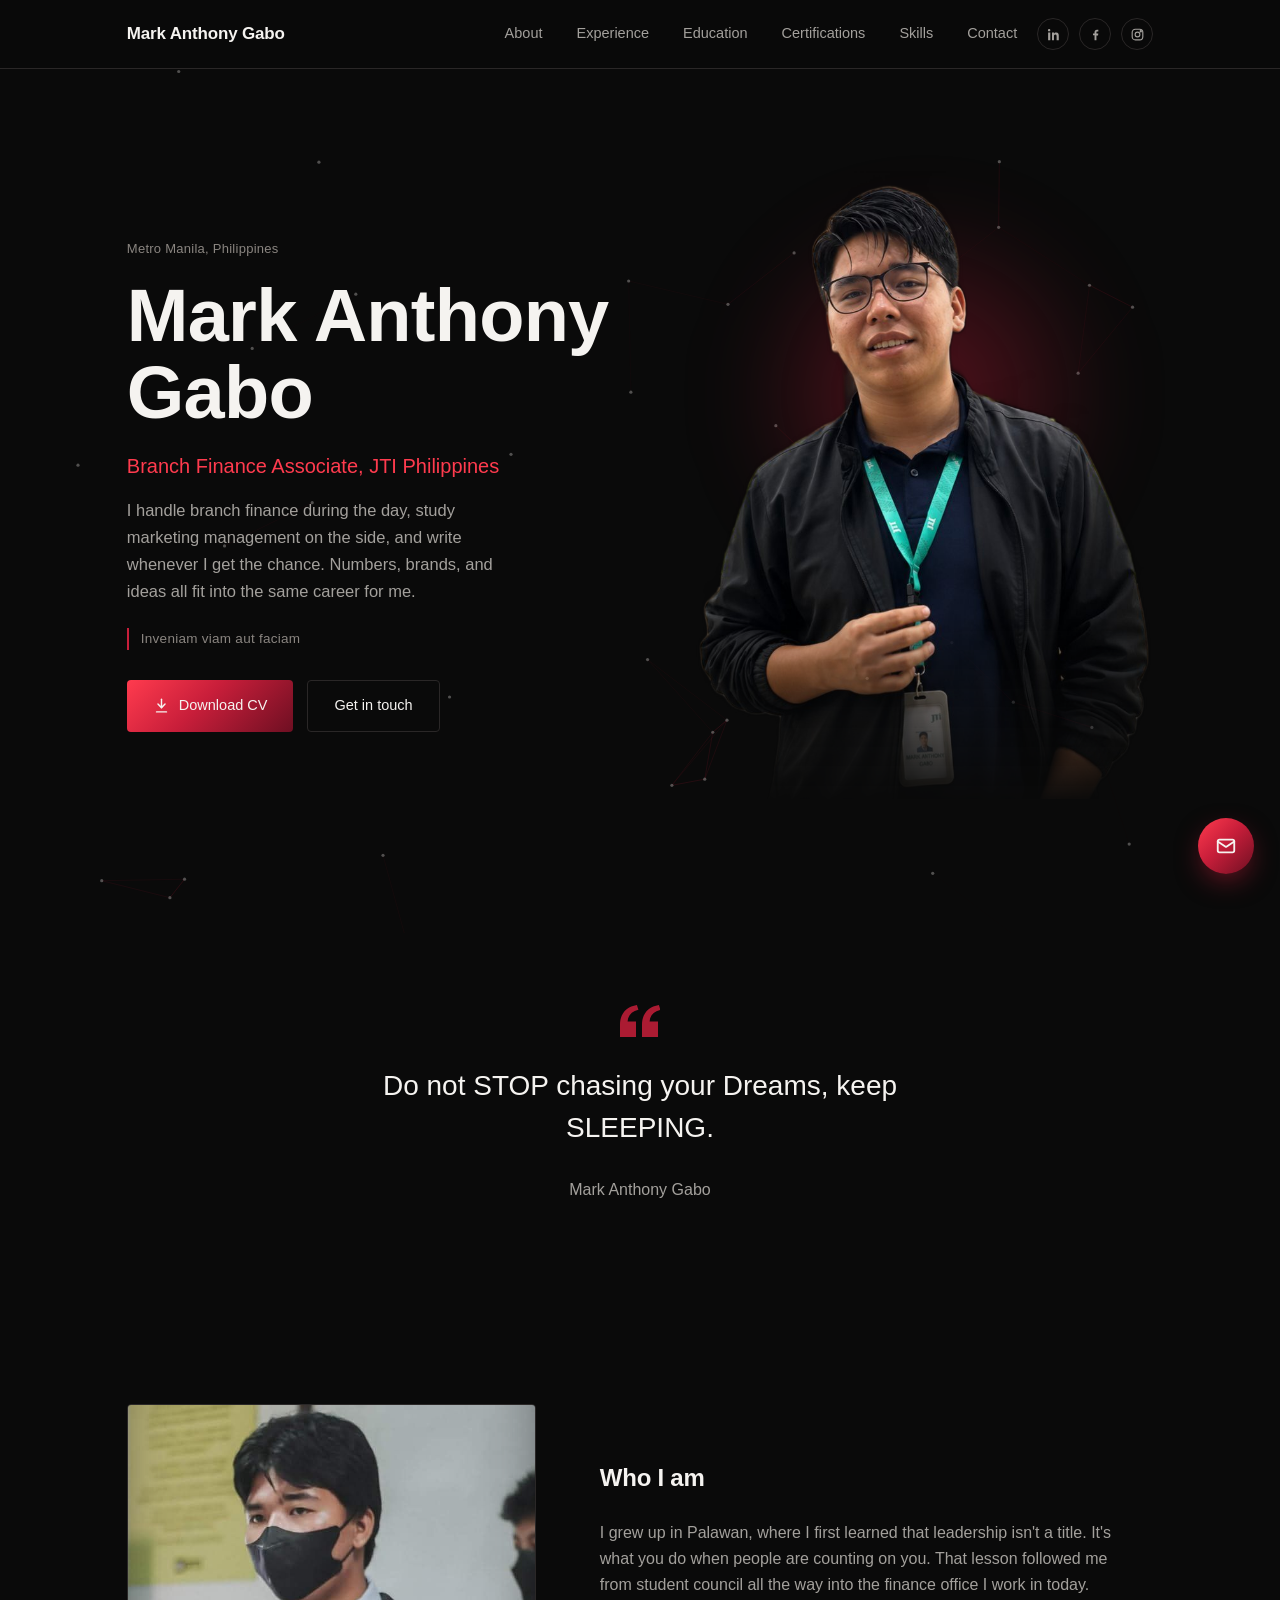
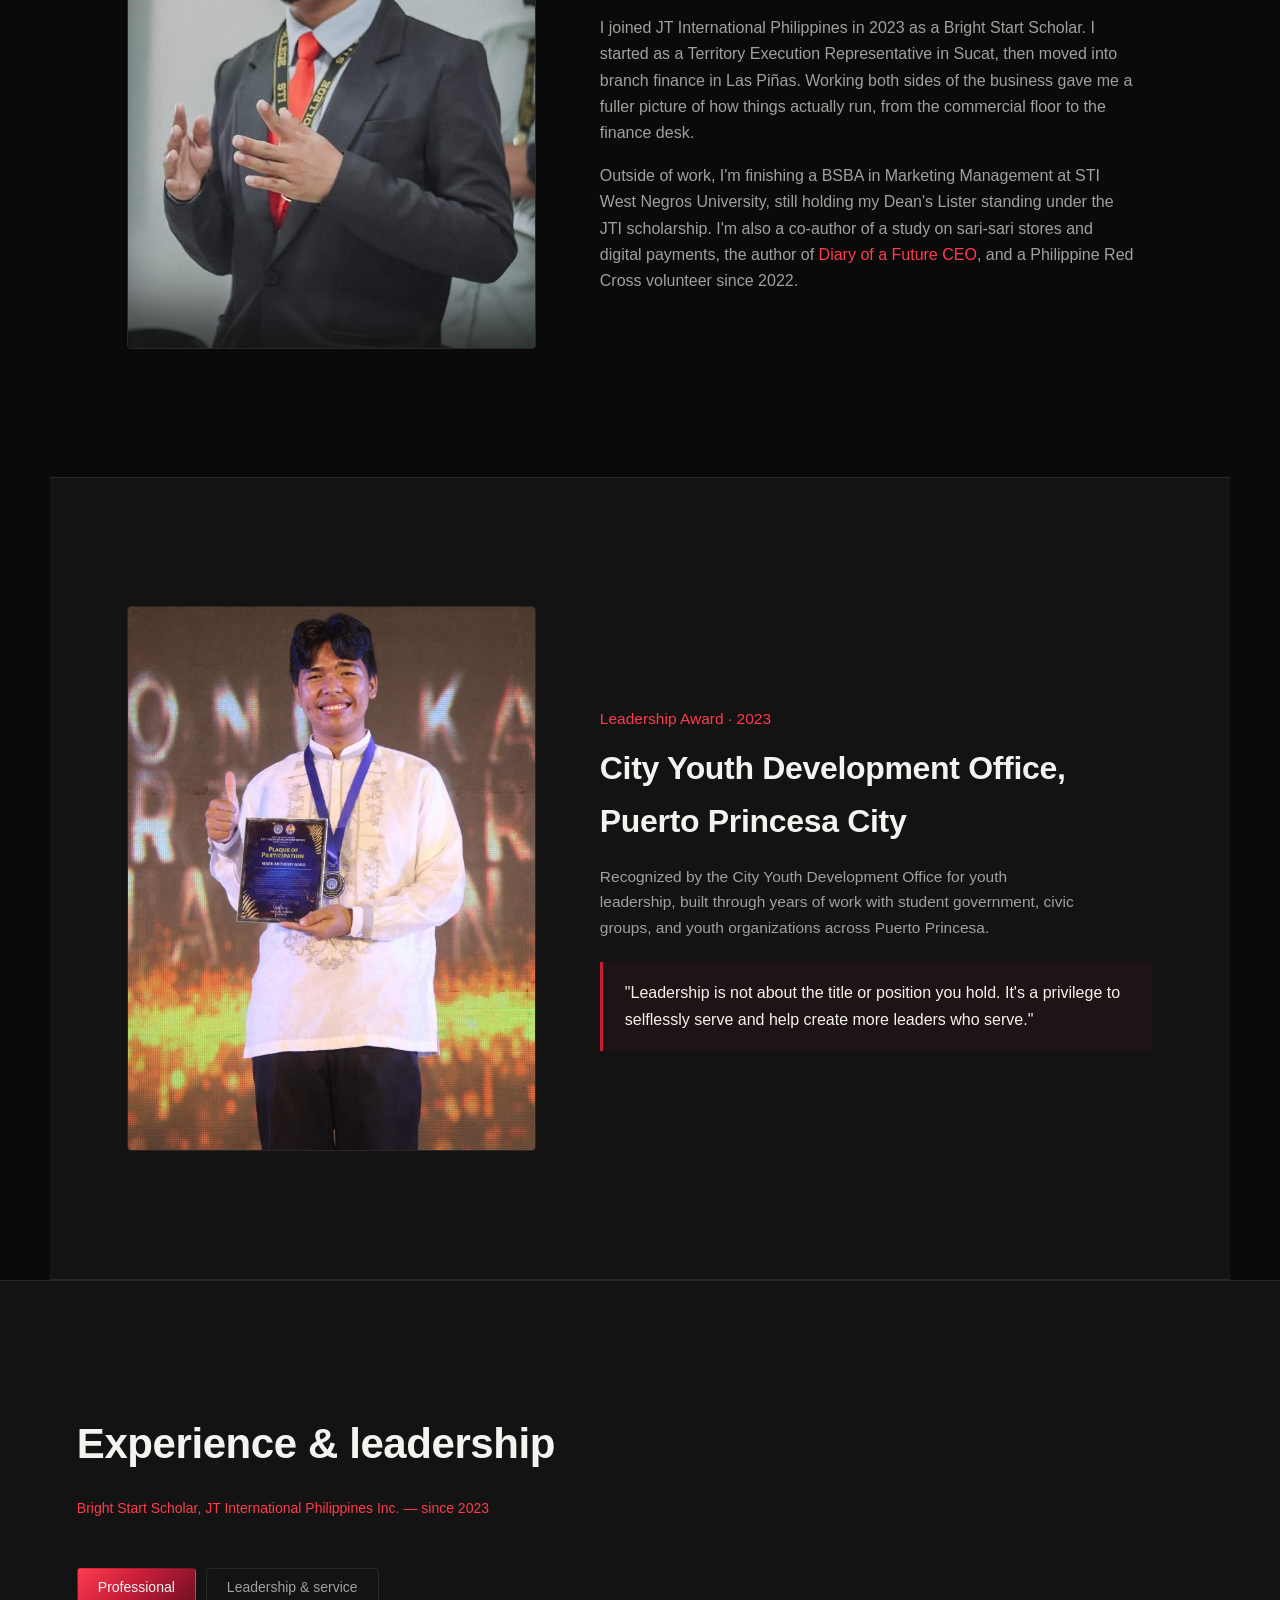
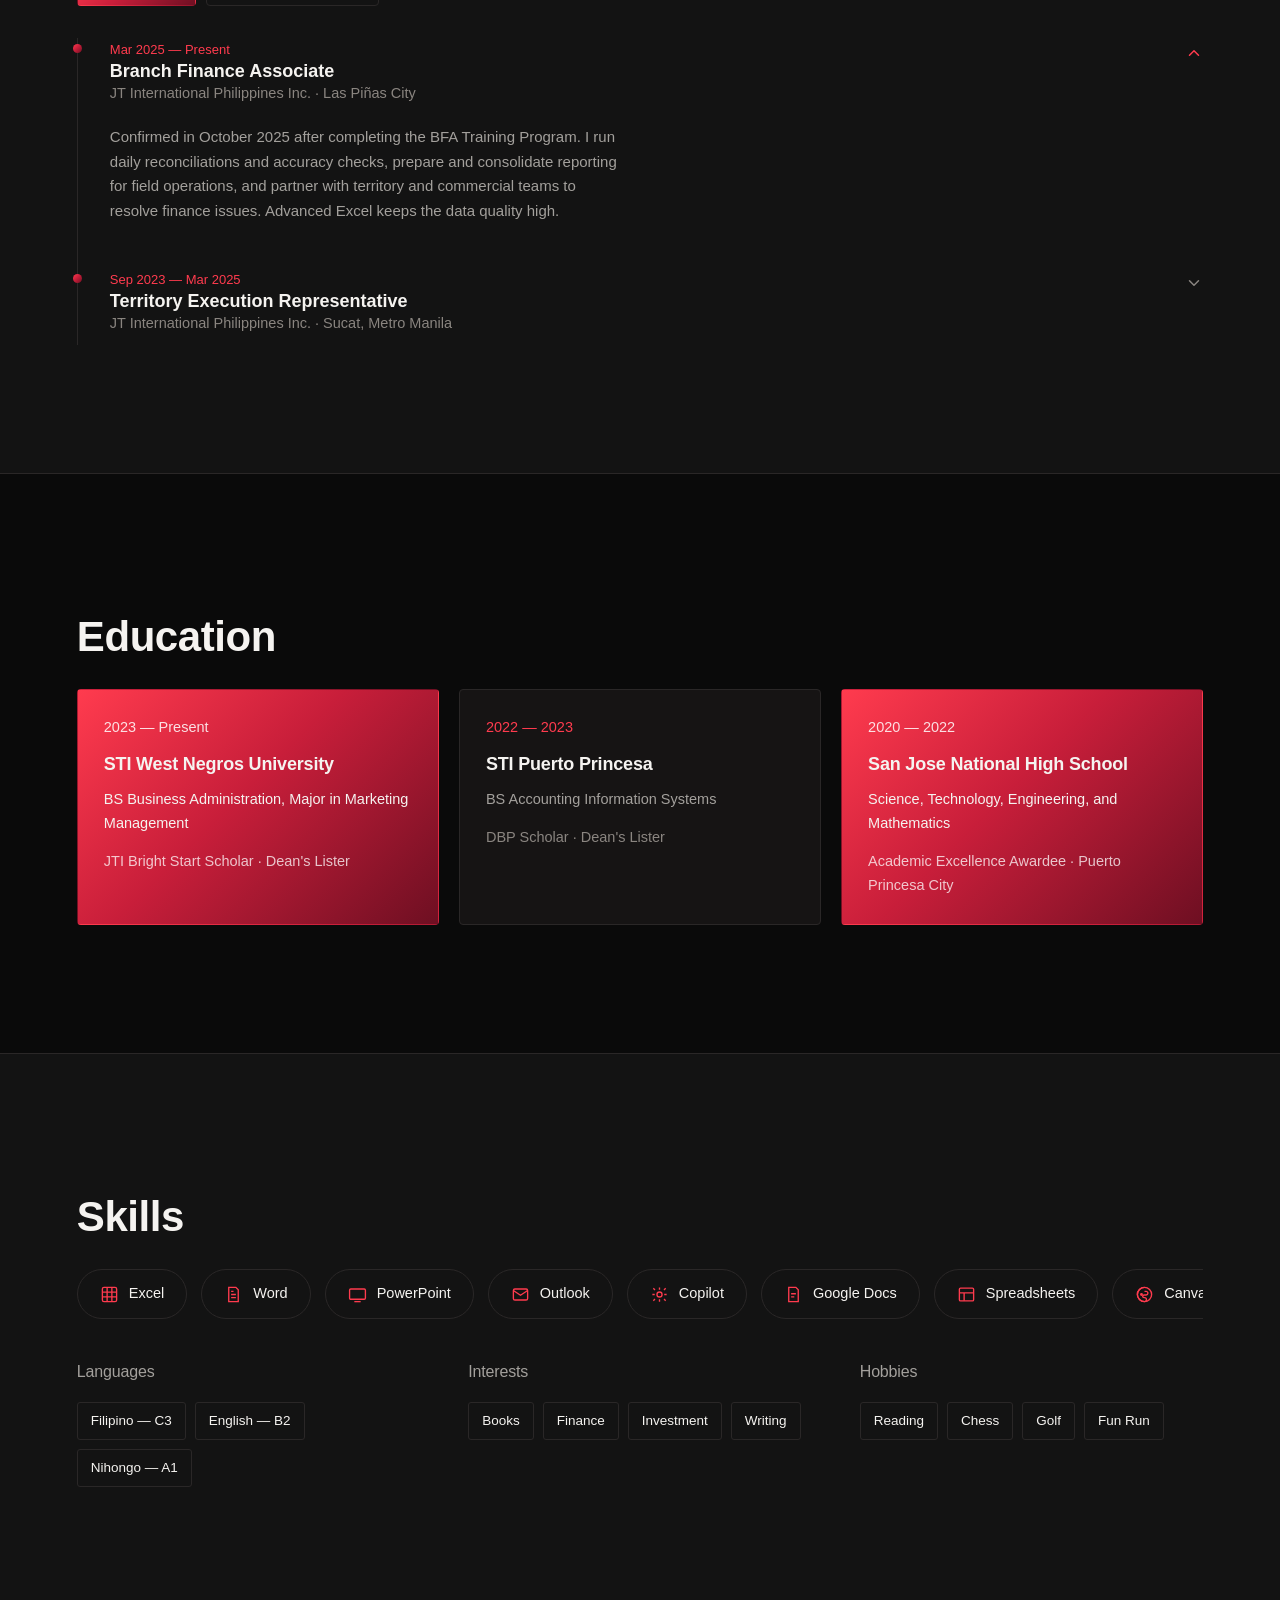
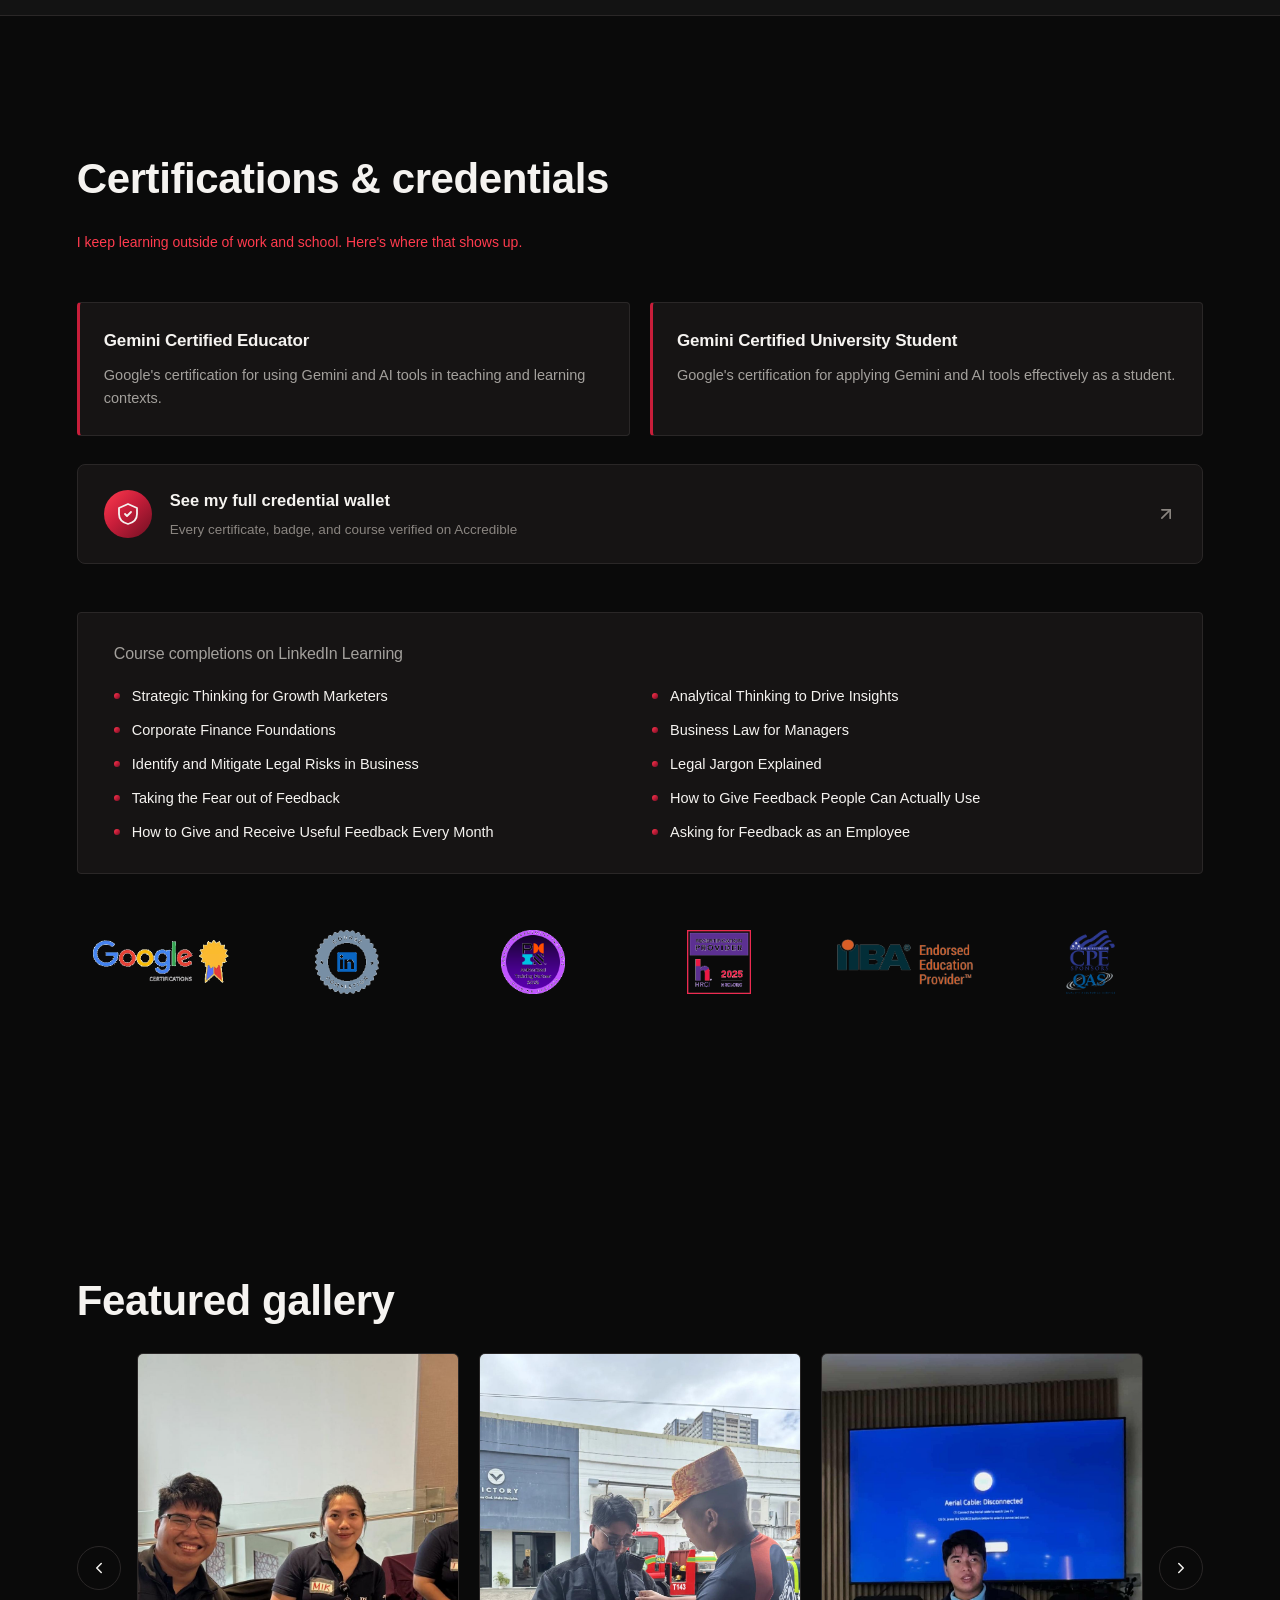
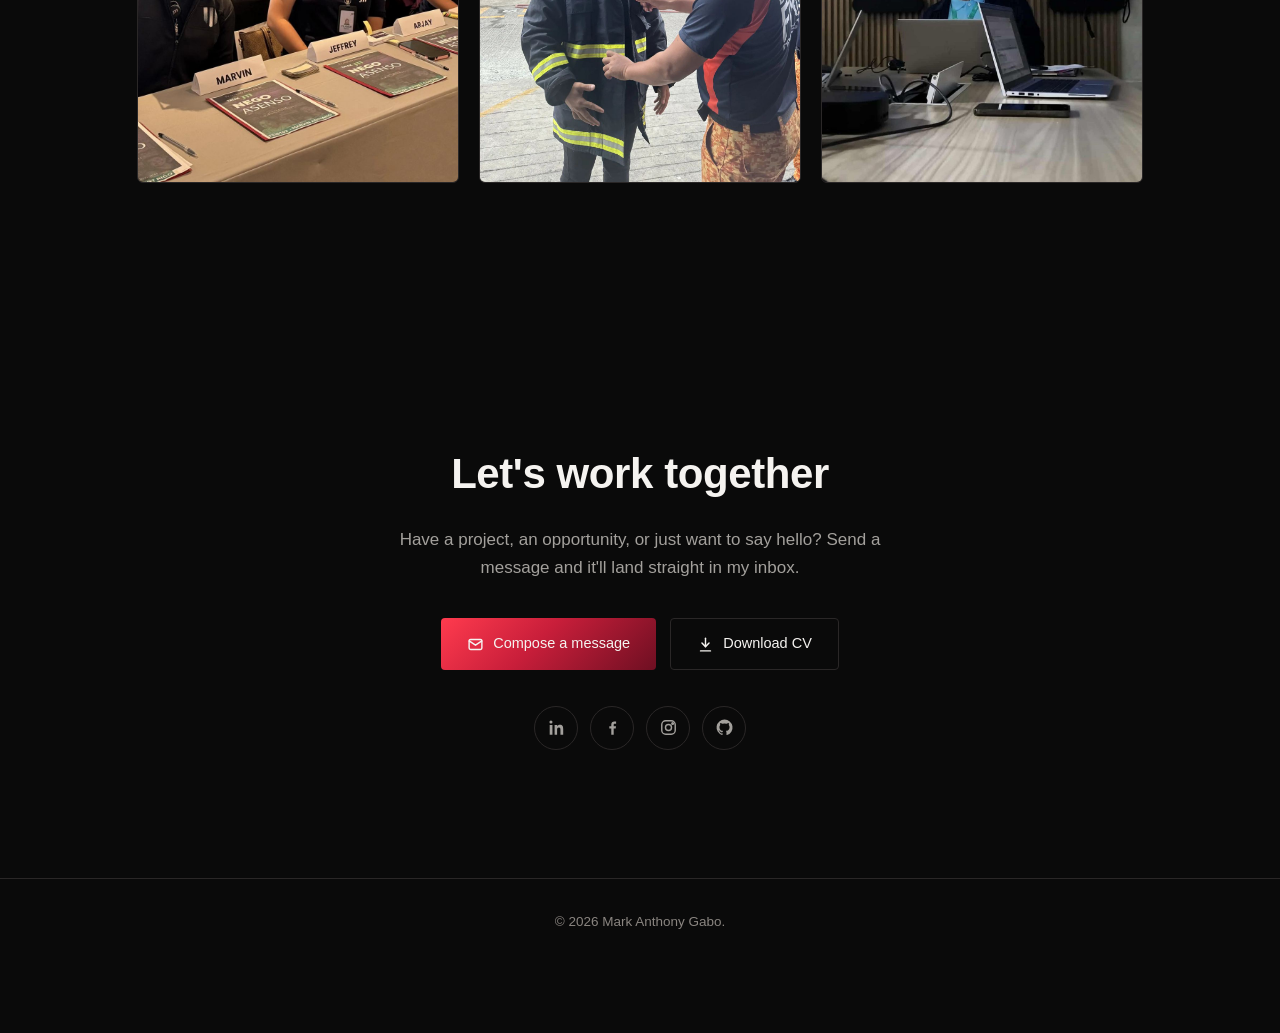
==== commit a3e4a8fb: "Update index.html" ====
--- a/index.html
+++ b/index.html
@@ -122,8 +122,8 @@
   <!-- PHILOSOPHY QUOTE -->
   <section class="quote-feature">
     <svg class="quote-mark" viewBox="0 0 40 32" fill="none" aria-hidden="true"><path d="M0 32V19.5C0 8.7 6.5 1.6 16.9 0l1.5 4.8C11.6 6.4 8 10.5 7.6 16.4H16v15.6H0Zm22 0V19.5C22 8.7 28.5 1.6 38.9 0l1.5 4.8c-6.8 1.6-10.4 5.7-10.8 11.6H38v15.6H22Z" fill="#c81e3a"/></svg>
-    <p class="quote-text">Every day, every mistake, and every success is an opportunity to learn, grow, and become better prepared for what lies ahead. Let's make the most of every opportunity we're given, much like the spirit of carpe diem: seize the day.</p>
-    <p class="quote-attribution">Mark Anthony Gabo</p>
+    <p class="quote-text">Do not STOP chasing your Dreams, keep SLEEPING.</p>
+    <p c/lass="quote-attribution">Mark Anthony Gabo</p>
   </section>
 
   <!-- ABOUT -->
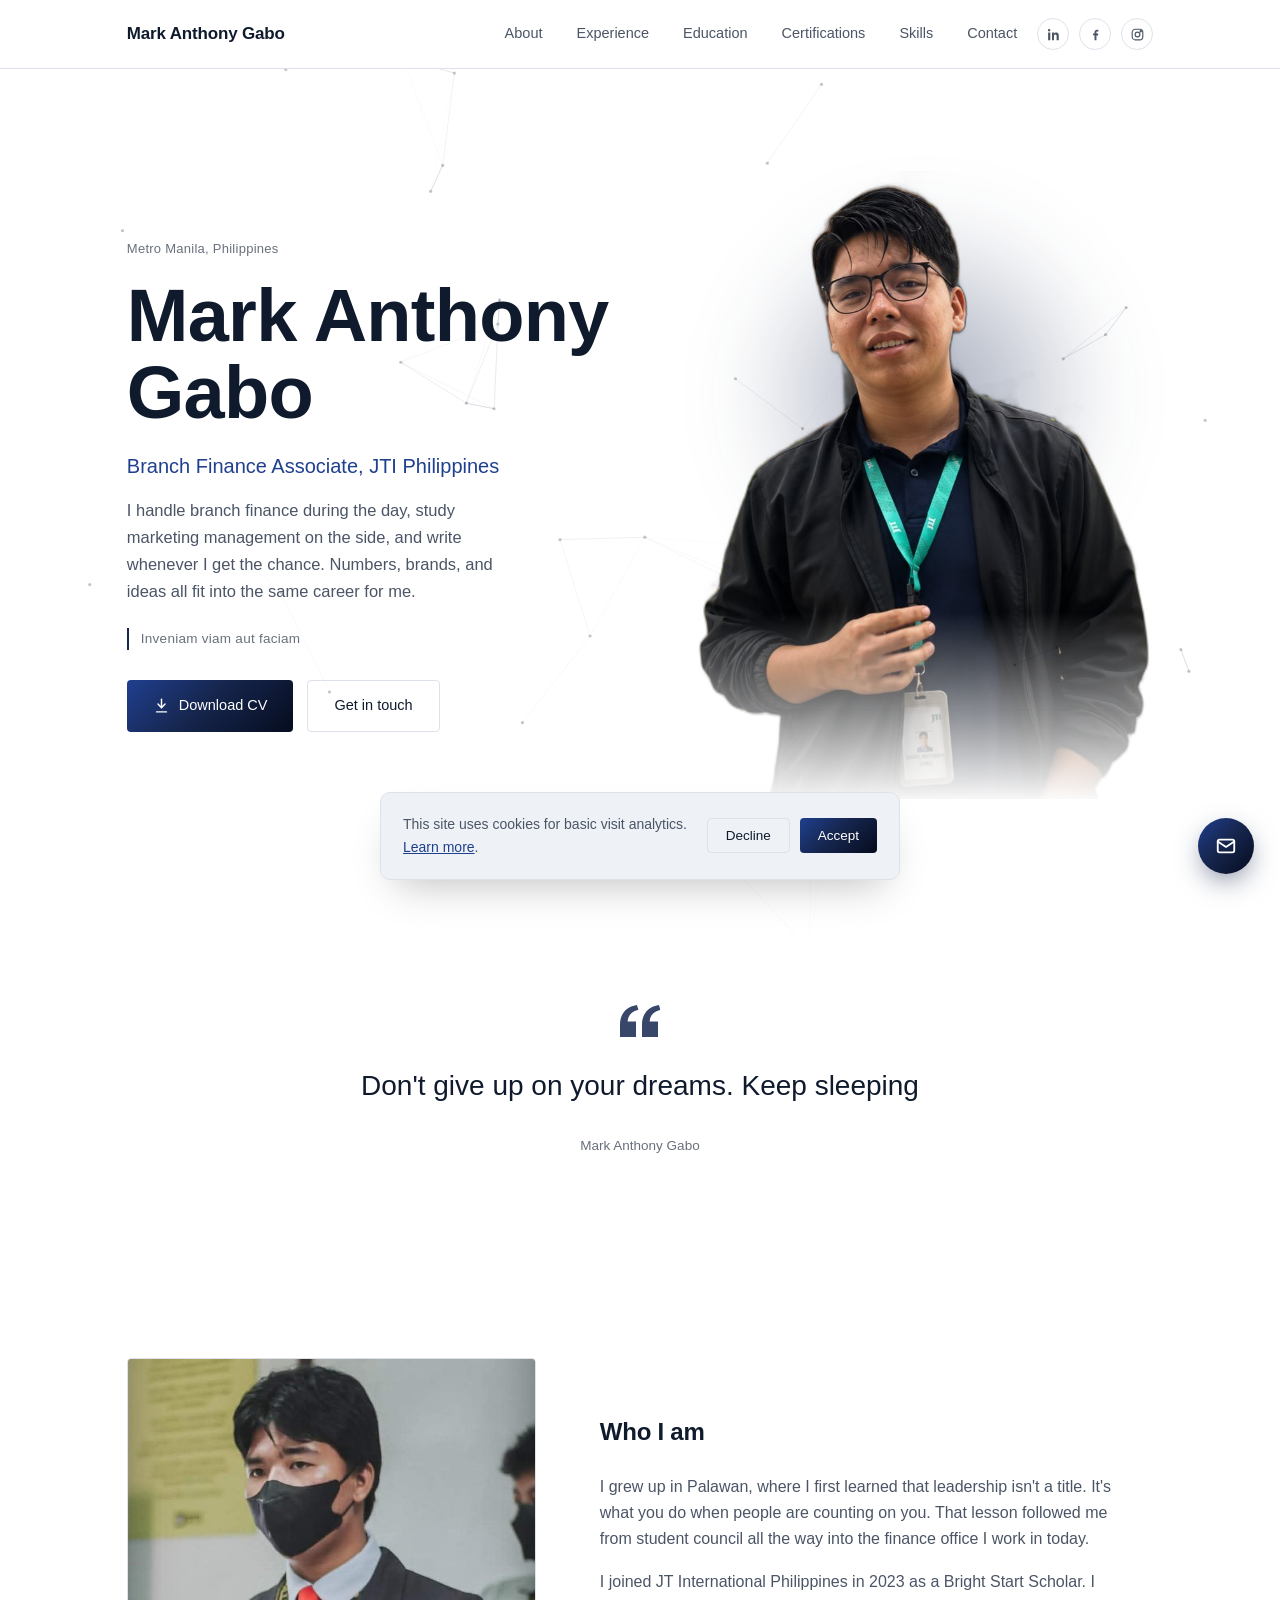
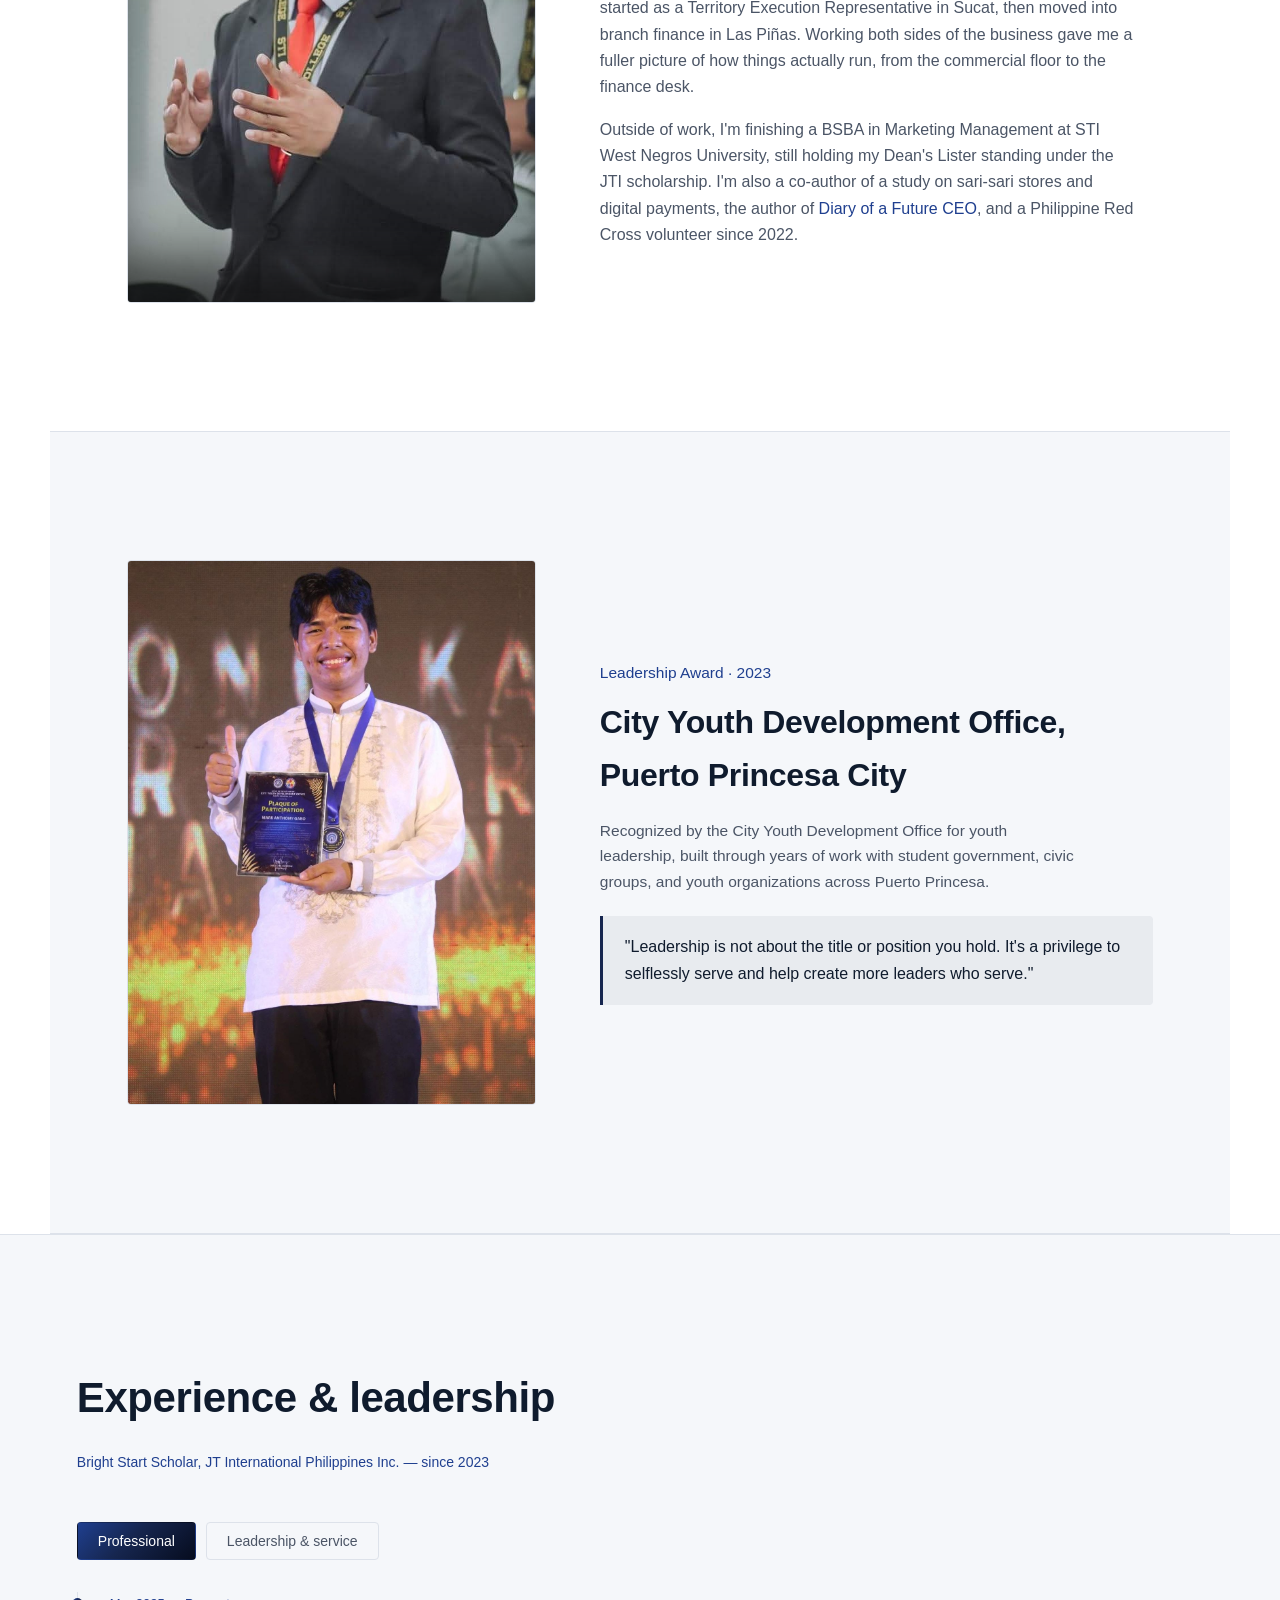
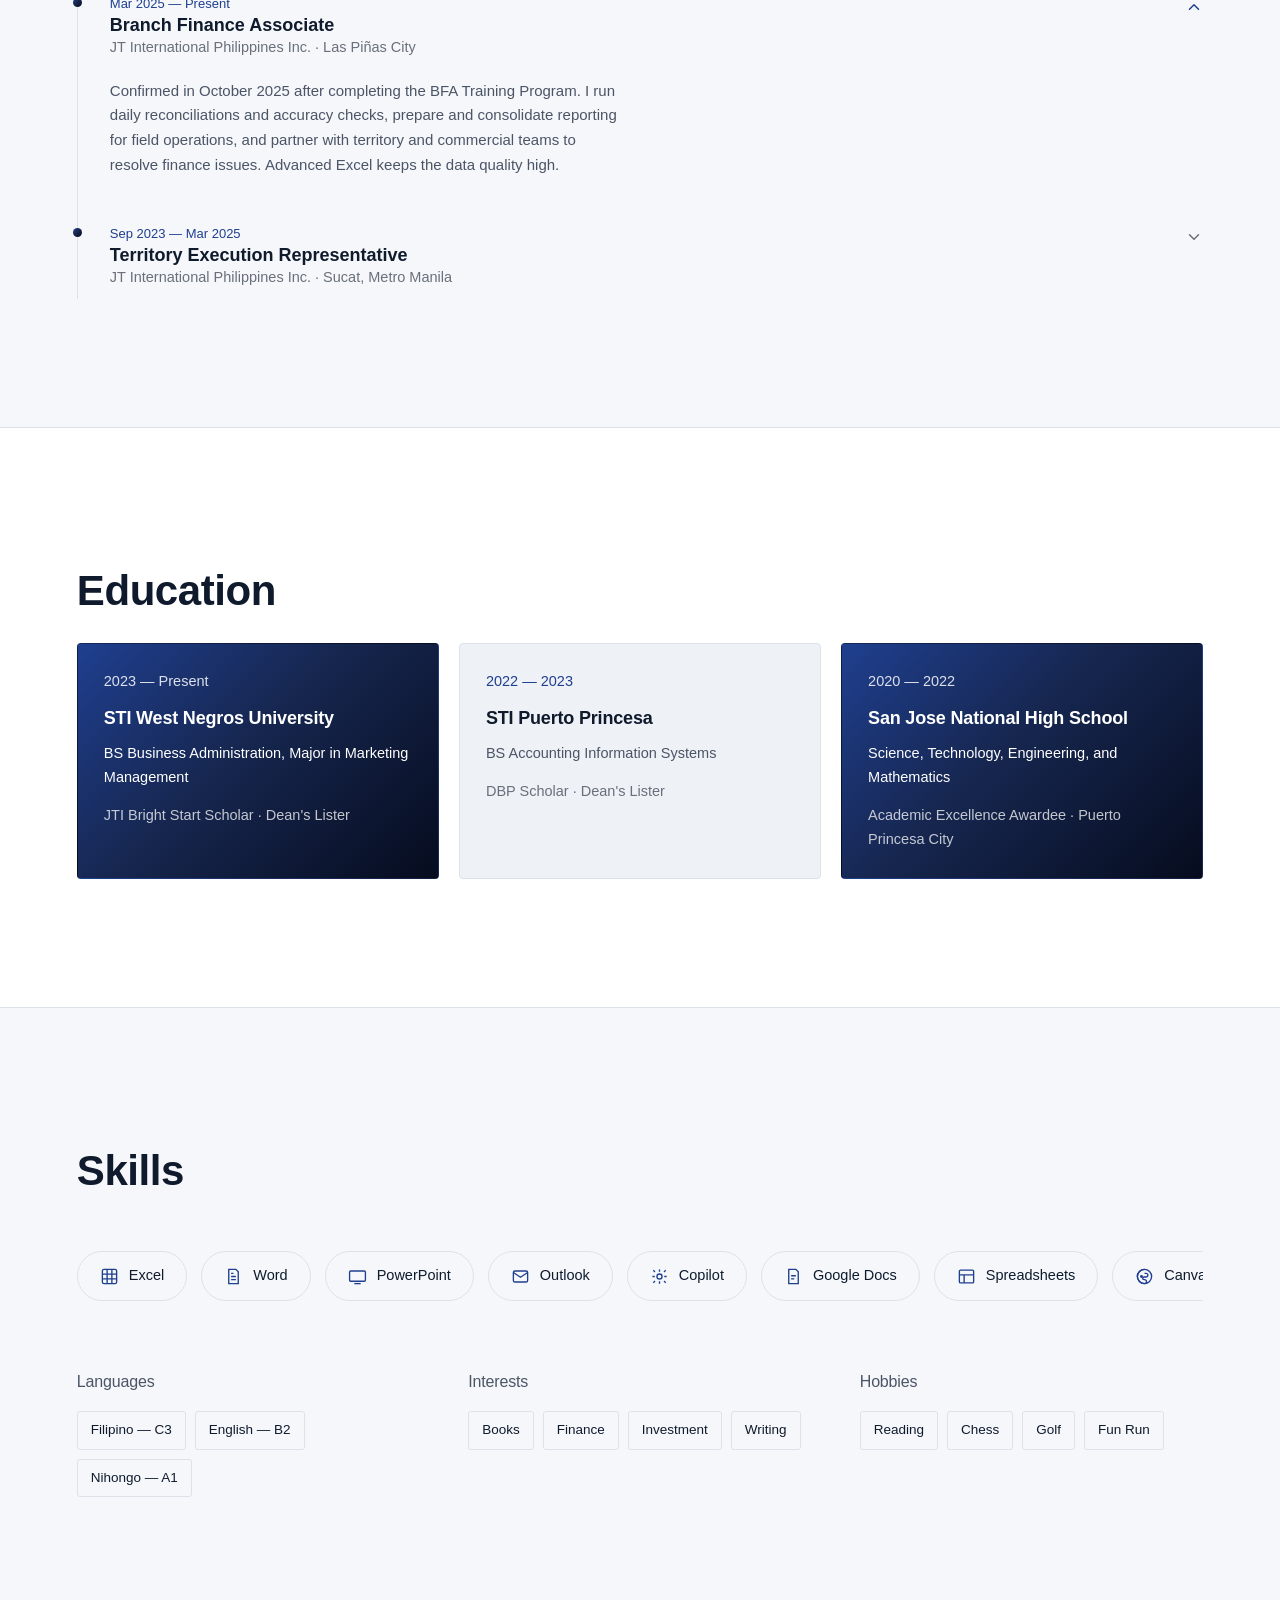
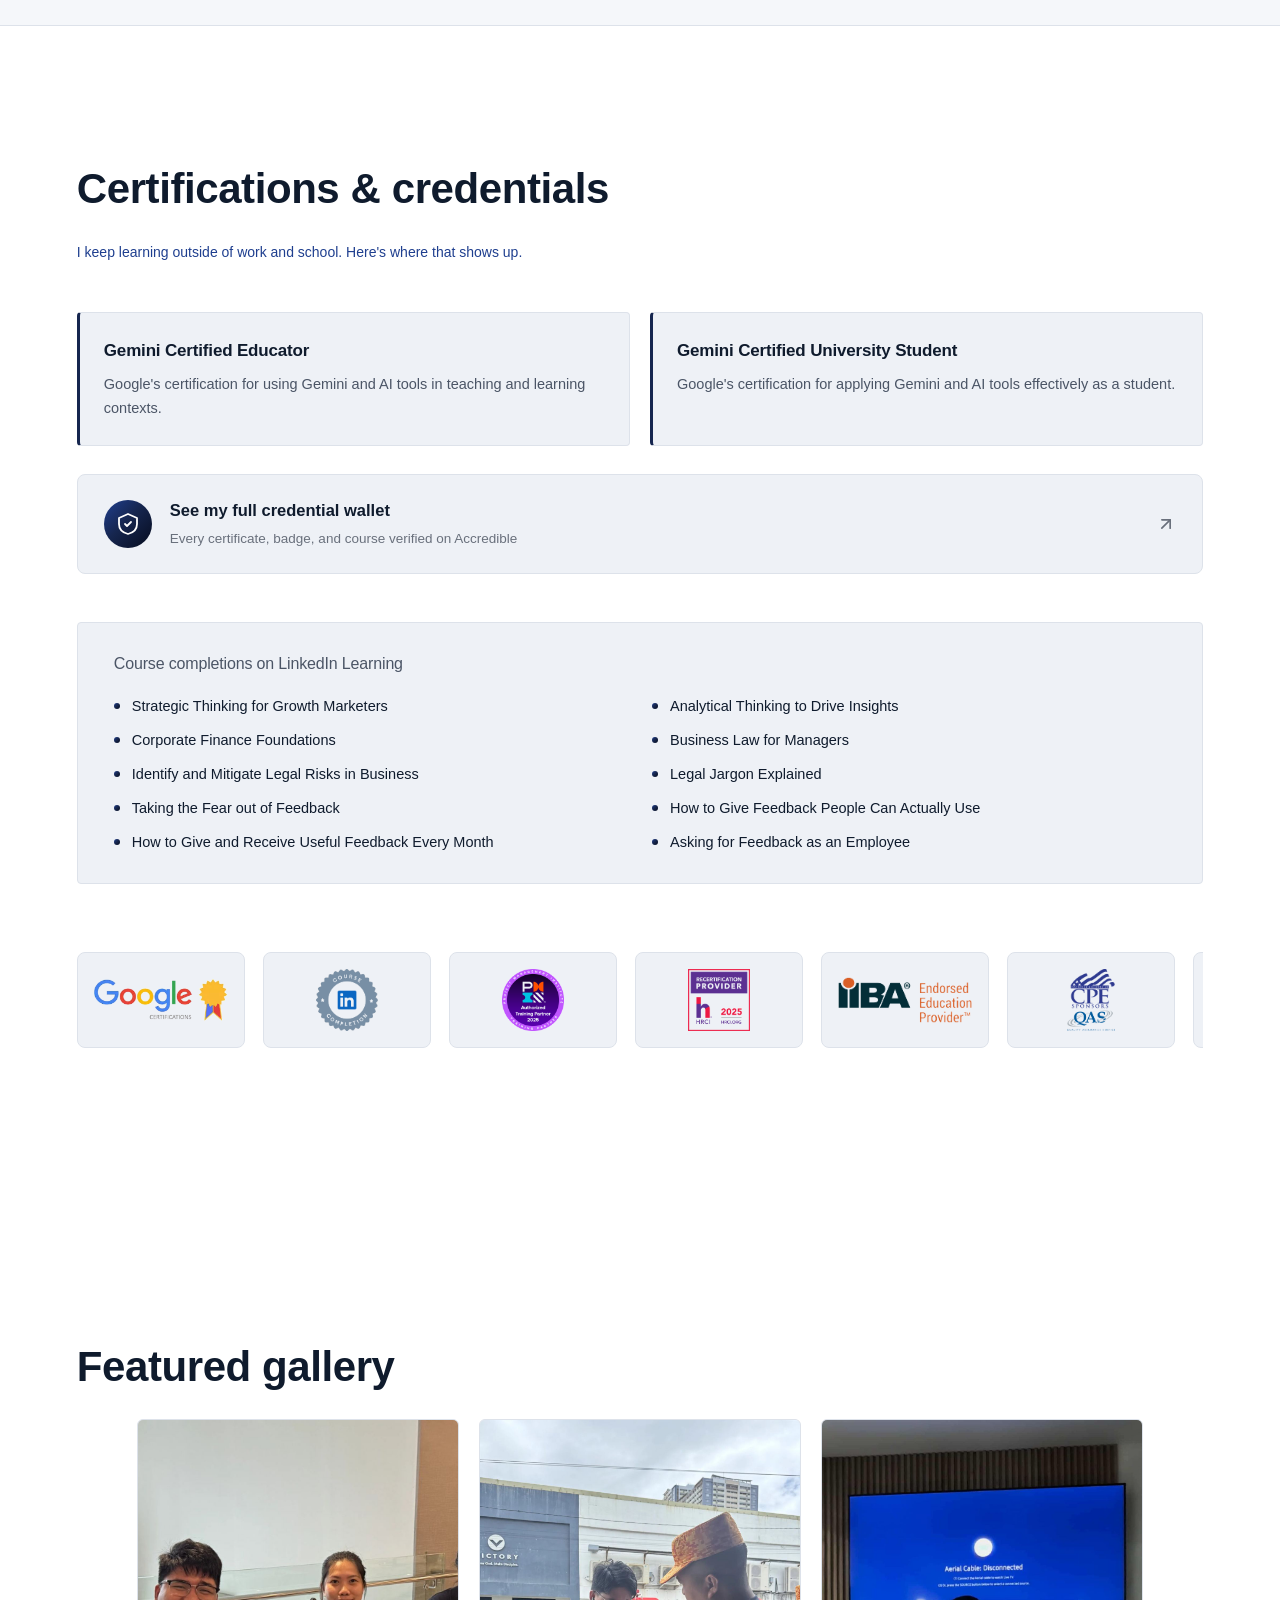
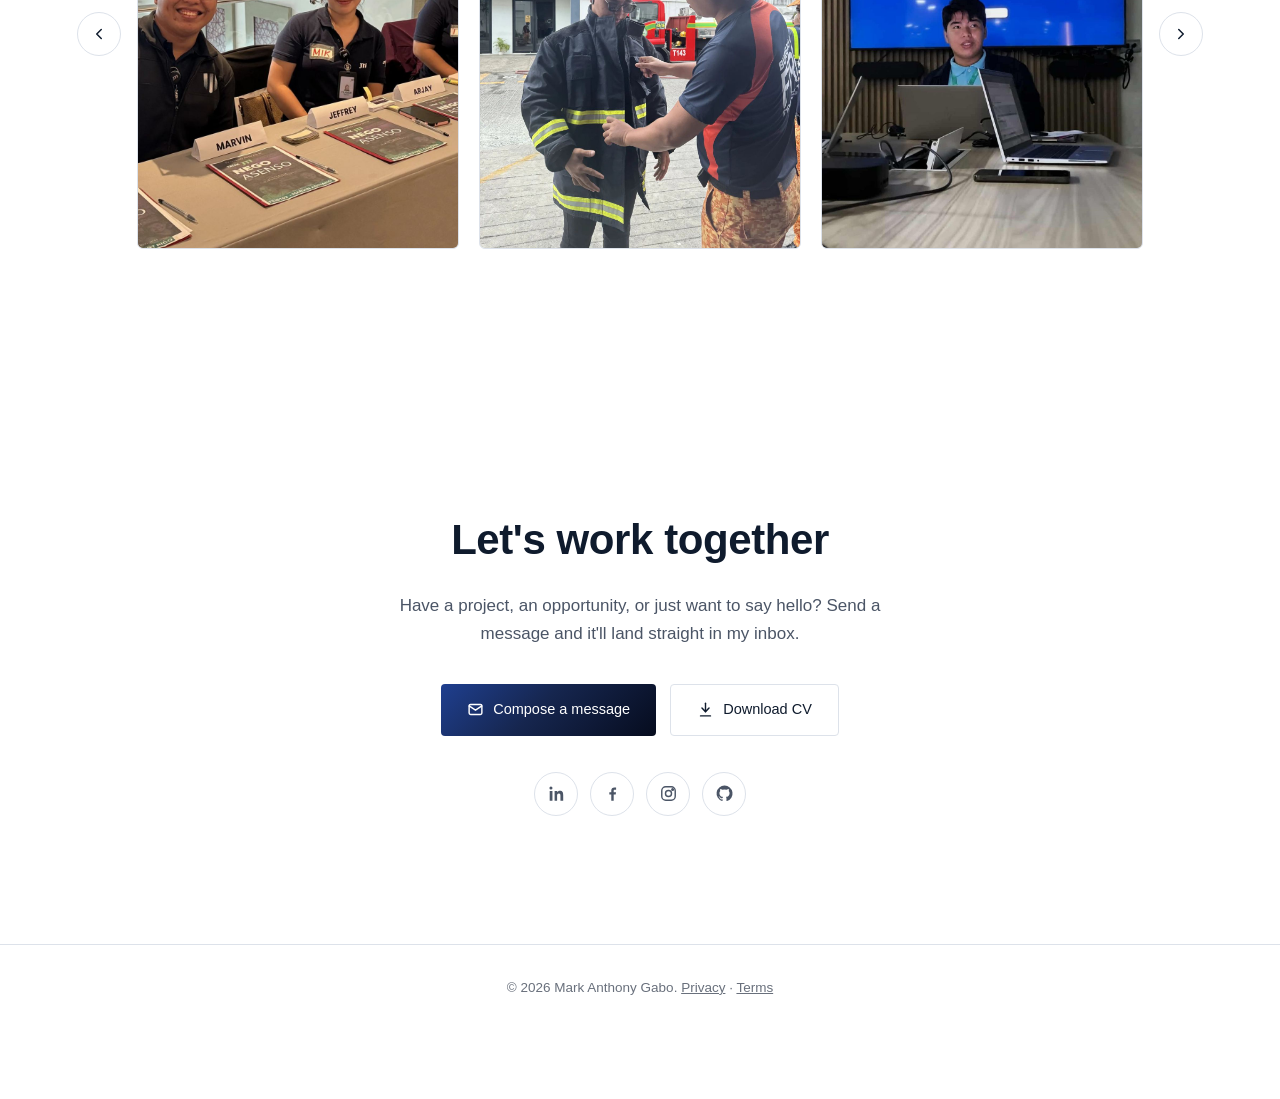
==== commit 298a4afd: "Add files via upload" ====
--- a/index.html
+++ b/index.html
@@ -5,7 +5,7 @@
 <meta name="viewport" content="width=device-width, initial-scale=1.0">
 <title>Mark Anthony Gabo</title>
 <meta name="description" content="Mark Anthony Gabo — Branch Finance Associate at JTI Philippines. Finance, marketing, leadership, and writing.">
-<meta name="theme-color" content="#0a0a0a">
+<meta name="theme-color" content="#ffffff">
 
 <!-- Favicons -->
 <link rel="icon" type="image/x-icon" href="favicon.ico">
@@ -59,6 +59,13 @@
 <link rel="preconnect" href="https://fonts.gstatic.com" crossorigin>
 <link href="https://fonts.googleapis.com/css2?family=Poppins:wght@400;500;600;700&display=swap" rel="stylesheet">
 <link rel="stylesheet" href="css/style.css">
+
+<!-- Google Analytics (GA4) -->
+<!-- Replace G-XXXXXXXXXX with your own Measurement ID from analytics.google.com. -->
+<!-- This does NOT load immediately: js/script.js only loads it after the visitor accepts the cookie banner. -->
+<script>
+  window.GA_MEASUREMENT_ID = "G-GZY4CE0QWM";
+</script>
 </head>
 <body>
 
@@ -121,9 +128,9 @@
 
   <!-- PHILOSOPHY QUOTE -->
   <section class="quote-feature">
-    <svg class="quote-mark" viewBox="0 0 40 32" fill="none" aria-hidden="true"><path d="M0 32V19.5C0 8.7 6.5 1.6 16.9 0l1.5 4.8C11.6 6.4 8 10.5 7.6 16.4H16v15.6H0Zm22 0V19.5C22 8.7 28.5 1.6 38.9 0l1.5 4.8c-6.8 1.6-10.4 5.7-10.8 11.6H38v15.6H22Z" fill="#c81e3a"/></svg>
-    <p class="quote-text">Do not STOP chasing your Dreams, keep SLEEPING.</p>
-    <p c/lass="quote-attribution">Mark Anthony Gabo</p>
+    <svg class="quote-mark" viewBox="0 0 40 32" fill="none" aria-hidden="true"><path d="M0 32V19.5C0 8.7 6.5 1.6 16.9 0l1.5 4.8C11.6 6.4 8 10.5 7.6 16.4H16v15.6H0Zm22 0V19.5C22 8.7 28.5 1.6 38.9 0l1.5 4.8c-6.8 1.6-10.4 5.7-10.8 11.6H38v15.6H22Z" fill="#16264f"/></svg>
+    <p class="quote-text">Don't give up on your dreams. Keep sleeping</p>
+    <p class="quote-attribution">Mark Anthony Gabo</p>
   </section>
 
   <!-- ABOUT -->
@@ -330,26 +337,26 @@
   <section id="skills" class="skills">
     <h2>Skills</h2>
 
-    <div class="marquee skills-marquee">
-      <div class="marquee-track">
-        <!-- set A -->
-        <div class="skill-pill"><svg viewBox="0 0 24 24" fill="none" stroke="currentColor" stroke-width="1.7"><rect x="3" y="3" width="18" height="18" rx="2"/><path d="M3 9h18M3 15h18M9 3v18M15 3v18"/></svg><span>Excel</span></div>
-        <div class="skill-pill"><svg viewBox="0 0 24 24" fill="none" stroke="currentColor" stroke-width="1.7"><path d="M6 3h9l3 3v15H6z"/><path d="M9 12h6M9 16h6M9 8h3"/></svg><span>Word</span></div>
-        <div class="skill-pill"><svg viewBox="0 0 24 24" fill="none" stroke="currentColor" stroke-width="1.7"><rect x="2" y="5" width="20" height="13" rx="1.5"/><path d="M8 21h8"/></svg><span>PowerPoint</span></div>
-        <div class="skill-pill"><svg viewBox="0 0 24 24" fill="none" stroke="currentColor" stroke-width="1.7"><rect x="3" y="5" width="18" height="14" rx="2"/><path d="m3 7 9 6 9-6"/></svg><span>Outlook</span></div>
-        <div class="skill-pill"><svg viewBox="0 0 24 24" fill="none" stroke="currentColor" stroke-width="1.7"><path d="M12 3v3M12 18v3M4.2 4.2l2.1 2.1M17.7 17.7l2.1 2.1M3 12h3M18 12h3M4.2 19.8l2.1-2.1M17.7 6.3l2.1-2.1"/><circle cx="12" cy="12" r="3.2"/></svg><span>Copilot</span></div>
-        <div class="skill-pill"><svg viewBox="0 0 24 24" fill="none" stroke="currentColor" stroke-width="1.7"><path d="M6 3h9l3 3v15H6z"/><path d="M9 11h6M9 15h4"/></svg><span>Google Docs</span></div>
-        <div class="skill-pill"><svg viewBox="0 0 24 24" fill="none" stroke="currentColor" stroke-width="1.7"><rect x="3" y="4" width="18" height="16" rx="1.5"/><path d="M3 10h18M9 10v10"/></svg><span>Spreadsheets</span></div>
-        <div class="skill-pill"><svg viewBox="0 0 24 24" fill="none" stroke="currentColor" stroke-width="1.7"><circle cx="12" cy="12" r="9"/><path d="M12 3a9 9 0 0 0 0 18 2.5 2.5 0 0 0 0-5h-.6a1.7 1.7 0 0 1 0-3.4H14a2.3 2.3 0 0 0 0-4.6h-2"/><circle cx="8.2" cy="12" r="1"/></svg><span>Canva</span></div>
-        <!-- set B (duplicate for seamless loop) -->
-        <div class="skill-pill" aria-hidden="true"><svg viewBox="0 0 24 24" fill="none" stroke="currentColor" stroke-width="1.7"><rect x="3" y="3" width="18" height="18" rx="2"/><path d="M3 9h18M3 15h18M9 3v18M15 3v18"/></svg><span>Excel</span></div>
-        <div class="skill-pill" aria-hidden="true"><svg viewBox="0 0 24 24" fill="none" stroke="currentColor" stroke-width="1.7"><path d="M6 3h9l3 3v15H6z"/><path d="M9 12h6M9 16h6M9 8h3"/></svg><span>Word</span></div>
-        <div class="skill-pill" aria-hidden="true"><svg viewBox="0 0 24 24" fill="none" stroke="currentColor" stroke-width="1.7"><rect x="2" y="5" width="20" height="13" rx="1.5"/><path d="M8 21h8"/></svg><span>PowerPoint</span></div>
-        <div class="skill-pill" aria-hidden="true"><svg viewBox="0 0 24 24" fill="none" stroke="currentColor" stroke-width="1.7"><rect x="3" y="5" width="18" height="14" rx="2"/><path d="m3 7 9 6 9-6"/></svg><span>Outlook</span></div>
-        <div class="skill-pill" aria-hidden="true"><svg viewBox="0 0 24 24" fill="none" stroke="currentColor" stroke-width="1.7"><path d="M12 3v3M12 18v3M4.2 4.2l2.1 2.1M17.7 17.7l2.1 2.1M3 12h3M18 12h3M4.2 19.8l2.1-2.1M17.7 6.3l2.1-2.1"/><circle cx="12" cy="12" r="3.2"/></svg><span>Copilot</span></div>
-        <div class="skill-pill" aria-hidden="true"><svg viewBox="0 0 24 24" fill="none" stroke="currentColor" stroke-width="1.7"><path d="M6 3h9l3 3v15H6z"/><path d="M9 11h6M9 15h4"/></svg><span>Google Docs</span></div>
-        <div class="skill-pill" aria-hidden="true"><svg viewBox="0 0 24 24" fill="none" stroke="currentColor" stroke-width="1.7"><rect x="3" y="4" width="18" height="16" rx="1.5"/><path d="M3 10h18M9 10v10"/></svg><span>Spreadsheets</span></div>
-        <div class="skill-pill" aria-hidden="true"><svg viewBox="0 0 24 24" fill="none" stroke="currentColor" stroke-width="1.7"><circle cx="12" cy="12" r="9"/><path d="M12 3a9 9 0 0 0 0 18 2.5 2.5 0 0 0 0-5h-.6a1.7 1.7 0 0 1 0-3.4H14a2.3 2.3 0 0 0 0-4.6h-2"/><circle cx="8.2" cy="12" r="1"/></svg><span>Canva</span></div>
+    <div class="marquee-panel">
+      <div class="marquee skills-marquee">
+        <div class="marquee-track">
+          <div class="skill-pill"><svg viewBox="0 0 24 24" fill="none" stroke="currentColor" stroke-width="1.7"><rect x="3" y="3" width="18" height="18" rx="2"/><path d="M3 9h18M3 15h18M9 3v18M15 3v18"/></svg><span>Excel</span></div>
+          <div class="skill-pill"><svg viewBox="0 0 24 24" fill="none" stroke="currentColor" stroke-width="1.7"><path d="M6 3h9l3 3v15H6z"/><path d="M9 12h6M9 16h6M9 8h3"/></svg><span>Word</span></div>
+          <div class="skill-pill"><svg viewBox="0 0 24 24" fill="none" stroke="currentColor" stroke-width="1.7"><rect x="2" y="5" width="20" height="13" rx="1.5"/><path d="M8 21h8"/></svg><span>PowerPoint</span></div>
+          <div class="skill-pill"><svg viewBox="0 0 24 24" fill="none" stroke="currentColor" stroke-width="1.7"><rect x="3" y="5" width="18" height="14" rx="2"/><path d="m3 7 9 6 9-6"/></svg><span>Outlook</span></div>
+          <div class="skill-pill"><svg viewBox="0 0 24 24" fill="none" stroke="currentColor" stroke-width="1.7"><path d="M12 3v3M12 18v3M4.2 4.2l2.1 2.1M17.7 17.7l2.1 2.1M3 12h3M18 12h3M4.2 19.8l2.1-2.1M17.7 6.3l2.1-2.1"/><circle cx="12" cy="12" r="3.2"/></svg><span>Copilot</span></div>
+          <div class="skill-pill"><svg viewBox="0 0 24 24" fill="none" stroke="currentColor" stroke-width="1.7"><path d="M6 3h9l3 3v15H6z"/><path d="M9 11h6M9 15h4"/></svg><span>Google Docs</span></div>
+          <div class="skill-pill"><svg viewBox="0 0 24 24" fill="none" stroke="currentColor" stroke-width="1.7"><rect x="3" y="4" width="18" height="16" rx="1.5"/><path d="M3 10h18M9 10v10"/></svg><span>Spreadsheets</span></div>
+          <div class="skill-pill"><svg viewBox="0 0 24 24" fill="none" stroke="currentColor" stroke-width="1.7"><circle cx="12" cy="12" r="9"/><path d="M12 3a9 9 0 0 0 0 18 2.5 2.5 0 0 0 0-5h-.6a1.7 1.7 0 0 1 0-3.4H14a2.3 2.3 0 0 0 0-4.6h-2"/><circle cx="8.2" cy="12" r="1"/></svg><span>Canva</span></div>
+          <div class="skill-pill" aria-hidden="true"><svg viewBox="0 0 24 24" fill="none" stroke="currentColor" stroke-width="1.7"><rect x="3" y="3" width="18" height="18" rx="2"/><path d="M3 9h18M3 15h18M9 3v18M15 3v18"/></svg><span>Excel</span></div>
+          <div class="skill-pill" aria-hidden="true"><svg viewBox="0 0 24 24" fill="none" stroke="currentColor" stroke-width="1.7"><path d="M6 3h9l3 3v15H6z"/><path d="M9 12h6M9 16h6M9 8h3"/></svg><span>Word</span></div>
+          <div class="skill-pill" aria-hidden="true"><svg viewBox="0 0 24 24" fill="none" stroke="currentColor" stroke-width="1.7"><rect x="2" y="5" width="20" height="13" rx="1.5"/><path d="M8 21h8"/></svg><span>PowerPoint</span></div>
+          <div class="skill-pill" aria-hidden="true"><svg viewBox="0 0 24 24" fill="none" stroke="currentColor" stroke-width="1.7"><rect x="3" y="5" width="18" height="14" rx="2"/><path d="m3 7 9 6 9-6"/></svg><span>Outlook</span></div>
+          <div class="skill-pill" aria-hidden="true"><svg viewBox="0 0 24 24" fill="none" stroke="currentColor" stroke-width="1.7"><path d="M12 3v3M12 18v3M4.2 4.2l2.1 2.1M17.7 17.7l2.1 2.1M3 12h3M18 12h3M4.2 19.8l2.1-2.1M17.7 6.3l2.1-2.1"/><circle cx="12" cy="12" r="3.2"/></svg><span>Copilot</span></div>
+          <div class="skill-pill" aria-hidden="true"><svg viewBox="0 0 24 24" fill="none" stroke="currentColor" stroke-width="1.7"><path d="M6 3h9l3 3v15H6z"/><path d="M9 11h6M9 15h4"/></svg><span>Google Docs</span></div>
+          <div class="skill-pill" aria-hidden="true"><svg viewBox="0 0 24 24" fill="none" stroke="currentColor" stroke-width="1.7"><rect x="3" y="4" width="18" height="16" rx="1.5"/><path d="M3 10h18M9 10v10"/></svg><span>Spreadsheets</span></div>
+          <div class="skill-pill" aria-hidden="true"><svg viewBox="0 0 24 24" fill="none" stroke="currentColor" stroke-width="1.7"><circle cx="12" cy="12" r="9"/><path d="M12 3a9 9 0 0 0 0 18 2.5 2.5 0 0 0 0-5h-.6a1.7 1.7 0 0 1 0-3.4H14a2.3 2.3 0 0 0 0-4.6h-2"/><circle cx="8.2" cy="12" r="1"/></svg><span>Canva</span></div>
+        </div>
       </div>
     </div>
 
@@ -426,25 +433,26 @@
       </ul>
     </div>
 
-    <div class="marquee cert-marquee">
-      <div class="marquee-track">
-        <div class="cert-chip"><img src="images/certs/google-certifications.png" alt="Google Certifications" loading="lazy"></div>
-        <div class="cert-chip"><img src="images/certs/linkedin-learning.png" alt="LinkedIn Learning" loading="lazy"></div>
-        <div class="cert-chip"><img src="images/certs/pmi.png" alt="PMI Authorized Training Partner" loading="lazy"></div>
-        <div class="cert-chip"><img src="images/certs/hrci.png" alt="HRCI Recertification Provider" loading="lazy"></div>
-        <div class="cert-chip"><img src="images/certs/iiba.png" alt="IIBA Endorsed Education Provider" loading="lazy"></div>
-        <div class="cert-chip"><img src="images/certs/nasba.png" alt="NASBA CPE Sponsors" loading="lazy"></div>
-        <div class="cert-chip"><img src="images/certs/skillsoft.png" alt="Skillsoft" loading="lazy"></div>
-        <div class="cert-chip"><img src="images/certs/asean-digital-academy.png" alt="ASEAN Digital Academy" loading="lazy"></div>
-        <!-- duplicate for seamless loop -->
-        <div class="cert-chip" aria-hidden="true"><img src="images/certs/google-certifications.png" alt="" loading="lazy"></div>
-        <div class="cert-chip" aria-hidden="true"><img src="images/certs/linkedin-learning.png" alt="" loading="lazy"></div>
-        <div class="cert-chip" aria-hidden="true"><img src="images/certs/pmi.png" alt="" loading="lazy"></div>
-        <div class="cert-chip" aria-hidden="true"><img src="images/certs/hrci.png" alt="" loading="lazy"></div>
-        <div class="cert-chip" aria-hidden="true"><img src="images/certs/iiba.png" alt="" loading="lazy"></div>
-        <div class="cert-chip" aria-hidden="true"><img src="images/certs/nasba.png" alt="" loading="lazy"></div>
-        <div class="cert-chip" aria-hidden="true"><img src="images/certs/skillsoft.png" alt="" loading="lazy"></div>
-        <div class="cert-chip" aria-hidden="true"><img src="images/certs/asean-digital-academy.png" alt="" loading="lazy"></div>
+    <div class="marquee-panel">
+      <div class="marquee cert-marquee">
+        <div class="marquee-track">
+          <div class="cert-chip"><img src="images/certs/google-certifications.png" alt="Google Certifications" loading="lazy"></div>
+          <div class="cert-chip"><img src="images/certs/linkedin-learning.png" alt="LinkedIn Learning" loading="lazy"></div>
+          <div class="cert-chip"><img src="images/certs/pmi.png" alt="PMI Authorized Training Partner" loading="lazy"></div>
+          <div class="cert-chip"><img src="images/certs/hrci.png" alt="HRCI Recertification Provider" loading="lazy"></div>
+          <div class="cert-chip"><img src="images/certs/iiba.png" alt="IIBA Endorsed Education Provider" loading="lazy"></div>
+          <div class="cert-chip"><img src="images/certs/nasba.png" alt="NASBA CPE Sponsors" loading="lazy"></div>
+          <div class="cert-chip"><img src="images/certs/skillsoft.png" alt="Skillsoft" loading="lazy"></div>
+          <div class="cert-chip"><img src="images/certs/asean-digital-academy.png" alt="ASEAN Digital Academy" loading="lazy"></div>
+          <div class="cert-chip" aria-hidden="true"><img src="images/certs/google-certifications.png" alt="" loading="lazy"></div>
+          <div class="cert-chip" aria-hidden="true"><img src="images/certs/linkedin-learning.png" alt="" loading="lazy"></div>
+          <div class="cert-chip" aria-hidden="true"><img src="images/certs/pmi.png" alt="" loading="lazy"></div>
+          <div class="cert-chip" aria-hidden="true"><img src="images/certs/hrci.png" alt="" loading="lazy"></div>
+          <div class="cert-chip" aria-hidden="true"><img src="images/certs/iiba.png" alt="" loading="lazy"></div>
+          <div class="cert-chip" aria-hidden="true"><img src="images/certs/nasba.png" alt="" loading="lazy"></div>
+          <div class="cert-chip" aria-hidden="true"><img src="images/certs/skillsoft.png" alt="" loading="lazy"></div>
+          <div class="cert-chip" aria-hidden="true"><img src="images/certs/asean-digital-academy.png" alt="" loading="lazy"></div>
+        </div>
       </div>
     </div>
   </section>
@@ -520,8 +528,17 @@
 </main>
 
 <footer class="site-footer">
-  <p>&copy; <span id="year"></span> Mark Anthony Gabo.</p>
+  <p>&copy; <span id="year"></span> Mark Anthony Gabo. <a href="privacy.html">Privacy</a> · <a href="terms.html">Terms</a></p>
 </footer>
+
+<!-- Cookie consent -->
+<div class="cookie-banner" id="cookie-banner" hidden>
+  <p>This site uses cookies for basic visit analytics. <a href="privacy.html">Learn more</a>.</p>
+  <div class="cookie-actions">
+    <button type="button" class="btn btn-outline" id="cookie-decline">Decline</button>
+    <button type="button" class="btn btn-solid" id="cookie-accept">Accept</button>
+  </div>
+</div>
 
 <!-- Floating compose button -->
 <button type="button" class="fab" data-open-modal aria-label="Send a message" title="mailto:markanthonymgabo@gmail.com">
@@ -543,6 +560,10 @@
       <input type="email" id="cf-email" name="email" placeholder="you@example.com" required>
       <label for="cf-message">Message</label>
       <textarea id="cf-message" name="message" rows="4" placeholder="What would you like to talk about?" required></textarea>
+      <div class="hp-field" aria-hidden="true">
+        <label for="cf-company">Company</label>
+        <input type="text" id="cf-company" name="company" tabindex="-1" autocomplete="off">
+      </div>
       <button type="submit" class="btn btn-solid modal-submit">Send message</button>
     </form>
   </div>
--- a/css/style.css
+++ b/css/style.css
@@ -2,17 +2,18 @@
    TOKENS
    ============================================ */
 :root {
-  --black: #0a0a0a;
-  --black-soft: #131313;
-  --panel-solid: #161414;
-  --line: #2a2727;
-  --red: #c81e3a;
-  --red-bright: #ff3b4e;
-  --red-deep: #6e0f22;
+  --black: #ffffff;
+  --black-soft: #f5f7fa;
+  --panel-solid: #eef1f6;
+  --line: #dde2ea;
+  --red: #16264f;
+  --red-bright: #1f3f8f;
+  --red-deep: #060c1e;
   --gradient-red: linear-gradient(135deg, var(--red-bright) 0%, var(--red) 45%, var(--red-deep) 100%);
-  --white: #f5f3f0;
-  --grey: #a3a09c;
-  --grey-dim: #8a8580;
+  --white: #0f1b2d;
+  --on-accent: #ffffff;
+  --grey: #4b5566;
+  --grey-dim: #69707c;
 
   --font-display: "Poppins", -apple-system, BlinkMacSystemFont, "Segoe UI", sans-serif;
   --font-body: "Poppins", -apple-system, BlinkMacSystemFont, "Segoe UI", sans-serif;
@@ -29,7 +30,7 @@
   left: 12px;
   z-index: 1000;
   background: var(--red);
-  color: var(--white);
+  color: var(--on-accent);
   padding: 12px 20px;
   border-radius: 4px;
   font-size: 14px;
@@ -116,11 +117,11 @@
 
 .btn-solid {
   background: var(--gradient-red);
-  color: var(--white);
+  color: var(--on-accent);
 }
 
 .btn-solid:hover {
-  box-shadow: 0 8px 24px -6px rgba(200, 30, 58, 0.55);
+  box-shadow: 0 8px 24px -6px rgba(22, 38, 79, 0.55);
   transform: translateY(-1px);
 }
 
@@ -142,7 +143,7 @@
   position: sticky;
   top: 0;
   z-index: 100;
-  background: rgba(10, 10, 10, 0.88);
+  background: rgba(255, 255, 255, 0.85);
   backdrop-filter: blur(10px);
   border-bottom: 1px solid var(--line);
 }
@@ -343,7 +344,7 @@
   transform: translateX(-50%);
   width: 78%;
   aspect-ratio: 1;
-  background: radial-gradient(circle, rgba(200, 30, 58, 0.42) 0%, rgba(200, 30, 58, 0.12) 55%, transparent 75%);
+  background: radial-gradient(circle, rgba(22, 38, 79, 0.42) 0%, rgba(22, 38, 79, 0.12) 55%, transparent 75%);
   filter: blur(38px);
   z-index: 0;
   pointer-events: none;
@@ -356,6 +357,9 @@
   height: clamp(380px, 50vw, 640px);
   max-width: 100%;
   object-fit: contain;
+  transform-origin: center bottom;
+  will-change: transform;
+  transition: transform 0.1s linear;
   -webkit-mask-image: linear-gradient(to bottom, black 70%, transparent 100%);
   mask-image: linear-gradient(to bottom, black 70%, transparent 100%);
 }
@@ -637,12 +641,12 @@
   border-radius: 50%;
   border: none;
   background: var(--gradient-red);
-  color: var(--white);
+  color: var(--on-accent);
   display: flex;
   align-items: center;
   justify-content: center;
   cursor: pointer;
-  box-shadow: 0 10px 28px -6px rgba(200, 30, 58, 0.6);
+  box-shadow: 0 10px 28px -6px rgba(22, 38, 79, 0.6);
   z-index: 90;
   transition: transform 0.2s ease, box-shadow 0.2s ease;
 }
@@ -651,7 +655,7 @@
 
 .fab:hover {
   transform: translateY(-2px) scale(1.04);
-  box-shadow: 0 14px 32px -6px rgba(200, 30, 58, 0.7);
+  box-shadow: 0 14px 32px -6px rgba(22, 38, 79, 0.7);
 }
 
 /* ============================================
@@ -722,6 +726,14 @@
   gap: 6px;
 }
 
+.hp-field {
+  position: absolute;
+  left: -9999px;
+  width: 1px;
+  height: 1px;
+  overflow: hidden;
+}
+
 #contact-form label {
   font-size: 13px;
   color: var(--grey);
@@ -766,6 +778,62 @@
   color: var(--grey-dim);
 }
 
+.site-footer a {
+  color: var(--grey-dim);
+  text-decoration: underline;
+}
+
+.site-footer a:hover {
+  color: var(--red-bright);
+}
+
+/* ============================================
+   COOKIE CONSENT
+   ============================================ */
+.cookie-banner {
+  position: fixed;
+  left: 20px;
+  right: 20px;
+  bottom: 20px;
+  max-width: 520px;
+  margin: 0 auto;
+  background: var(--panel-solid);
+  border: 1px solid var(--line);
+  border-radius: 10px;
+  padding: 20px 22px;
+  box-shadow: 0 20px 40px -16px rgba(0,0,0,0.25);
+  z-index: 250;
+  display: flex;
+  flex-wrap: wrap;
+  align-items: center;
+  gap: 14px;
+}
+
+.cookie-banner[hidden] { display: none; }
+
+.cookie-banner p {
+  flex: 1 1 240px;
+  font-size: 14px;
+  margin: 0;
+  color: var(--grey);
+}
+
+.cookie-banner a {
+  color: var(--red-bright);
+  text-decoration: underline;
+}
+
+.cookie-actions {
+  display: flex;
+  gap: 10px;
+  flex-shrink: 0;
+}
+
+.cookie-actions .btn {
+  padding: 9px 18px;
+  font-size: 13.5px;
+}
+
 /* ============================================
    PHILOSOPHY QUOTE
    ============================================ */
@@ -848,7 +916,7 @@
   margin: 22px 0 0;
   padding: 18px 22px;
   border-left: 3px solid var(--red);
-  background: rgba(200, 30, 58, 0.06);
+  background: rgba(22, 38, 79, 0.06);
   border-radius: 0 4px 4px 0;
 }
 
@@ -893,7 +961,7 @@
 .tab-btn.active {
   background: var(--gradient-red);
   border-color: transparent;
-  color: var(--white);
+  color: var(--on-accent);
 }
 
 .accordion[hidden] { display: none; }
@@ -989,7 +1057,7 @@
   border-color: transparent;
 }
 
-.edu-card-red h3, .edu-card-red p { color: var(--white); }
+.edu-card-red h3, .edu-card-red p { color: var(--on-accent); }
 .edu-card-red .edu-date { color: rgba(255,255,255,0.85); }
 .edu-card-red .edu-note { color: rgba(255,255,255,0.75); }
 
@@ -1009,16 +1077,30 @@
 /* ============================================
    MARQUEE (shared)
    ============================================ */
+.marquee-panel {
+  max-width: var(--max-width);
+  margin: 0 auto;
+  background: transparent;
+  border: none;
+  border-radius: 16px;
+  padding: 28px 0;
+  display: flex;
+  flex-direction: column;
+  gap: 18px;
+}
+
 .marquee {
   overflow: hidden;
-  max-width: var(--max-width);
-  margin: 0 auto;
 }
 
 .marquee-track {
   display: flex;
   width: max-content;
   animation: marquee-scroll 32s linear infinite;
+}
+
+.cert-marquee .marquee-track {
+  animation-duration: 28s;
 }
 
 @keyframes marquee-scroll {
@@ -1031,7 +1113,7 @@
   .marquee { overflow-x: auto; }
 }
 
-.skills-marquee { margin-bottom: 40px; }
+.marquee-panel + .skills-grid { margin-top: 40px; }
 
 .skill-pill {
   display: flex;
@@ -1059,15 +1141,15 @@
   flex-shrink: 0;
 }
 
-.cert-marquee { margin-top: 40px; }
-
-.cert-marquee .marquee-track { animation-duration: 26s; }
+.cert-grid + .marquee-panel,
+.li-courses + .marquee-panel { margin-top: 40px; }
 
 .cert-chip {
   display: flex;
   align-items: center;
   justify-content: center;
-  background: transparent;
+  background: var(--panel-solid);
+  border: 1px solid var(--line);
   border-radius: 8px;
   width: 168px;
   height: 96px;
@@ -1079,6 +1161,7 @@
 
 .cert-chip:hover {
   transform: translateY(-4px);
+  box-shadow: 0 12px 24px -8px rgba(22, 38, 79, 0.4);
 }
 
 .cert-chip img {
@@ -1144,7 +1227,7 @@
 .wallet-card:hover {
   border-color: var(--red);
   transform: translateY(-3px);
-  box-shadow: 0 16px 32px -14px rgba(200, 30, 58, 0.45);
+  box-shadow: 0 16px 32px -14px rgba(22, 38, 79, 0.45);
 }
 
 .wallet-card-icon {
@@ -1156,7 +1239,7 @@
   display: flex;
   align-items: center;
   justify-content: center;
-  color: var(--white);
+  color: var(--on-accent);
 }
 
 .wallet-card-icon svg { width: 24px; height: 24px; }
@@ -1321,7 +1404,7 @@
     order: -1;
     min-height: 320px;
   }
-  .hero-image img { height: clamp(280px, 50vw, 420px); }
+  .hero-image img { height: clamp(320px, 68vw, 480px); }
   .about {
     grid-template-columns: 1fr;
   }
@@ -1393,7 +1476,7 @@
   }
 
   .main-nav a:active {
-    background: rgba(200, 30, 58, 0.12);
+    background: rgba(22, 38, 79, 0.12);
   }
 
   .header-actions { gap: 12px; }
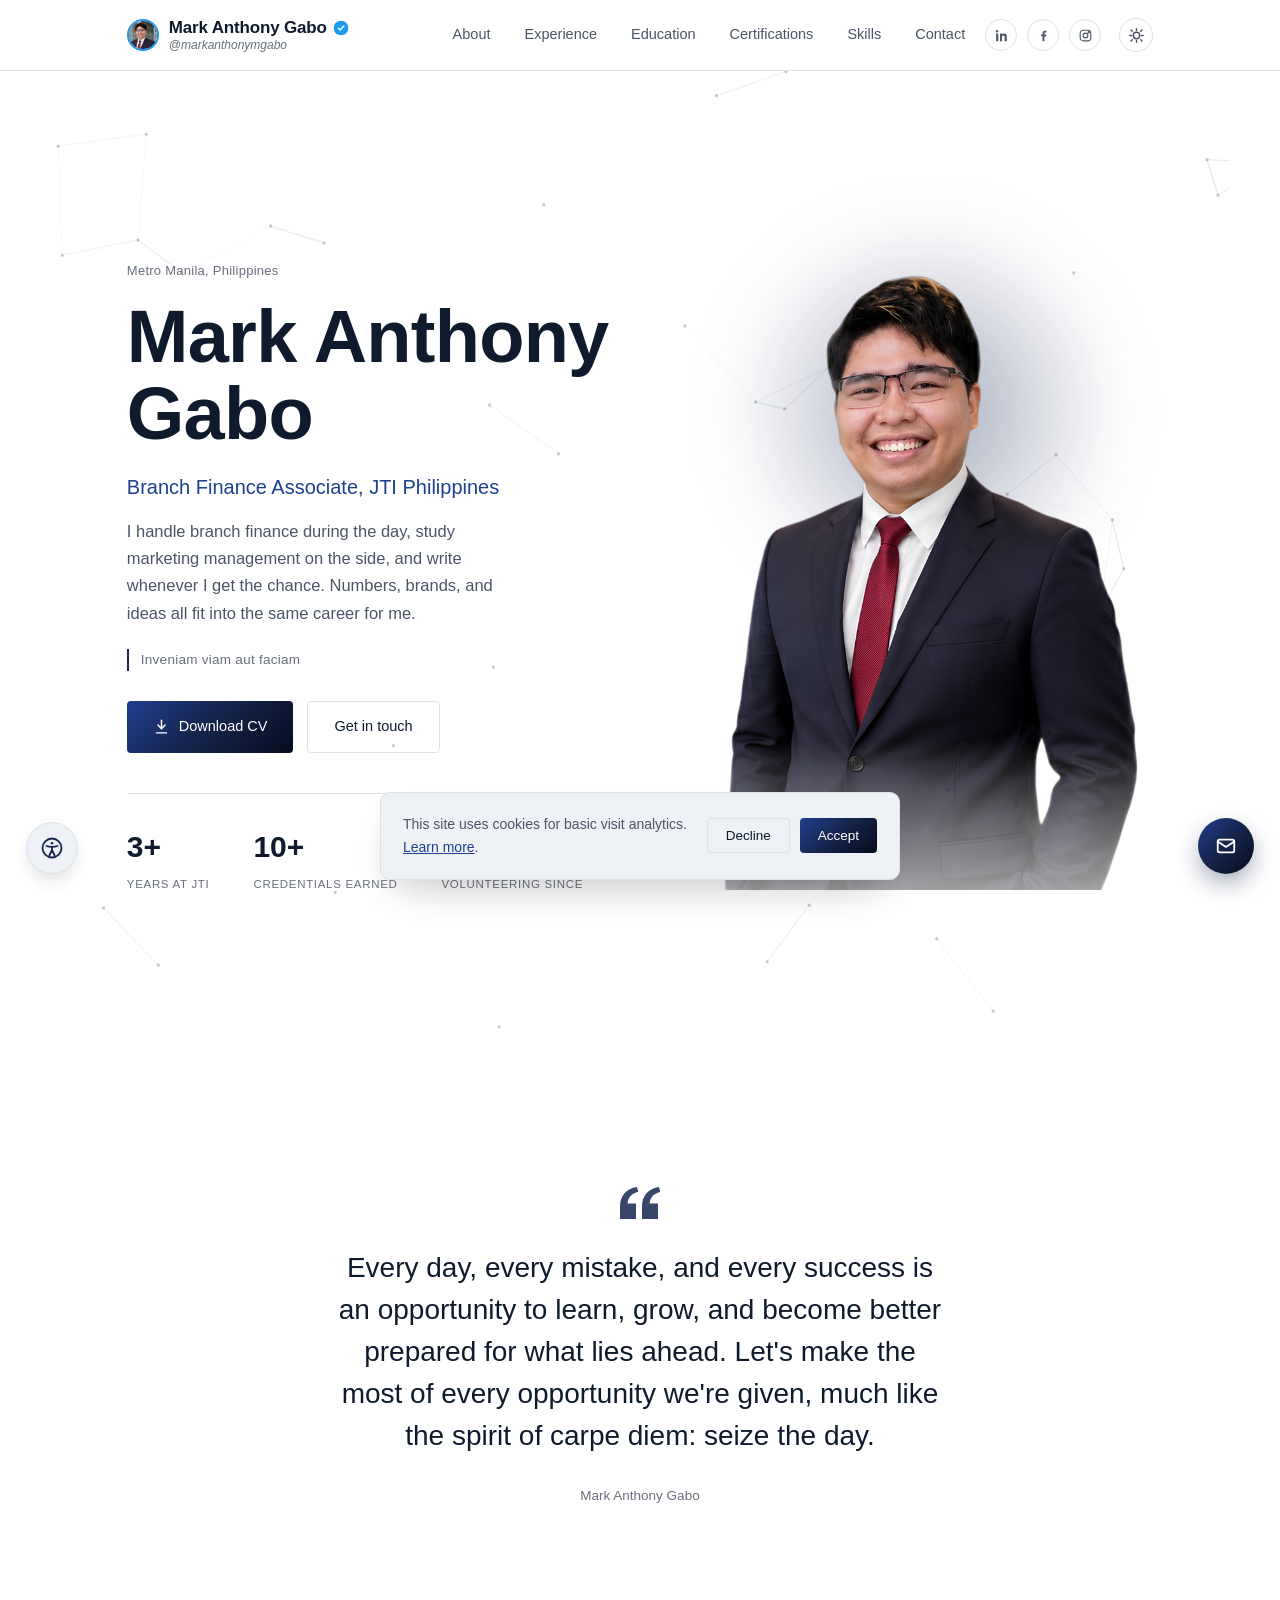
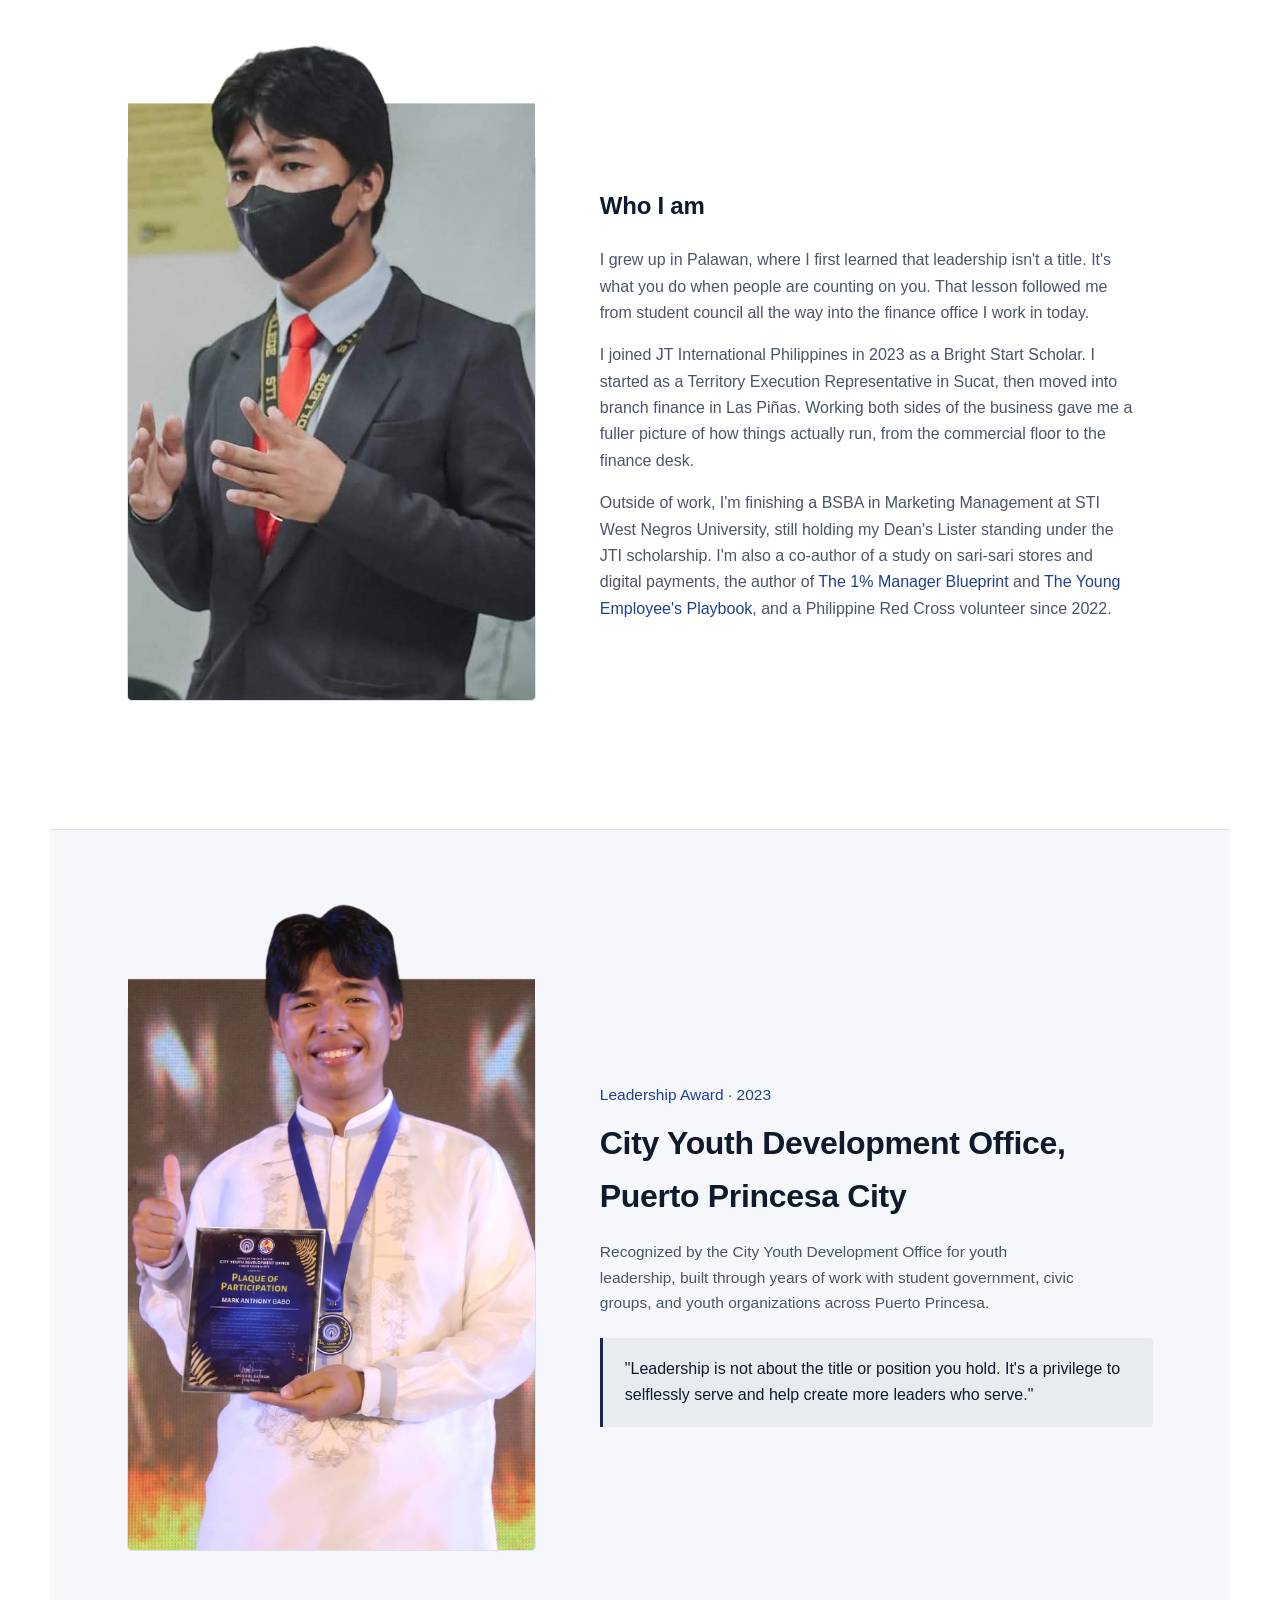
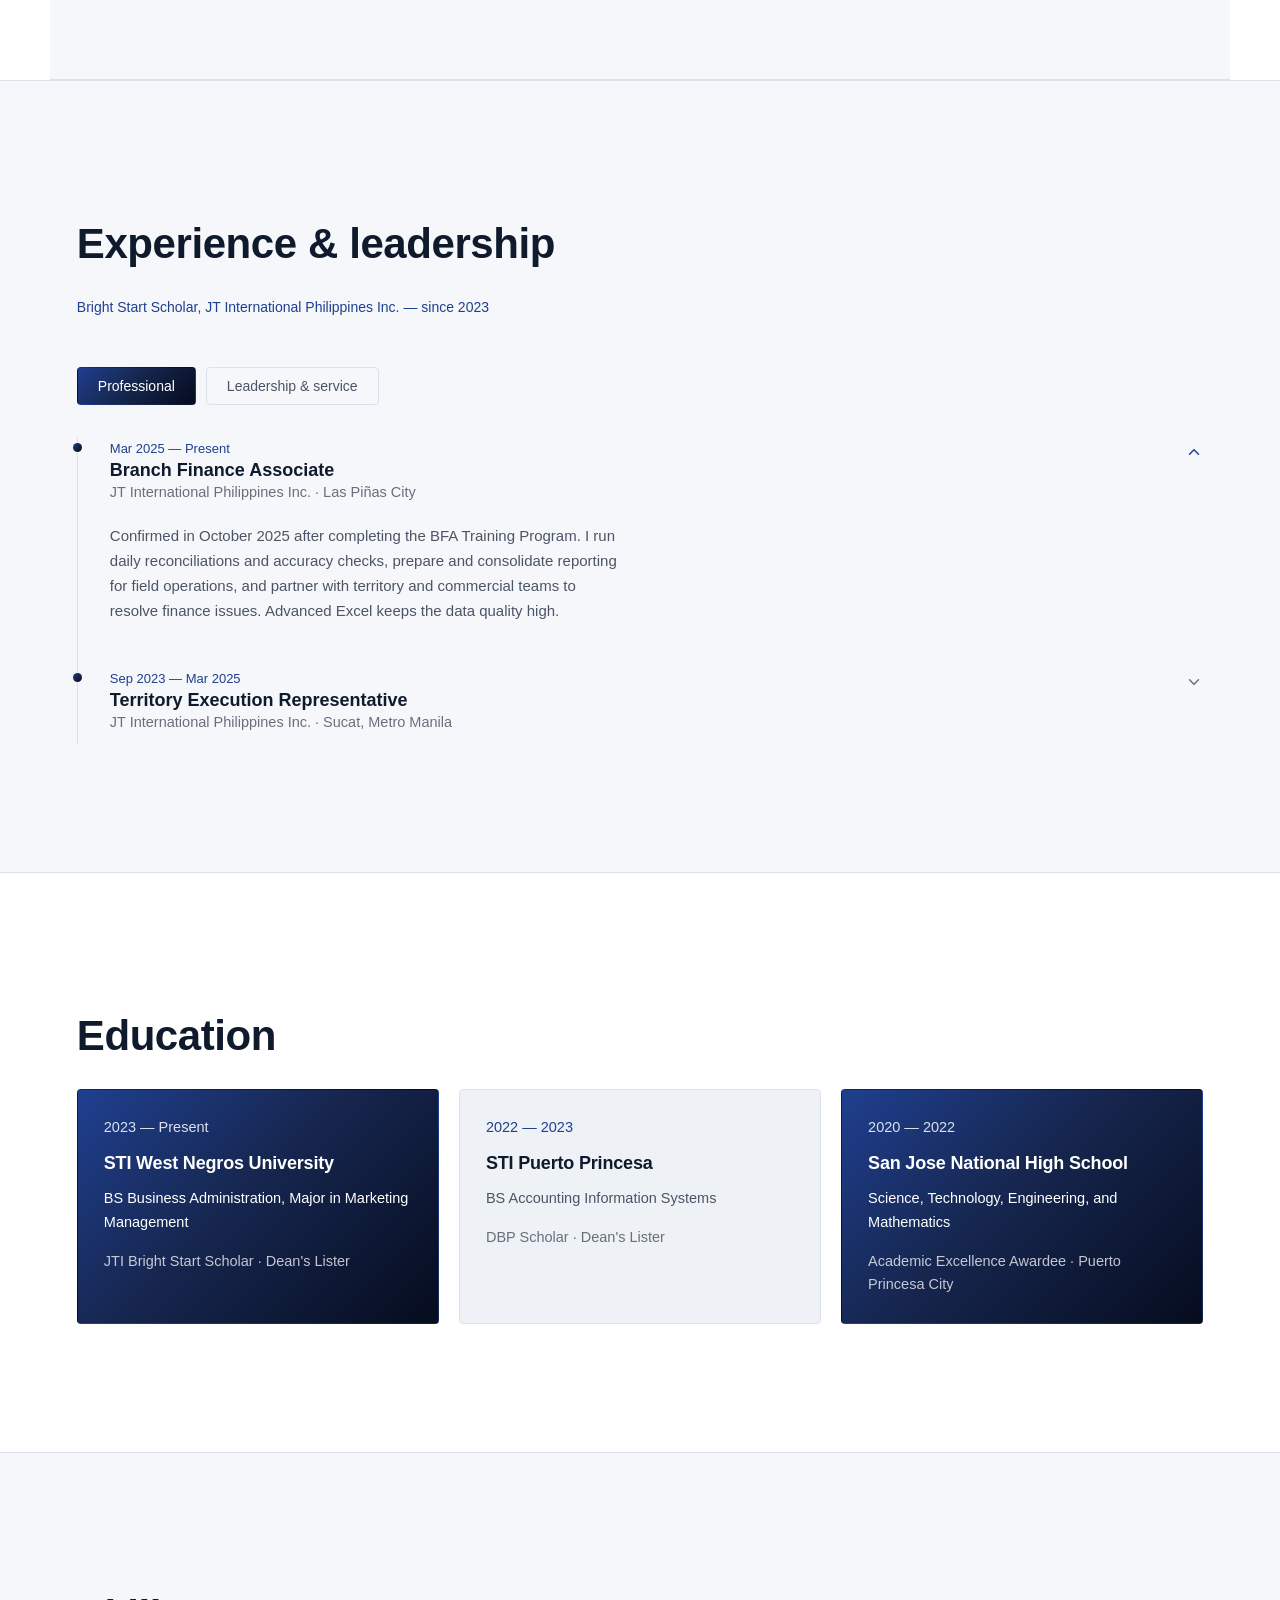
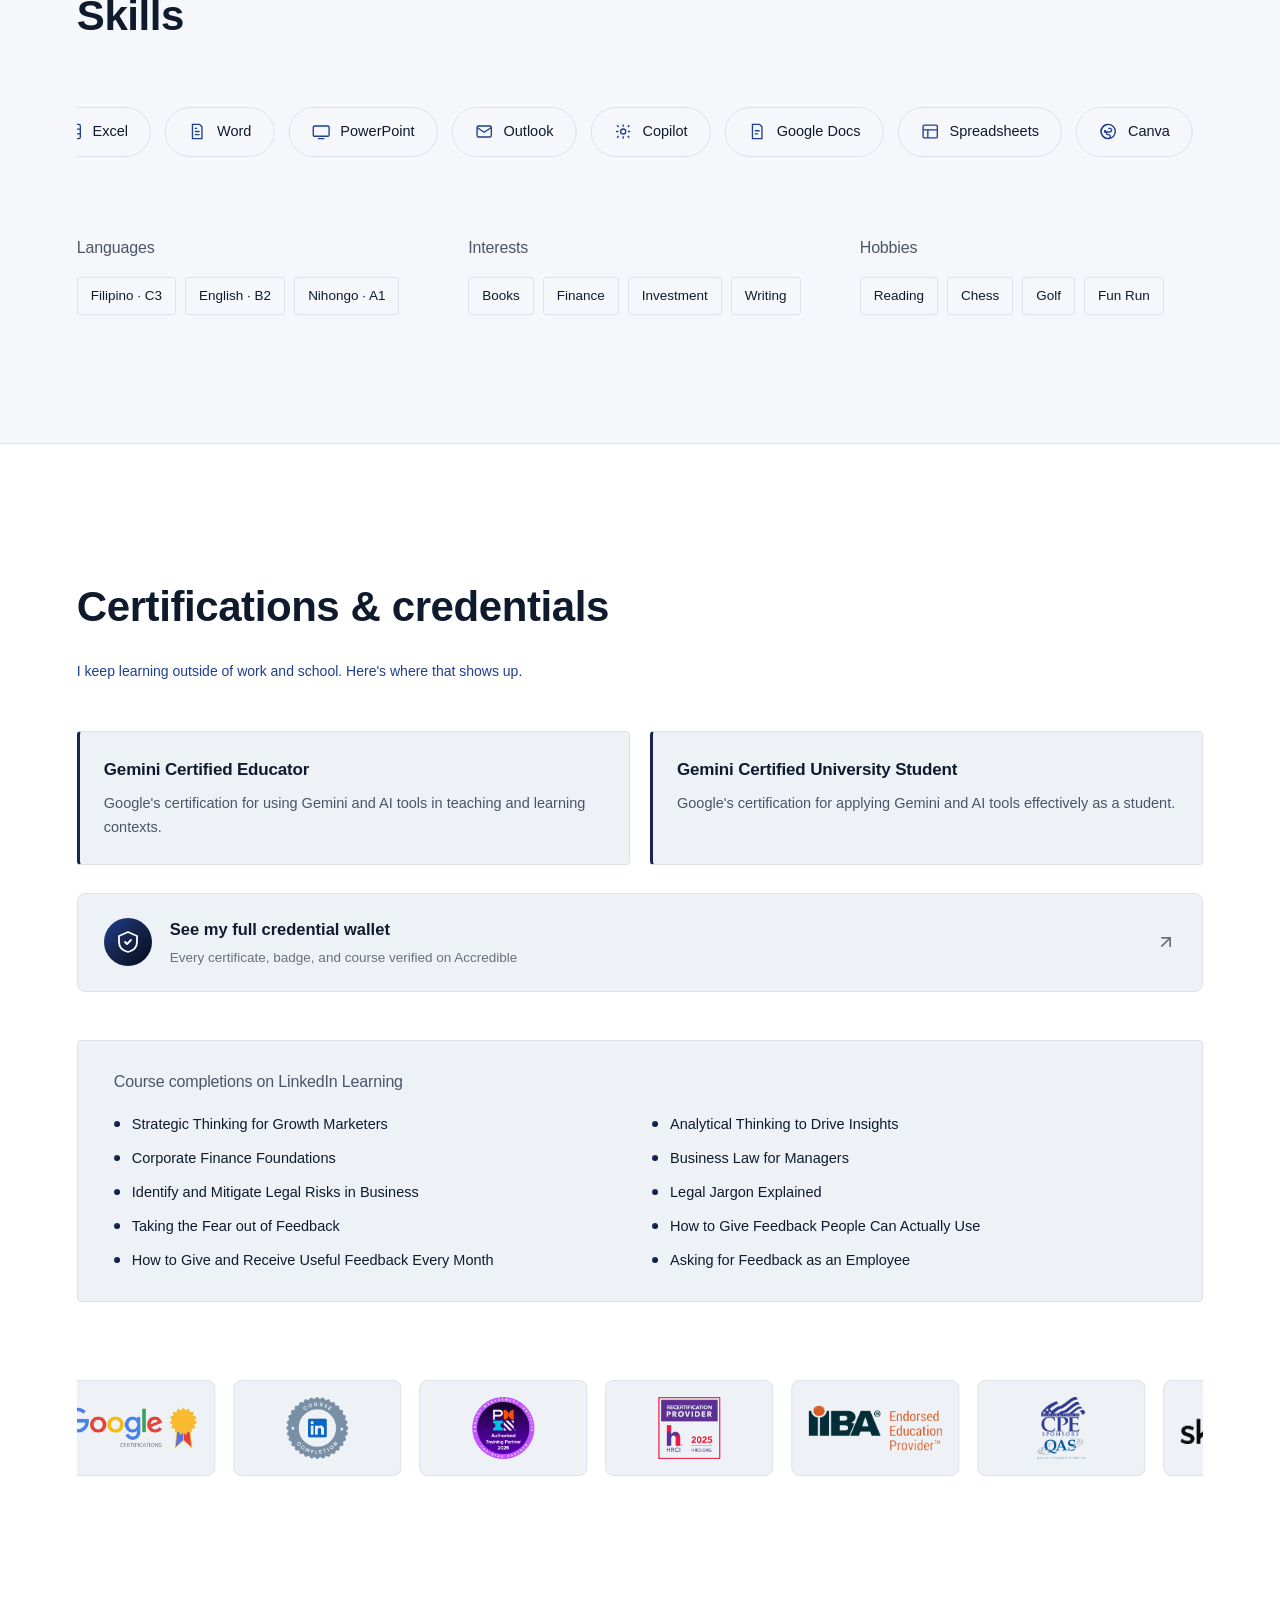
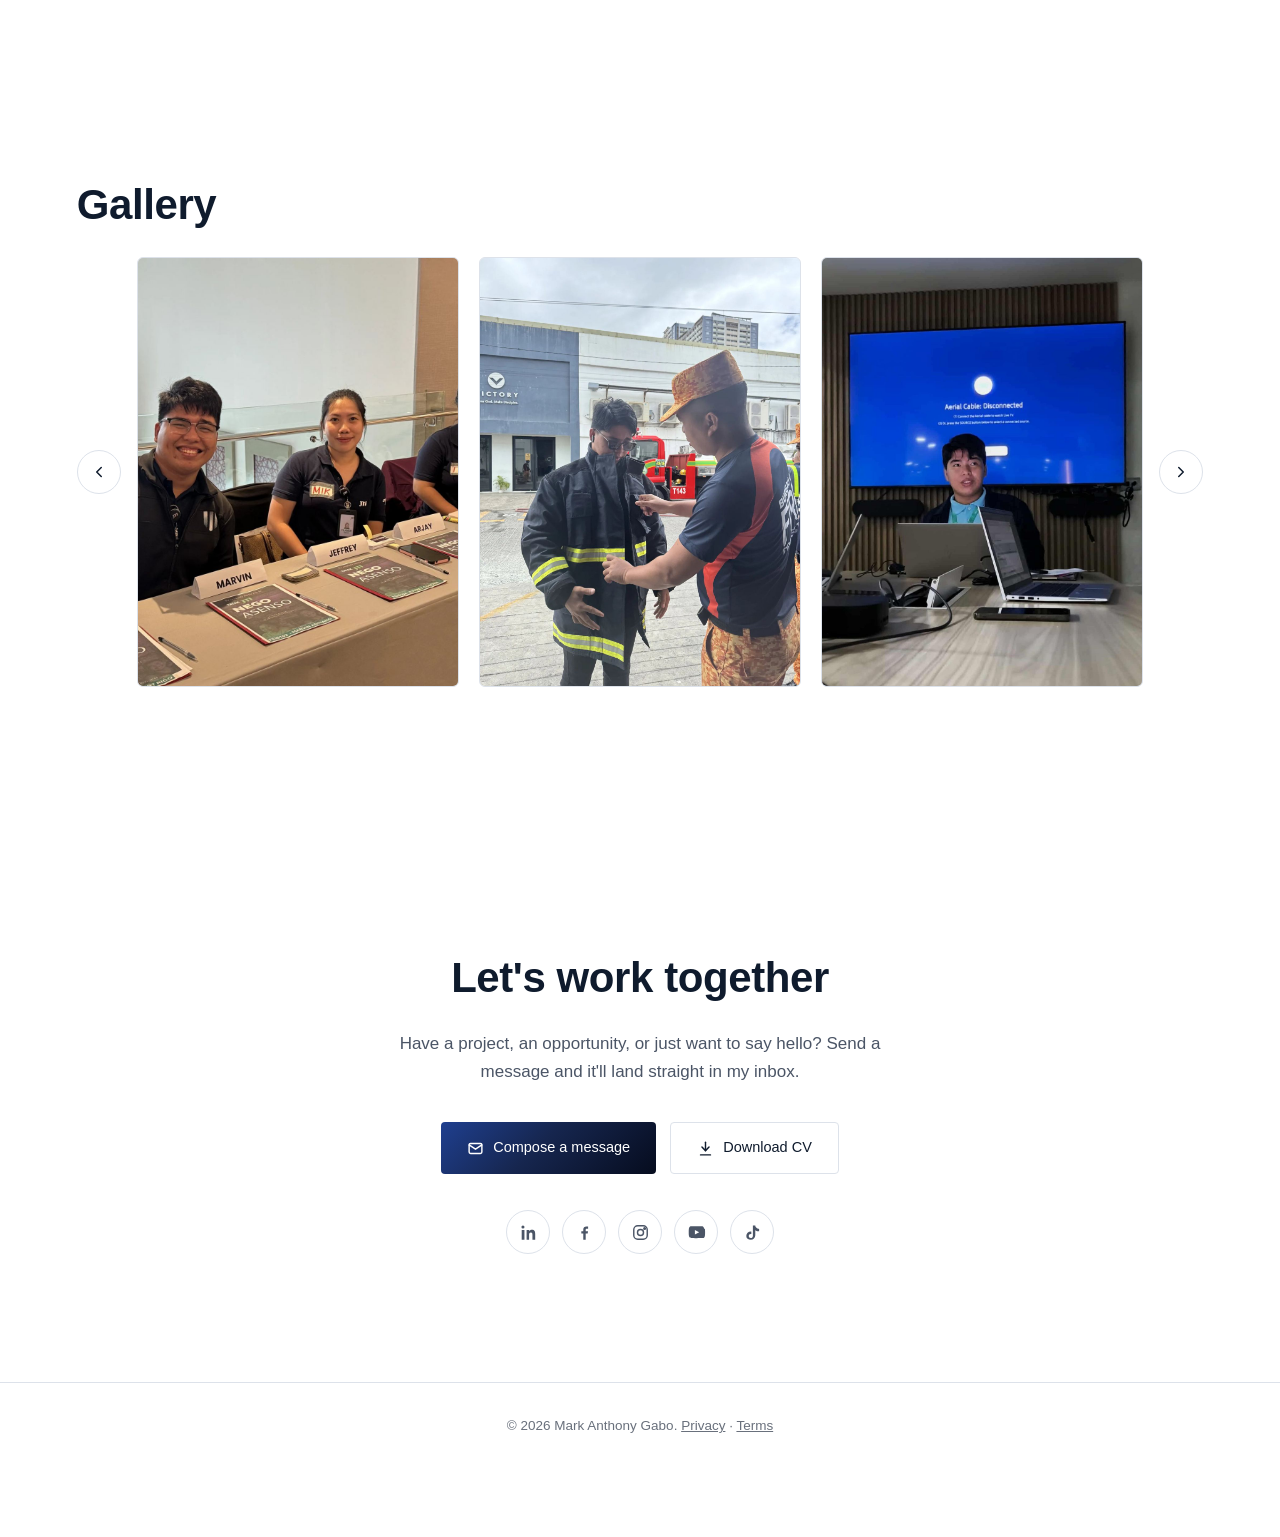
==== commit 635d8c26: "Add files via upload" ====
--- a/index.html
+++ b/index.html
@@ -2,15 +2,36 @@
 <html lang="en">
 <head>
 <meta charset="UTF-8">
+<script>
+  (function () {
+    var saved = localStorage.getItem("theme");
+    var theme = saved || (window.matchMedia("(prefers-color-scheme: dark)").matches ? "dark" : "light");
+    document.documentElement.setAttribute("data-theme", theme);
+
+    var textScale = localStorage.getItem("a11y-text-scale");
+    if (textScale && textScale !== "1") {
+      document.documentElement.style.zoom = textScale;
+    }
+    if (localStorage.getItem("a11y-motion") === "true") {
+      document.documentElement.classList.add("force-reduce-motion");
+    }
+    if (localStorage.getItem("a11y-underline") === "true") {
+      document.documentElement.classList.add("underline-links");
+    }
+  })();
+</script>
 <meta name="viewport" content="width=device-width, initial-scale=1.0">
 <title>Mark Anthony Gabo</title>
 <meta name="description" content="Mark Anthony Gabo — Branch Finance Associate at JTI Philippines. Finance, marketing, leadership, and writing.">
 <meta name="theme-color" content="#ffffff">
+<meta name="robots" content="index, follow, max-image-preview:large">
+<link rel="canonical" href="https://markanthonygabo.com/">
 
 <!-- Favicons -->
 <link rel="icon" type="image/x-icon" href="favicon.ico">
 <link rel="icon" type="image/png" sizes="32x32" href="images/meta/favicon-32.png">
 <link rel="icon" type="image/png" sizes="16x16" href="images/meta/favicon-16.png">
+<link rel="icon" type="image/png" sizes="96x96" href="images/meta/favicon-96.png">
 <link rel="icon" type="image/png" sizes="192x192" href="images/meta/favicon-192.png">
 <link rel="apple-touch-icon" sizes="180x180" href="images/meta/apple-touch-icon.png">
 
@@ -19,11 +40,14 @@
 <meta property="og:title" content="Mark Anthony Gabo — Branch Finance Associate">
 <meta property="og:description" content="Branch Finance Associate at JTI Philippines. Finance, marketing, leadership, and writing.">
 <meta property="og:image" content="https://markanthonygabo.com/images/meta/og-image.jpg">
+<meta property="og:image:alt" content="Mark Anthony Gabo, Branch Finance Associate at JTI Philippines">
 <meta property="og:url" content="https://markanthonygabo.com/">
+<meta property="og:site_name" content="Mark Anthony Gabo">
 <meta name="twitter:card" content="summary_large_image">
 <meta name="twitter:title" content="Mark Anthony Gabo — Branch Finance Associate">
 <meta name="twitter:description" content="Branch Finance Associate at JTI Philippines. Finance, marketing, leadership, and writing.">
 <meta name="twitter:image" content="https://markanthonygabo.com/images/meta/og-image.jpg">
+<meta name="twitter:image:alt" content="Mark Anthony Gabo, Branch Finance Associate at JTI Philippines">
 
 <!-- Structured data -->
 <script type="application/ld+json">
@@ -32,7 +56,9 @@
   "@type": "Person",
   "name": "Mark Anthony Gabo",
   "url": "https://markanthonygabo.com/",
+  "description": "Branch Finance Associate at JT International Philippines Inc., BSBA Marketing Management student, writer, and youth leader from Palawan, Philippines.",
   "jobTitle": "Branch Finance Associate",
+  "image": "https://markanthonygabo.com/images/meta/og-image.jpg",
   "worksFor": {
     "@type": "Organization",
     "name": "JT International Philippines Inc."
@@ -46,11 +72,13 @@
     "addressLocality": "Metro Manila",
     "addressCountry": "PH"
   },
+  "knowsAbout": ["Branch Finance", "Marketing Management", "Leadership", "Financial Reconciliation"],
   "sameAs": [
     "https://www.linkedin.com/in/markanthonymgabo/",
     "https://www.facebook.com/share/19ABEeB2JF/",
     "https://www.instagram.com/markanthonymgabo/",
-    "https://github.com/markanthonygabo"
+    "https://youtube.com/@markanthonygabo",
+    "https://www.tiktok.com/@markanthonymgabo"
   ]
 }
 </script>
@@ -73,7 +101,19 @@
 
 <header class="site-header">
   <div class="header-inner">
-    <a href="#top" class="logo">Mark Anthony Gabo</a>
+    <a href="#top" class="logo">
+      <img src="images/avatar-photo.jpg" alt="" class="logo-avatar">
+      <span class="logo-text">
+        <span class="logo-name">
+          Mark Anthony Gabo
+          <svg class="logo-badge" viewBox="0 0 24 24" fill="none" aria-hidden="true" title="Personal profile mark">
+            <circle cx="12" cy="12" r="11" fill="#1d9bf0"/>
+            <path d="M8 12.3l2.6 2.6L16.3 9" stroke="white" stroke-width="2" stroke-linecap="round" stroke-linejoin="round"/>
+          </svg>
+        </span>
+        <span class="logo-handle">@markanthonymgabo</span>
+      </span>
+    </a>
     <nav class="main-nav" id="main-nav">
       <a href="#about">About</a>
       <a href="#experience">Experience</a>
@@ -94,6 +134,10 @@
           <svg viewBox="0 0 24 24" fill="none" stroke="currentColor" stroke-width="1.8" aria-hidden="true"><rect x="3.5" y="3.5" width="17" height="17" rx="5"/><circle cx="12" cy="12" r="3.8"/><circle cx="17.2" cy="6.8" r="1"/></svg>
         </a>
       </div>
+      <button type="button" class="theme-toggle" id="theme-toggle" aria-label="Toggle dark mode">
+        <svg class="icon-sun" viewBox="0 0 24 24" fill="none" stroke="currentColor" stroke-width="2" stroke-linecap="round" aria-hidden="true"><circle cx="12" cy="12" r="4.5"/><path d="M12 2.5v2.5M12 19v2.5M4.2 4.2l1.8 1.8M18 18l1.8 1.8M2.5 12H5M19 12h2.5M4.2 19.8 6 18M18 6l1.8-1.8"/></svg>
+        <svg class="icon-moon" viewBox="0 0 24 24" fill="none" stroke="currentColor" stroke-width="2" stroke-linecap="round" stroke-linejoin="round" aria-hidden="true"><path d="M20 14.5A8.5 8.5 0 1 1 9.5 4a7 7 0 0 0 10.5 10.5Z"/></svg>
+      </button>
       <button class="nav-toggle" id="nav-toggle" aria-label="Toggle menu" aria-expanded="false">
         <span></span><span></span><span></span>
       </button>
@@ -119,6 +163,20 @@
         </a>
         <a href="mailto:markanthonymgabo@gmail.com" class="btn btn-outline" data-open-modal>Get in touch</a>
       </div>
+      <div class="stat-row">
+        <div class="stat">
+          <p class="stat-number">3+</p>
+          <p class="stat-label">Years at JTI</p>
+        </div>
+        <div class="stat">
+          <p class="stat-number">10+</p>
+          <p class="stat-label">Credentials earned</p>
+        </div>
+        <div class="stat">
+          <p class="stat-number">2022</p>
+          <p class="stat-label">Volunteering since</p>
+        </div>
+      </div>
     </div>
     <div class="hero-image">
       <div class="hero-glow" aria-hidden="true"></div>
@@ -128,28 +186,30 @@
 
   <!-- PHILOSOPHY QUOTE -->
   <section class="quote-feature">
-    <svg class="quote-mark" viewBox="0 0 40 32" fill="none" aria-hidden="true"><path d="M0 32V19.5C0 8.7 6.5 1.6 16.9 0l1.5 4.8C11.6 6.4 8 10.5 7.6 16.4H16v15.6H0Zm22 0V19.5C22 8.7 28.5 1.6 38.9 0l1.5 4.8c-6.8 1.6-10.4 5.7-10.8 11.6H38v15.6H22Z" fill="#16264f"/></svg>
-    <p class="quote-text">Don't give up on your dreams. Keep sleeping</p>
+    <svg class="quote-mark" viewBox="0 0 40 32" fill="none" aria-hidden="true"><path d="M0 32V19.5C0 8.7 6.5 1.6 16.9 0l1.5 4.8C11.6 6.4 8 10.5 7.6 16.4H16v15.6H0Zm22 0V19.5C22 8.7 28.5 1.6 38.9 0l1.5 4.8c-6.8 1.6-10.4 5.7-10.8 11.6H38v15.6H22Z"/></svg>
+    <p class="quote-text">Every day, every mistake, and every success is an opportunity to learn, grow, and become better prepared for what lies ahead. Let's make the most of every opportunity we're given, much like the spirit of carpe diem: seize the day.</p>
     <p class="quote-attribution">Mark Anthony Gabo</p>
   </section>
 
   <!-- ABOUT -->
   <section id="about" class="about">
     <div class="about-image">
-      <img src="images/about-portrait.jpg" alt="Mark Anthony Gabo in formal attire" loading="lazy">
+      <div class="frame-panel"></div>
+      <img src="images/about-portrait-cutout.png" alt="Mark Anthony Gabo in formal attire" class="breakout-img" loading="lazy">
     </div>
     <div class="about-text">
       <h2>Who I am</h2>
       <p>I grew up in Palawan, where I first learned that leadership isn't a title. It's what you do when people are counting on you. That lesson followed me from student council all the way into the finance office I work in today.</p>
       <p>I joined JT International Philippines in 2023 as a Bright Start Scholar. I started as a Territory Execution Representative in Sucat, then moved into branch finance in Las Piñas. Working both sides of the business gave me a fuller picture of how things actually run, from the commercial floor to the finance desk.</p>
-      <p>Outside of work, I'm finishing a BSBA in Marketing Management at STI West Negros University, still holding my Dean's Lister standing under the JTI scholarship. I'm also a co-author of a study on sari-sari stores and digital payments, the author of <em>Diary of a Future CEO</em>, and a Philippine Red Cross volunteer since 2022.</p>
+      <p>Outside of work, I'm finishing a BSBA in Marketing Management at STI West Negros University, still holding my Dean's Lister standing under the JTI scholarship. I'm also a co-author of a study on sari-sari stores and digital payments, the author of <em>The 1% Manager Blueprint</em> and <em>The Young Employee's Playbook</em>, and a Philippine Red Cross volunteer since 2022.</p>
     </div>
   </section>
 
   <!-- LEADERSHIP AWARD -->
   <section class="award">
     <div class="award-image">
-      <img src="images/leadership-award.jpg" alt="Mark Anthony Gabo receiving a leadership award in 2023" loading="lazy">
+      <div class="frame-panel"></div>
+      <img src="images/leadership-award-cutout.png" alt="Mark Anthony Gabo receiving a leadership award in 2023" class="breakout-img" loading="lazy">
     </div>
     <div class="award-content">
       <p class="award-label">Leadership Award · 2023</p>
@@ -364,9 +424,9 @@
       <div class="skills-col">
         <h3>Languages</h3>
         <div class="tag-list">
-          <span class="tag">Filipino — C3</span>
-          <span class="tag">English — B2</span>
-          <span class="tag">Nihongo — A1</span>
+          <span class="tag">Filipino · C3</span>
+          <span class="tag">English · B2</span>
+          <span class="tag">Nihongo · A1</span>
         </div>
       </div>
       <div class="skills-col">
@@ -459,7 +519,7 @@
 
   <!-- FEATURED GALLERY -->
   <section id="gallery" class="gallery">
-    <h2>Featured gallery</h2>
+    <h2>Gallery</h2>
     <div class="gallery-carousel">
       <button type="button" class="gallery-nav gallery-prev" aria-label="Previous photo">
         <svg viewBox="0 0 24 24" fill="none" stroke="currentColor" stroke-width="2" stroke-linecap="round" stroke-linejoin="round"><path d="m15 18-6-6 6-6"/></svg>
@@ -519,8 +579,11 @@
       <a href="https://www.instagram.com/markanthonymgabo/" target="_blank" rel="noopener" class="icon-btn icon-btn-lg" aria-label="Instagram profile">
         <svg viewBox="0 0 24 24" fill="none" stroke="currentColor" stroke-width="1.8" aria-hidden="true"><rect x="3.5" y="3.5" width="17" height="17" rx="5"/><circle cx="12" cy="12" r="3.8"/><circle cx="17.2" cy="6.8" r="1"/></svg>
       </a>
-      <a href="https://github.com/markanthonygabo" target="_blank" rel="noopener" class="icon-btn icon-btn-lg" aria-label="GitHub profile">
-        <svg viewBox="0 0 24 24" fill="currentColor" aria-hidden="true"><path d="M12 2a10 10 0 0 0-3.16 19.5c.5.09.68-.22.68-.48v-1.7c-2.78.6-3.37-1.34-3.37-1.34-.46-1.15-1.11-1.46-1.11-1.46-.9-.62.07-.6.07-.6 1 .07 1.53 1.03 1.53 1.03.9 1.52 2.34 1.08 2.91.83.09-.65.35-1.08.63-1.33-2.22-.25-4.56-1.11-4.56-4.93 0-1.09.39-1.98 1.03-2.68-.1-.25-.45-1.27.1-2.65 0 0 .84-.27 2.75 1.02a9.6 9.6 0 0 1 5 0c1.91-1.3 2.75-1.02 2.75-1.02.55 1.38.2 2.4.1 2.65.64.7 1.03 1.59 1.03 2.68 0 3.83-2.34 4.68-4.57 4.93.36.31.68.92.68 1.85v2.75c0 .26.18.58.69.48A10 10 0 0 0 12 2Z"/></svg>
+      <a href="https://youtube.com/@markanthonygabo" target="_blank" rel="noopener" class="icon-btn icon-btn-lg" aria-label="YouTube channel">
+        <svg viewBox="0 0 24 24" fill="currentColor" aria-hidden="true"><path d="M21.6 7.2s-.21-1.5-.87-2.16c-.83-.87-1.76-.87-2.19-.92C15.44 4 12 4 12 4h-.01s-3.44 0-6.54.12c-.43.05-1.36.05-2.19.92C2.6 5.7 2.4 7.2 2.4 7.2S2.18 8.96 2.18 10.72v1.65c0 1.76.22 3.52.22 3.52s.21 1.5.87 2.16c.83.87 1.92.84 2.4.94 1.74.17 7.33.22 7.33.22s3.45 0 6.55-.13c.43-.05 1.36-.05 2.19-.92.66-.66.87-2.16.87-2.16s.22-1.76.22-3.52v-1.65c0-1.76-.22-3.52-.22-3.52ZM9.98 14.5v-5.6l5.4 2.81-5.4 2.79Z"/></svg>
+      </a>
+      <a href="https://www.tiktok.com/@markanthonymgabo" target="_blank" rel="noopener" class="icon-btn icon-btn-lg" aria-label="TikTok profile">
+        <svg viewBox="0 0 24 24" fill="currentColor" aria-hidden="true"><path d="M16.6 5.82c-.7-.77-1.09-1.77-1.09-2.82h-3.02v13.44c0 1.46-1.18 2.66-2.66 2.66a2.66 2.66 0 0 1-2.66-2.66 2.66 2.66 0 0 1 2.66-2.66c.24 0 .48.03.7.1v-3.07a5.7 5.7 0 0 0-.7-.04c-3.13 0-5.68 2.55-5.68 5.68S6.71 21.13 9.84 21.13s5.68-2.55 5.68-5.68V9.01a8.29 8.29 0 0 0 4.84 1.55V7.54c0 0-1.98.1-3.76-1.72Z"/></svg>
       </a>
     </div>
   </section>
@@ -538,6 +601,51 @@
     <button type="button" class="btn btn-outline" id="cookie-decline">Decline</button>
     <button type="button" class="btn btn-solid" id="cookie-accept">Accept</button>
   </div>
+</div>
+
+<!-- Accessibility -->
+<button type="button" class="a11y-fab" id="a11y-toggle" aria-label="Accessibility settings">
+  <svg viewBox="0 0 24 24" fill="none" stroke="currentColor" stroke-width="1.8" stroke-linecap="round" stroke-linejoin="round" aria-hidden="true"><circle cx="12" cy="12" r="9.5"/><circle cx="12" cy="7.2" r="1.3" fill="currentColor" stroke="none"/><path d="M6.5 10c2.3.8 3.7.8 5.5.8s3.2 0 5.5-.8"/><path d="M12 10.8v3.2M9.3 19.5 12 14l2.7 5.5"/></svg>
+</button>
+
+<div class="a11y-panel" id="a11y-panel" hidden>
+  <div class="a11y-panel-header">
+    <h3>Accessibility</h3>
+    <button type="button" class="modal-close" id="a11y-close" aria-label="Close">
+      <svg viewBox="0 0 24 24" fill="none" stroke="currentColor" stroke-width="2" stroke-linecap="round" stroke-linejoin="round" aria-hidden="true"><path d="M18 6 6 18"/><path d="M6 6l12 12"/></svg>
+    </button>
+  </div>
+
+  <p class="a11y-group-label">Text size</p>
+  <div class="a11y-size-row">
+    <button type="button" class="a11y-size-btn" data-size="1">A</button>
+    <button type="button" class="a11y-size-btn" data-size="1.12">A+</button>
+    <button type="button" class="a11y-size-btn" data-size="1.25">A++</button>
+  </div>
+
+  <div class="a11y-switch-row">
+    <div class="a11y-switch-text">
+      <p class="a11y-switch-title">Reduce motion</p>
+      <p class="a11y-switch-sub">No animation or drifting</p>
+    </div>
+    <label class="a11y-switch">
+      <input type="checkbox" id="a11y-motion">
+      <span></span>
+    </label>
+  </div>
+
+  <div class="a11y-switch-row">
+    <div class="a11y-switch-text">
+      <p class="a11y-switch-title">Underline links</p>
+      <p class="a11y-switch-sub">Every link gets a line</p>
+    </div>
+    <label class="a11y-switch">
+      <input type="checkbox" id="a11y-underline">
+      <span></span>
+    </label>
+  </div>
+
+  <button type="button" class="a11y-reset" id="a11y-reset">Reset to default</button>
 </div>
 
 <!-- Floating compose button -->
@@ -552,7 +660,7 @@
       <svg viewBox="0 0 24 24" fill="none" stroke="currentColor" stroke-width="2" stroke-linecap="round" stroke-linejoin="round" aria-hidden="true"><path d="M18 6 6 18"/><path d="M6 6l12 12"/></svg>
     </button>
     <h3 id="modal-title">Send a message</h3>
-    <p class="modal-sub">This opens your email app with the message ready to send.</p>
+    <p class="modal-sub">Sends straight to my inbox, no email app needed.</p>
     <form id="contact-form">
       <label for="cf-name">Name</label>
       <input type="text" id="cf-name" name="name" placeholder="Your name" required>
@@ -562,9 +670,10 @@
       <textarea id="cf-message" name="message" rows="4" placeholder="What would you like to talk about?" required></textarea>
       <div class="hp-field" aria-hidden="true">
         <label for="cf-company">Company</label>
-        <input type="text" id="cf-company" name="company" tabindex="-1" autocomplete="off">
-      </div>
-      <button type="submit" class="btn btn-solid modal-submit">Send message</button>
+        <input type="text" id="cf-company" name="_gotcha" tabindex="-1" autocomplete="off">
+      </div>
+      <p class="modal-status" id="modal-status" hidden></p>
+      <button type="submit" class="btn btn-solid modal-submit" id="modal-submit-btn">Send message</button>
     </form>
   </div>
 </div>
--- a/css/style.css
+++ b/css/style.css
@@ -9,11 +9,13 @@
   --red: #16264f;
   --red-bright: #1f3f8f;
   --red-deep: #060c1e;
+  --accent-rgb: 22, 38, 79;
   --gradient-red: linear-gradient(135deg, var(--red-bright) 0%, var(--red) 45%, var(--red-deep) 100%);
   --white: #0f1b2d;
   --on-accent: #ffffff;
   --grey: #4b5566;
   --grey-dim: #69707c;
+  --header-bg: rgba(255, 255, 255, 0.85);
 
   --font-display: "Poppins", -apple-system, BlinkMacSystemFont, "Segoe UI", sans-serif;
   --font-body: "Poppins", -apple-system, BlinkMacSystemFont, "Segoe UI", sans-serif;
@@ -22,7 +24,28 @@
   --gutter: clamp(24px, 6vw, 96px);
 }
 
+[data-theme="dark"] {
+  --black: #0a0a0a;
+  --black-soft: #131313;
+  --panel-solid: #161414;
+  --line: #2a2727;
+  --red: #c81e3a;
+  --red-bright: #ff3b4e;
+  --red-deep: #6e0f22;
+  --accent-rgb: 200, 30, 58;
+  --white: #f5f3f0;
+  --on-accent: #ffffff;
+  --grey: #a3a09c;
+  --grey-dim: #8a8580;
+  --header-bg: rgba(10, 10, 10, 0.88);
+}
+
 * { box-sizing: border-box; }
+
+html {
+  color-scheme: light dark;
+  transition: background-color 0.25s ease;
+}
 
 .skip-link {
   position: absolute;
@@ -121,7 +144,7 @@
 }
 
 .btn-solid:hover {
-  box-shadow: 0 8px 24px -6px rgba(22, 38, 79, 0.55);
+  box-shadow: 0 8px 24px -6px rgba(var(--accent-rgb), 0.55);
   transform: translateY(-1px);
 }
 
@@ -143,7 +166,7 @@
   position: sticky;
   top: 0;
   z-index: 100;
-  background: rgba(255, 255, 255, 0.85);
+  background: var(--header-bg);
   backdrop-filter: blur(10px);
   border-bottom: 1px solid var(--line);
 }
@@ -164,6 +187,45 @@
   font-weight: 600;
   letter-spacing: -0.01em;
   white-space: nowrap;
+  display: inline-flex;
+  align-items: center;
+  gap: 10px;
+}
+
+.logo-text {
+  display: flex;
+  flex-direction: column;
+  gap: 1px;
+  line-height: 1.15;
+}
+
+.logo-name {
+  display: inline-flex;
+  align-items: center;
+  gap: 6px;
+}
+
+.logo-handle {
+  font-family: var(--font-body);
+  font-style: italic;
+  font-weight: 400;
+  font-size: 12px;
+  color: var(--grey-dim);
+  letter-spacing: 0;
+}
+
+.logo-avatar {
+  width: 32px;
+  height: 32px;
+  border-radius: 50%;
+  object-fit: cover;
+  border: 2px solid #1d9bf0;
+}
+
+.logo-badge {
+  width: 16px;
+  height: 16px;
+  flex-shrink: 0;
 }
 
 .main-nav {
@@ -234,6 +296,40 @@
 
 .icon-btn-lg { width: 44px; height: 44px; }
 .icon-btn-lg svg { width: 19px; height: 19px; }
+
+.theme-toggle {
+  display: inline-flex;
+  align-items: center;
+  justify-content: center;
+  width: 34px;
+  height: 34px;
+  border-radius: 50%;
+  border: 1px solid var(--line);
+  background: transparent;
+  color: var(--grey);
+  cursor: pointer;
+  flex-shrink: 0;
+  transition: border-color 0.2s ease, color 0.2s ease, transform 0.15s ease;
+}
+
+.theme-toggle:hover {
+  border-color: var(--red);
+  color: var(--red-bright);
+}
+
+.theme-toggle:active {
+  transform: scale(0.9);
+}
+
+.theme-toggle svg {
+  width: 17px;
+  height: 17px;
+}
+
+.theme-toggle .icon-moon { display: none; }
+
+[data-theme="dark"] .theme-toggle .icon-sun { display: none; }
+[data-theme="dark"] .theme-toggle .icon-moon { display: block; }
 
 .nav-toggle {
   display: none;
@@ -329,12 +425,36 @@
   flex-wrap: wrap;
 }
 
+.stat-row {
+  display: flex;
+  gap: clamp(24px, 4vw, 44px);
+  margin-top: 40px;
+  padding-top: 28px;
+  border-top: 1px solid var(--line);
+}
+
+.stat-number {
+  font-family: var(--font-display);
+  font-size: clamp(24px, 2.6vw, 30px);
+  font-weight: 700;
+  color: var(--white);
+  margin-bottom: 4px;
+}
+
+.stat-label {
+  font-size: 11.5px;
+  font-weight: 500;
+  letter-spacing: 0.06em;
+  text-transform: uppercase;
+  color: var(--grey-dim);
+}
+
 .hero-image {
   position: relative;
   display: flex;
   align-items: center;
   justify-content: center;
-  min-height: 420px;
+  min-height: 560px;
 }
 
 .hero-glow {
@@ -344,7 +464,7 @@
   transform: translateX(-50%);
   width: 78%;
   aspect-ratio: 1;
-  background: radial-gradient(circle, rgba(22, 38, 79, 0.42) 0%, rgba(22, 38, 79, 0.12) 55%, transparent 75%);
+  background: radial-gradient(circle, rgba(var(--accent-rgb), 0.42) 0%, rgba(var(--accent-rgb), 0.12) 55%, transparent 75%);
   filter: blur(38px);
   z-index: 0;
   pointer-events: none;
@@ -354,7 +474,7 @@
   position: relative;
   z-index: 1;
   width: auto;
-  height: clamp(380px, 50vw, 640px);
+  height: clamp(500px, 64vw, 860px);
   max-width: 100%;
   object-fit: contain;
   transform-origin: center bottom;
@@ -379,23 +499,31 @@
 .about-image {
   position: relative;
   aspect-ratio: 3 / 4;
-  overflow: hidden;
   border-radius: 4px;
   border: 1px solid var(--line);
-}
-
-.about-image::after {
-  content: "";
+  margin-top: 48px;
+}
+
+.frame-panel {
   position: absolute;
   inset: 0;
-  box-shadow: inset 0 -60px 60px -20px rgba(10, 10, 10, 0.7);
-}
-
-.about-image img {
+  background: var(--panel-solid);
+  border: 1px solid var(--line);
+  border-radius: 4px;
+  z-index: 0;
+}
+
+.breakout-img {
+  position: absolute;
+  left: 0;
+  right: 0;
+  bottom: 0;
   width: 100%;
-  height: 100%;
+  height: 122%;
   object-fit: cover;
   object-position: top center;
+  z-index: 1;
+  border-radius: 0 0 4px 4px;
 }
 
 .about-text h2 { margin-bottom: 22px; }
@@ -417,6 +545,19 @@
   padding: 0;
   max-width: var(--max-width);
   border-left: 1px solid var(--line);
+  position: relative;
+}
+
+.timeline::before {
+  content: "";
+  position: absolute;
+  top: 0;
+  left: -1px;
+  width: 2px;
+  height: calc(var(--progress, 0) * 100%);
+  background: var(--gradient-red);
+  transition: height 0.08s linear;
+  pointer-events: none;
 }
 
 .timeline-item {
@@ -646,7 +787,7 @@
   align-items: center;
   justify-content: center;
   cursor: pointer;
-  box-shadow: 0 10px 28px -6px rgba(22, 38, 79, 0.6);
+  box-shadow: 0 10px 28px -6px rgba(var(--accent-rgb), 0.6);
   z-index: 90;
   transition: transform 0.2s ease, box-shadow 0.2s ease;
 }
@@ -655,7 +796,7 @@
 
 .fab:hover {
   transform: translateY(-2px) scale(1.04);
-  box-shadow: 0 14px 32px -6px rgba(22, 38, 79, 0.7);
+  box-shadow: 0 14px 32px -6px rgba(var(--accent-rgb), 0.7);
 }
 
 /* ============================================
@@ -762,6 +903,17 @@
   margin-top: 18px;
   justify-content: center;
   width: 100%;
+}
+
+.modal-status {
+  margin-top: 14px;
+  font-size: 13.5px;
+  color: var(--red-bright);
+  text-align: center;
+}
+
+.modal-status-error {
+  color: var(--red);
 }
 
 /* ============================================
@@ -850,6 +1002,7 @@
   height: 32px;
   margin: 0 auto 20px;
   opacity: 0.85;
+  fill: var(--red);
 }
 
 .quote-text {
@@ -882,17 +1035,11 @@
 }
 
 .award-image {
+  position: relative;
   aspect-ratio: 3 / 4;
-  overflow: hidden;
   border-radius: 4px;
   border: 1px solid var(--line);
-}
-
-.award-image img {
-  width: 100%;
-  height: 100%;
-  object-fit: cover;
-  object-position: top center;
+  margin-top: 48px;
 }
 
 .award-label {
@@ -916,7 +1063,7 @@
   margin: 22px 0 0;
   padding: 18px 22px;
   border-left: 3px solid var(--red);
-  background: rgba(22, 38, 79, 0.06);
+  background: rgba(var(--accent-rgb), 0.06);
   border-radius: 0 4px 4px 0;
 }
 
@@ -937,7 +1084,6 @@
   margin: 0 auto 32px;
   display: flex;
   gap: 10px;
-  flex-wrap: wrap;
 }
 
 .tab-btn {
@@ -1091,26 +1237,19 @@
 
 .marquee {
   overflow: hidden;
+  padding: 10px 0;
 }
 
 .marquee-track {
   display: flex;
   width: max-content;
-  animation: marquee-scroll 32s linear infinite;
-}
-
-.cert-marquee .marquee-track {
-  animation-duration: 28s;
-}
-
-@keyframes marquee-scroll {
-  from { transform: translateX(0); }
-  to { transform: translateX(-50%); }
-}
-
-@media (prefers-reduced-motion: reduce) {
-  .marquee-track { animation: none; }
-  .marquee { overflow-x: auto; }
+  cursor: grab;
+  touch-action: pan-y;
+  user-select: none;
+}
+
+.marquee-track:active {
+  cursor: grabbing;
 }
 
 .marquee-panel + .skills-grid { margin-top: 40px; }
@@ -1148,8 +1287,8 @@
   display: flex;
   align-items: center;
   justify-content: center;
-  background: var(--panel-solid);
-  border: 1px solid var(--line);
+  background: #eef1f6;
+  border: 1px solid #dde2ea;
   border-radius: 8px;
   width: 168px;
   height: 96px;
@@ -1161,7 +1300,7 @@
 
 .cert-chip:hover {
   transform: translateY(-4px);
-  box-shadow: 0 12px 24px -8px rgba(22, 38, 79, 0.4);
+  box-shadow: 0 12px 24px -8px rgba(var(--accent-rgb), 0.4);
 }
 
 .cert-chip img {
@@ -1227,7 +1366,7 @@
 .wallet-card:hover {
   border-color: var(--red);
   transform: translateY(-3px);
-  box-shadow: 0 16px 32px -14px rgba(22, 38, 79, 0.45);
+  box-shadow: 0 16px 32px -14px rgba(var(--accent-rgb), 0.45);
 }
 
 .wallet-card-icon {
@@ -1404,7 +1543,7 @@
     order: -1;
     min-height: 320px;
   }
-  .hero-image img { height: clamp(320px, 68vw, 480px); }
+  .hero-image img { height: clamp(360px, 74vw, 540px); }
   .about {
     grid-template-columns: 1fr;
   }
@@ -1452,31 +1591,45 @@
 
   .main-nav {
     position: absolute;
-    top: 100%;
-    left: 0;
-    right: 0;
+    top: calc(100% + 10px);
+    left: 16px;
+    right: 16px;
     background: var(--black-soft);
-    border-bottom: 1px solid var(--line);
+    border: 1px solid var(--line);
+    border-radius: 16px;
+    box-shadow: 0 20px 45px -18px rgba(0,0,0,0.3);
     flex-direction: column;
     gap: 0;
     max-height: 0;
+    overflow: hidden;
     overflow-y: auto;
     -webkit-overflow-scrolling: touch;
-    transition: max-height 0.3s ease;
+    opacity: 0;
+    transition: max-height 0.3s ease, opacity 0.25s ease;
   }
 
   .main-nav.open {
     max-height: min(70vh, 400px);
+    opacity: 1;
   }
 
   .main-nav a {
-    padding: 16px var(--gutter);
+    padding: 16px 20px;
     border-bottom: 1px solid var(--line);
     transition: background 0.15s ease;
   }
 
+  .main-nav a:first-child {
+    border-radius: 16px 16px 0 0;
+  }
+
+  .main-nav a:last-child {
+    border-bottom: none;
+    border-radius: 0 0 16px 16px;
+  }
+
   .main-nav a:active {
-    background: rgba(22, 38, 79, 0.12);
+    background: rgba(var(--accent-rgb), 0.12);
   }
 
   .header-actions { gap: 12px; }
@@ -1498,7 +1651,19 @@
 
   .fab { bottom: 18px; right: 18px; width: 50px; height: 50px; }
 
-  .tabs { justify-content: center; }
+  .tabs {
+    flex-wrap: nowrap;
+    overflow-x: auto;
+    -webkit-overflow-scrolling: touch;
+    justify-content: flex-start;
+    scrollbar-width: none;
+  }
+  .tabs::-webkit-scrollbar { display: none; }
+  .tab-btn {
+    flex-shrink: 0;
+    padding: 9px 16px;
+    font-size: 13px;
+  }
   .cert-chip { width: 130px; height: 76px; }
   .gallery-tile { flex: 0 0 100%; }
   .gallery-nav { width: 38px; height: 38px; }
@@ -1540,3 +1705,253 @@
   right: 24px;
   background: rgba(255,255,255,0.06);
 }
+
+/* ============================================
+   ACCESSIBILITY PANEL
+   ============================================ */
+.a11y-fab {
+  position: fixed;
+  bottom: 26px;
+  left: 26px;
+  width: 52px;
+  height: 52px;
+  border-radius: 50%;
+  border: 1px solid var(--line);
+  background: var(--panel-solid);
+  color: var(--red);
+  display: flex;
+  align-items: center;
+  justify-content: center;
+  cursor: pointer;
+  box-shadow: 0 10px 24px -10px rgba(0,0,0,0.25);
+  z-index: 90;
+  transition: transform 0.2s ease, box-shadow 0.2s ease;
+}
+
+.a11y-fab svg { width: 24px; height: 24px; }
+
+.a11y-fab:hover {
+  transform: translateY(-2px) scale(1.04);
+}
+
+.a11y-panel {
+  position: fixed;
+  bottom: 90px;
+  left: 26px;
+  width: 320px;
+  max-width: calc(100vw - 40px);
+  background: var(--red);
+  border-radius: 14px;
+  padding: 24px;
+  z-index: 260;
+  box-shadow: 0 30px 60px -20px rgba(0,0,0,0.4);
+}
+
+.a11y-panel[hidden] { display: none; }
+
+.a11y-panel-header {
+  display: flex;
+  align-items: center;
+  justify-content: space-between;
+  margin-bottom: 20px;
+}
+
+.a11y-panel-header h3 {
+  font-family: var(--font-display);
+  font-size: 19px;
+  font-weight: 700;
+  color: var(--on-accent);
+  margin: 0;
+}
+
+.a11y-panel .modal-close {
+  border-color: rgba(255,255,255,0.25);
+  color: var(--on-accent);
+}
+
+.a11y-panel .modal-close:hover {
+  border-color: var(--on-accent);
+  color: var(--on-accent);
+  opacity: 0.8;
+}
+
+.a11y-group-label {
+  font-size: 11px;
+  font-weight: 600;
+  letter-spacing: 0.08em;
+  text-transform: uppercase;
+  color: rgba(255,255,255,0.6);
+  margin: 0 0 10px;
+}
+
+.a11y-size-row {
+  display: flex;
+  gap: 10px;
+  margin-bottom: 22px;
+}
+
+.a11y-size-btn {
+  flex: 1;
+  padding: 12px 0;
+  border-radius: 8px;
+  border: none;
+  background: rgba(255,255,255,0.1);
+  color: var(--on-accent);
+  font-family: var(--font-display);
+  font-weight: 700;
+  cursor: pointer;
+  transition: background 0.2s ease;
+}
+
+.a11y-size-btn:nth-child(2) { font-size: 15px; }
+.a11y-size-btn:nth-child(3) { font-size: 17px; }
+
+.a11y-size-btn.active {
+  background: var(--red-bright);
+}
+
+.a11y-switch-row {
+  display: flex;
+  align-items: center;
+  justify-content: space-between;
+  gap: 14px;
+  padding: 14px 0;
+  border-top: 1px solid rgba(255,255,255,0.12);
+}
+
+.a11y-switch-title {
+  color: var(--on-accent);
+  font-size: 14.5px;
+  font-weight: 600;
+  margin: 0;
+}
+
+.a11y-switch-sub {
+  color: rgba(255,255,255,0.6);
+  font-size: 12.5px;
+  margin: 2px 0 0;
+}
+
+.a11y-switch {
+  position: relative;
+  flex-shrink: 0;
+  width: 42px;
+  height: 24px;
+}
+
+.a11y-switch input {
+  opacity: 0;
+  width: 0;
+  height: 0;
+}
+
+.a11y-switch span {
+  position: absolute;
+  inset: 0;
+  background: rgba(255,255,255,0.18);
+  border-radius: 999px;
+  cursor: pointer;
+  transition: background 0.2s ease;
+}
+
+.a11y-switch span::before {
+  content: "";
+  position: absolute;
+  width: 18px;
+  height: 18px;
+  left: 3px;
+  top: 3px;
+  background: var(--on-accent);
+  border-radius: 50%;
+  transition: transform 0.2s ease;
+}
+
+.a11y-switch input:checked + span {
+  background: var(--red-bright);
+}
+
+.a11y-switch input:checked + span::before {
+  transform: translateX(18px);
+}
+
+.a11y-reset {
+  width: 100%;
+  margin-top: 18px;
+  padding: 11px 0;
+  border-radius: 8px;
+  border: none;
+  background: rgba(255,255,255,0.08);
+  color: rgba(255,255,255,0.75);
+  font-size: 13.5px;
+  cursor: pointer;
+  transition: background 0.2s ease;
+}
+
+.a11y-reset:hover {
+  background: rgba(255,255,255,0.15);
+}
+
+/* Underline-links mode */
+html.underline-links .about-text a,
+html.underline-links .site-footer a,
+html.underline-links .cookie-banner a,
+html.underline-links .wallet-card,
+html.underline-links .legal-wrap a {
+  text-decoration: underline;
+}
+
+/* Manual reduce-motion override handled via JS (marquee auto-scroll) and
+   the html.force-reduce-motion .marquee rule near the marquee styles. */
+
+@media (max-width: 620px) {
+  .a11y-fab { bottom: 18px; left: 18px; width: 46px; height: 46px; }
+  .a11y-panel { bottom: 76px; left: 18px; }
+}
+
+/* ============================================
+   SCROLL REVEAL (subtle, respects reduced motion)
+   ============================================ */
+.reveal {
+  opacity: 0;
+  transform: translateY(36px) scale(0.98);
+  transition: opacity 0.75s cubic-bezier(0.16, 1, 0.3, 1), transform 0.75s cubic-bezier(0.16, 1, 0.3, 1);
+}
+
+.reveal.in-view {
+  opacity: 1;
+  transform: translateY(0) scale(1);
+}
+
+@media (prefers-reduced-motion: reduce) {
+  .reveal {
+    opacity: 1;
+    transform: none;
+    transition: none;
+  }
+}
+
+html.force-reduce-motion .reveal {
+  opacity: 1;
+  transform: none;
+  transition: none;
+}
+
+/* Number count-up target (used on the stat row) */
+.stat-number.counting {
+  font-variant-numeric: tabular-nums;
+}
+
+/* Underline sweep on inline text links within body copy */
+.about-text a,
+.legal-wrap a {
+  background-image: linear-gradient(var(--red-bright), var(--red-bright));
+  background-size: 0% 1px;
+  background-position: 0 100%;
+  background-repeat: no-repeat;
+  transition: background-size 0.3s ease;
+}
+
+.about-text a:hover,
+.legal-wrap a:hover {
+  background-size: 100% 1px;
+}
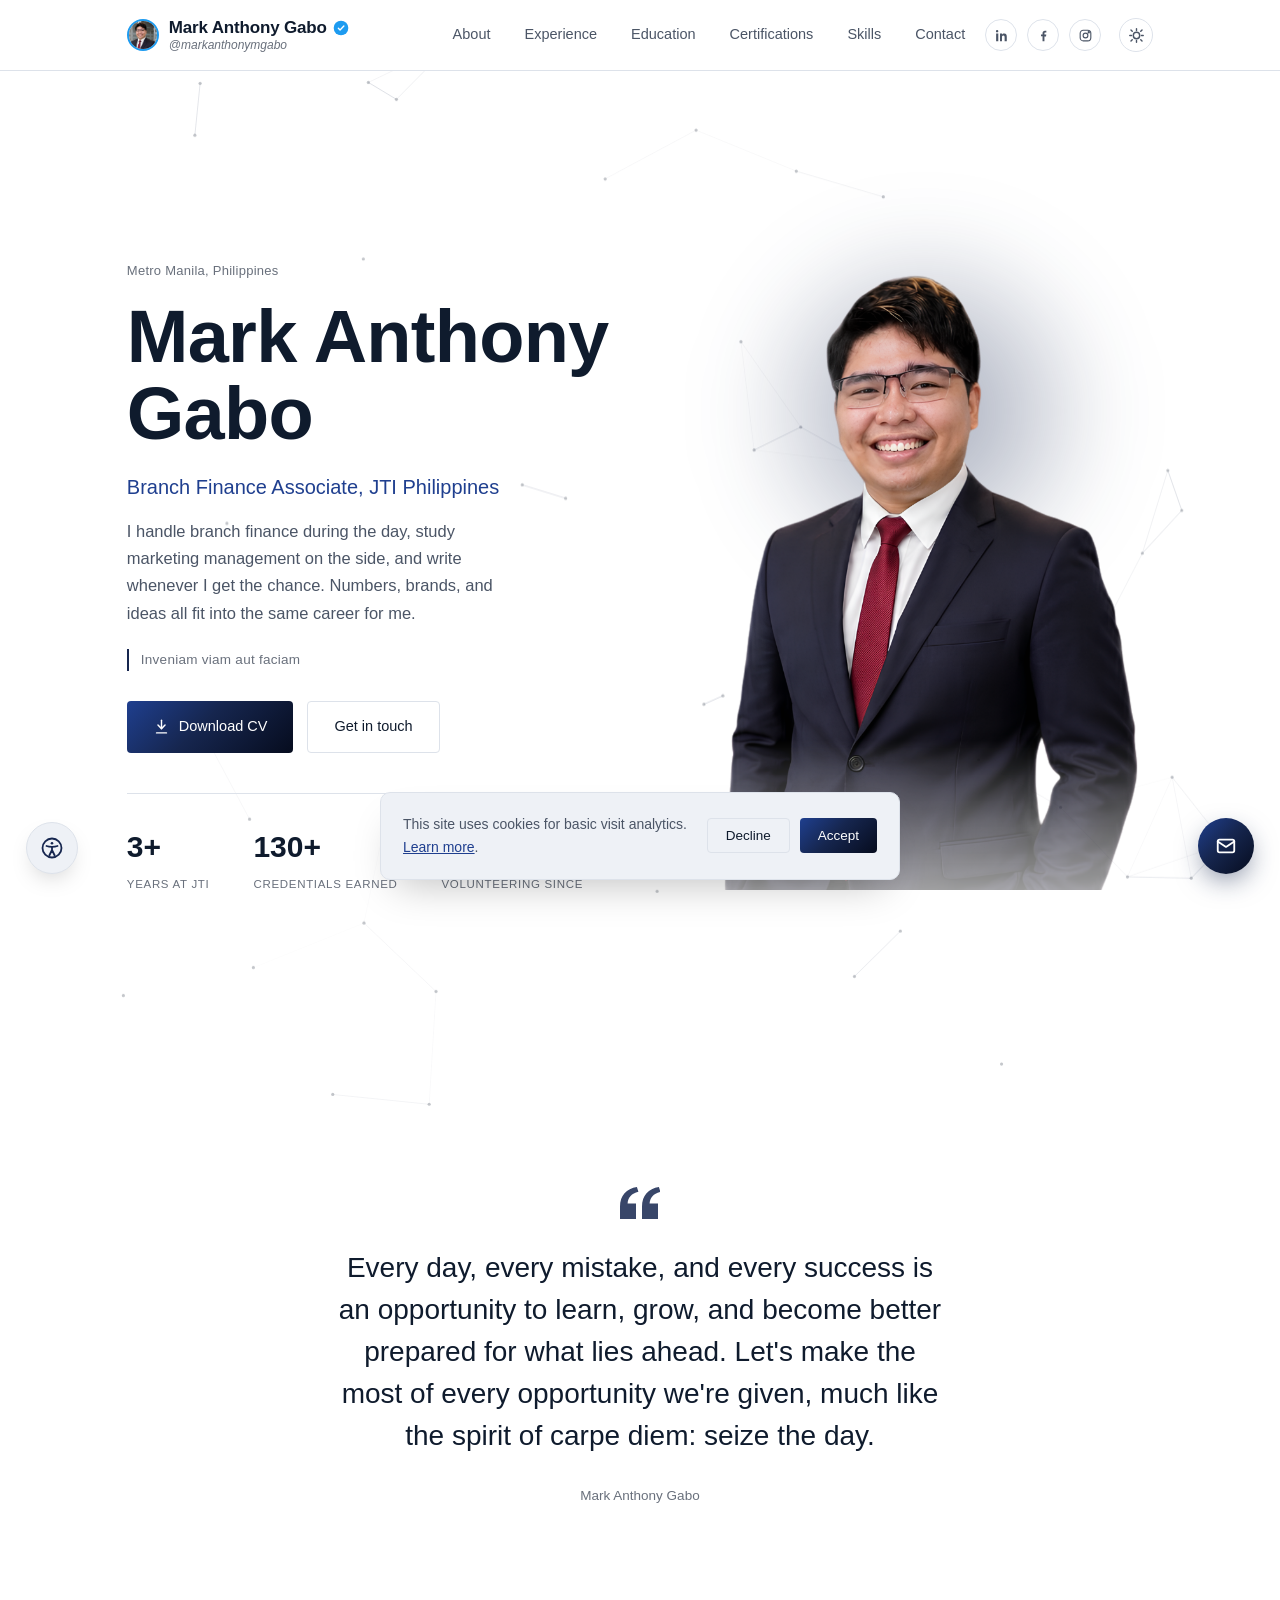
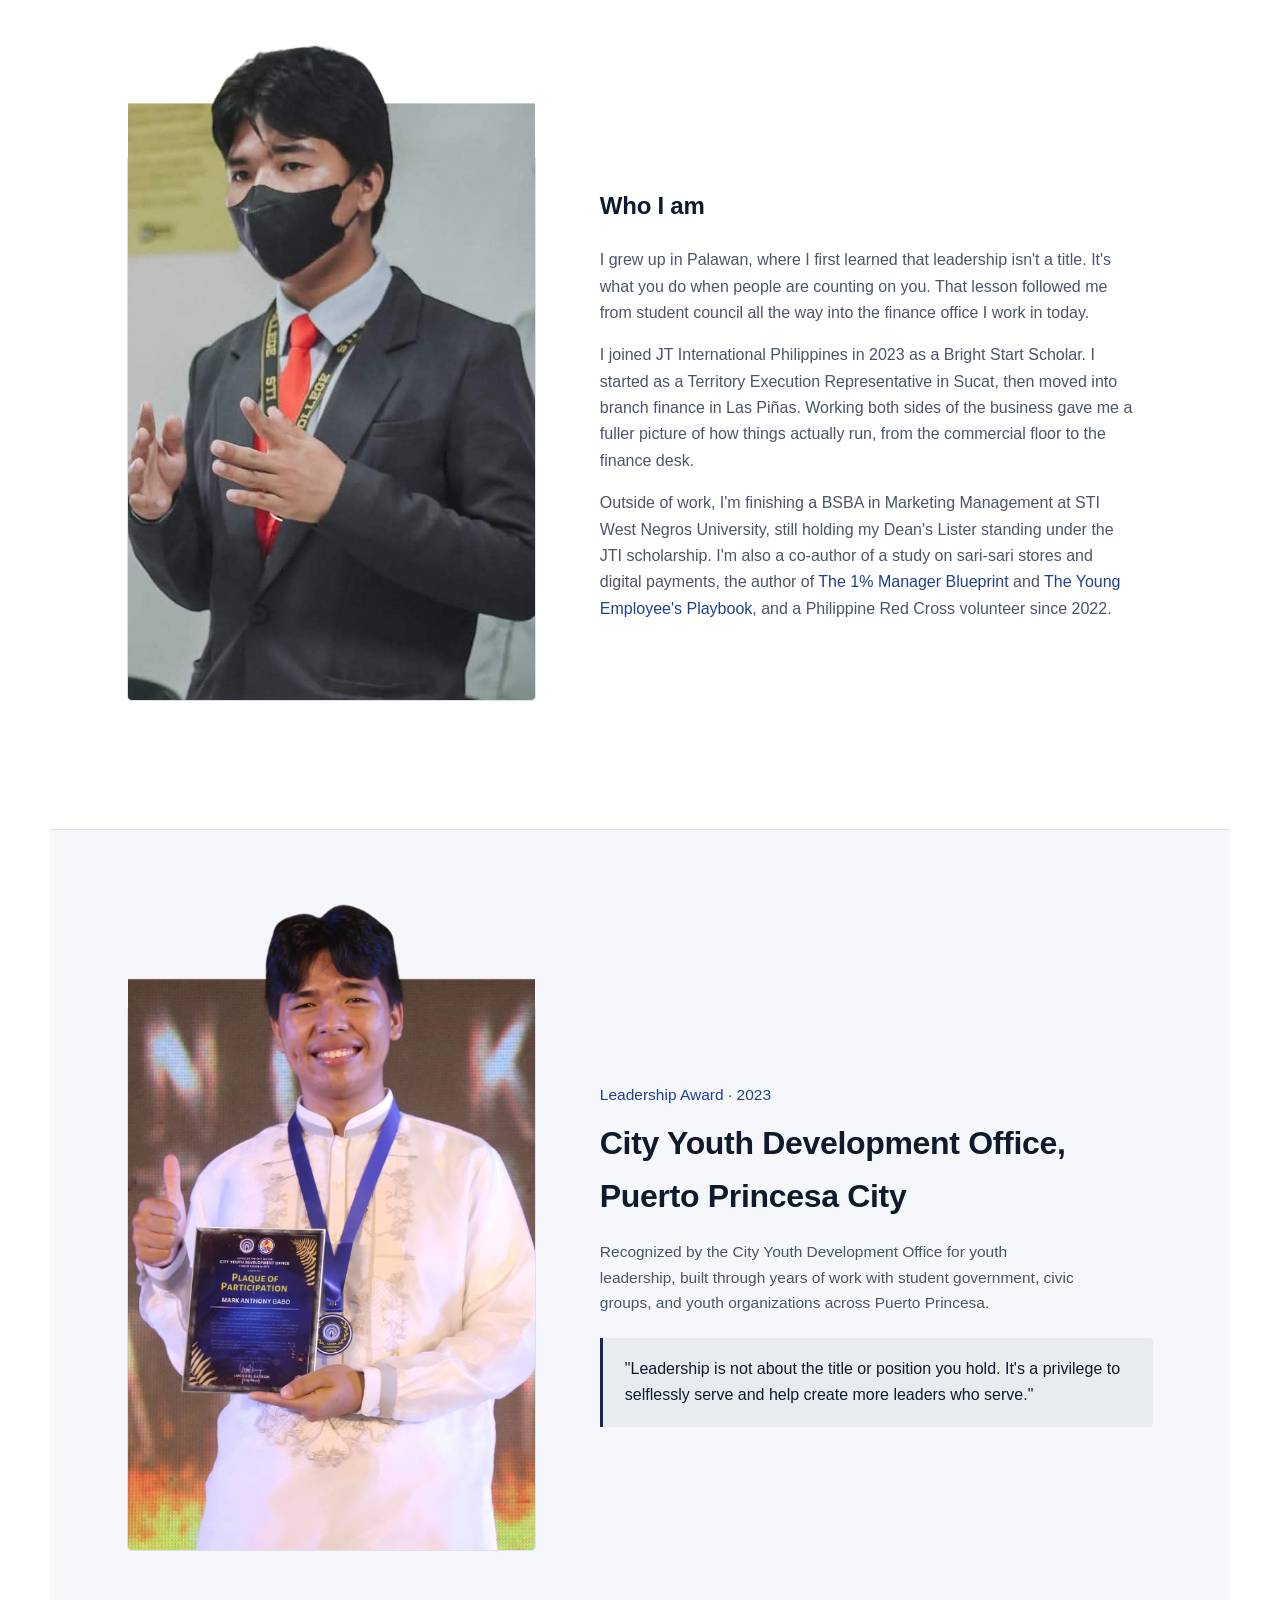
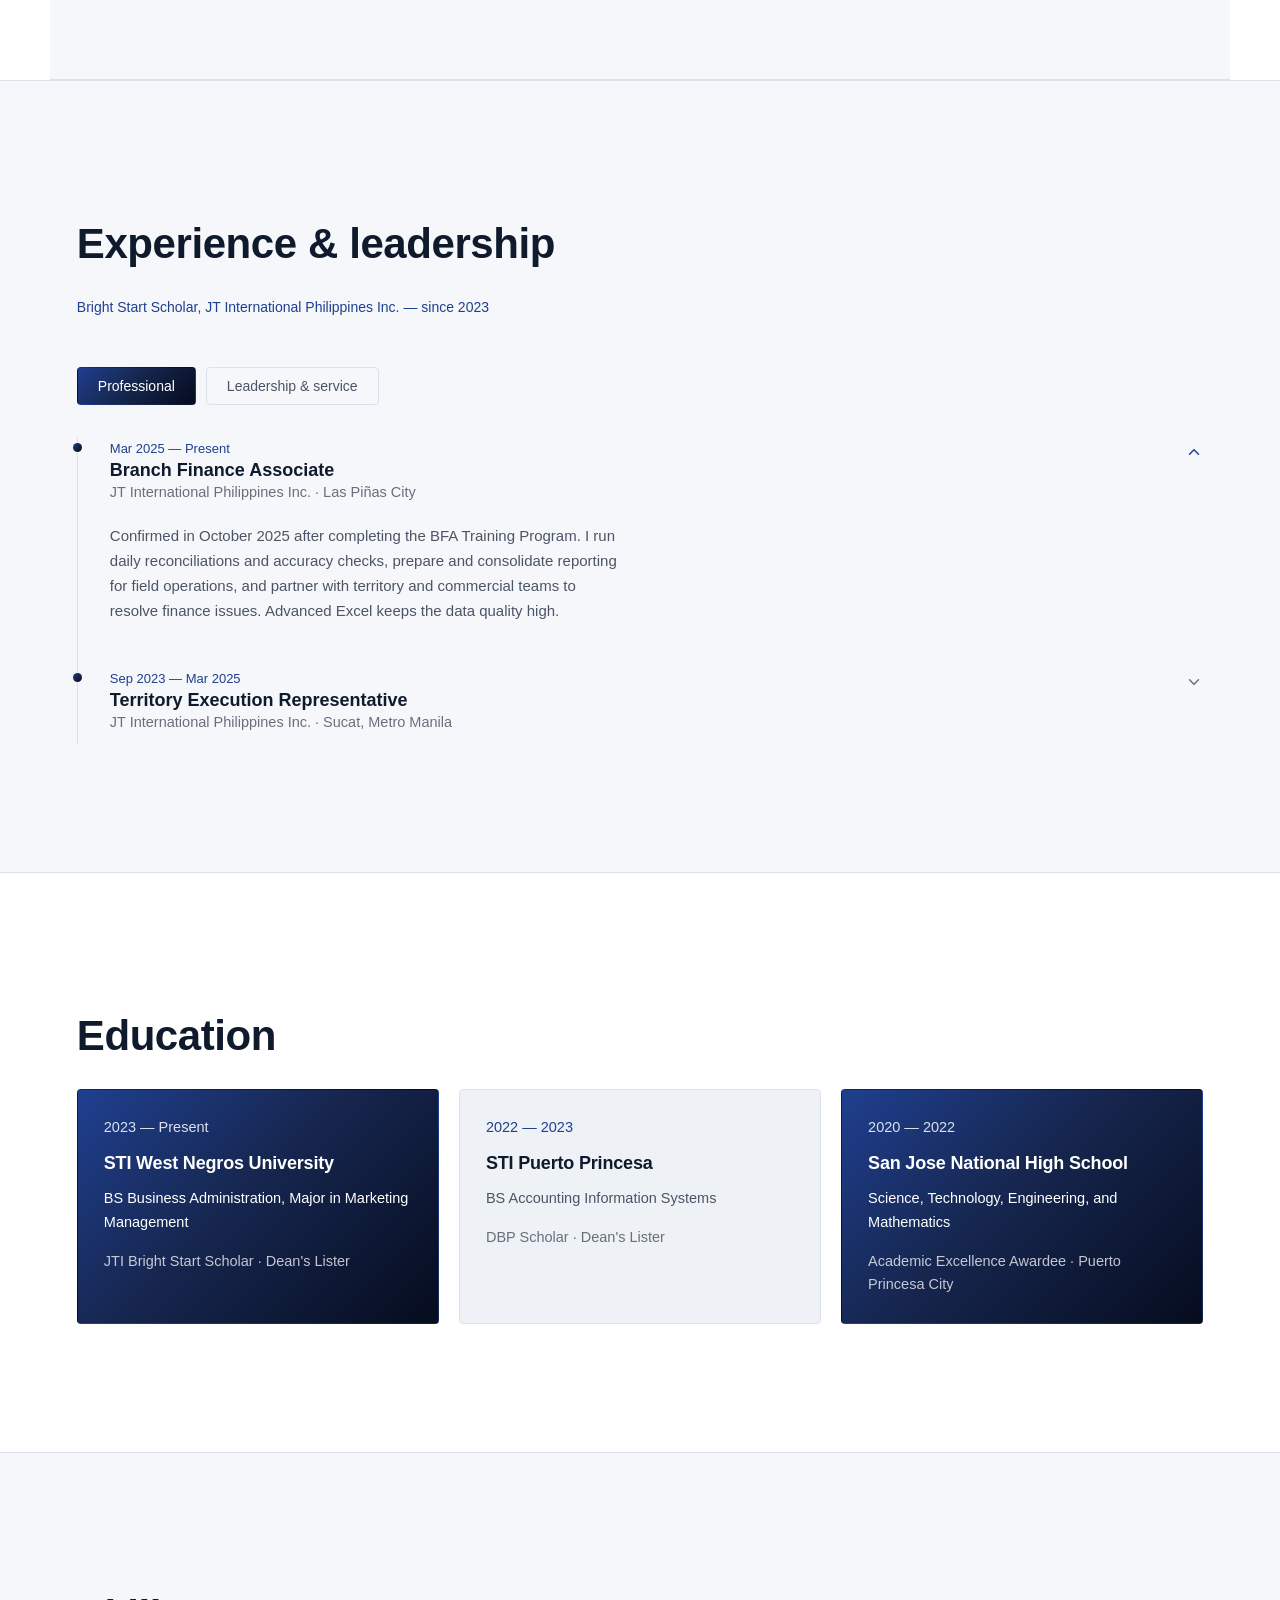
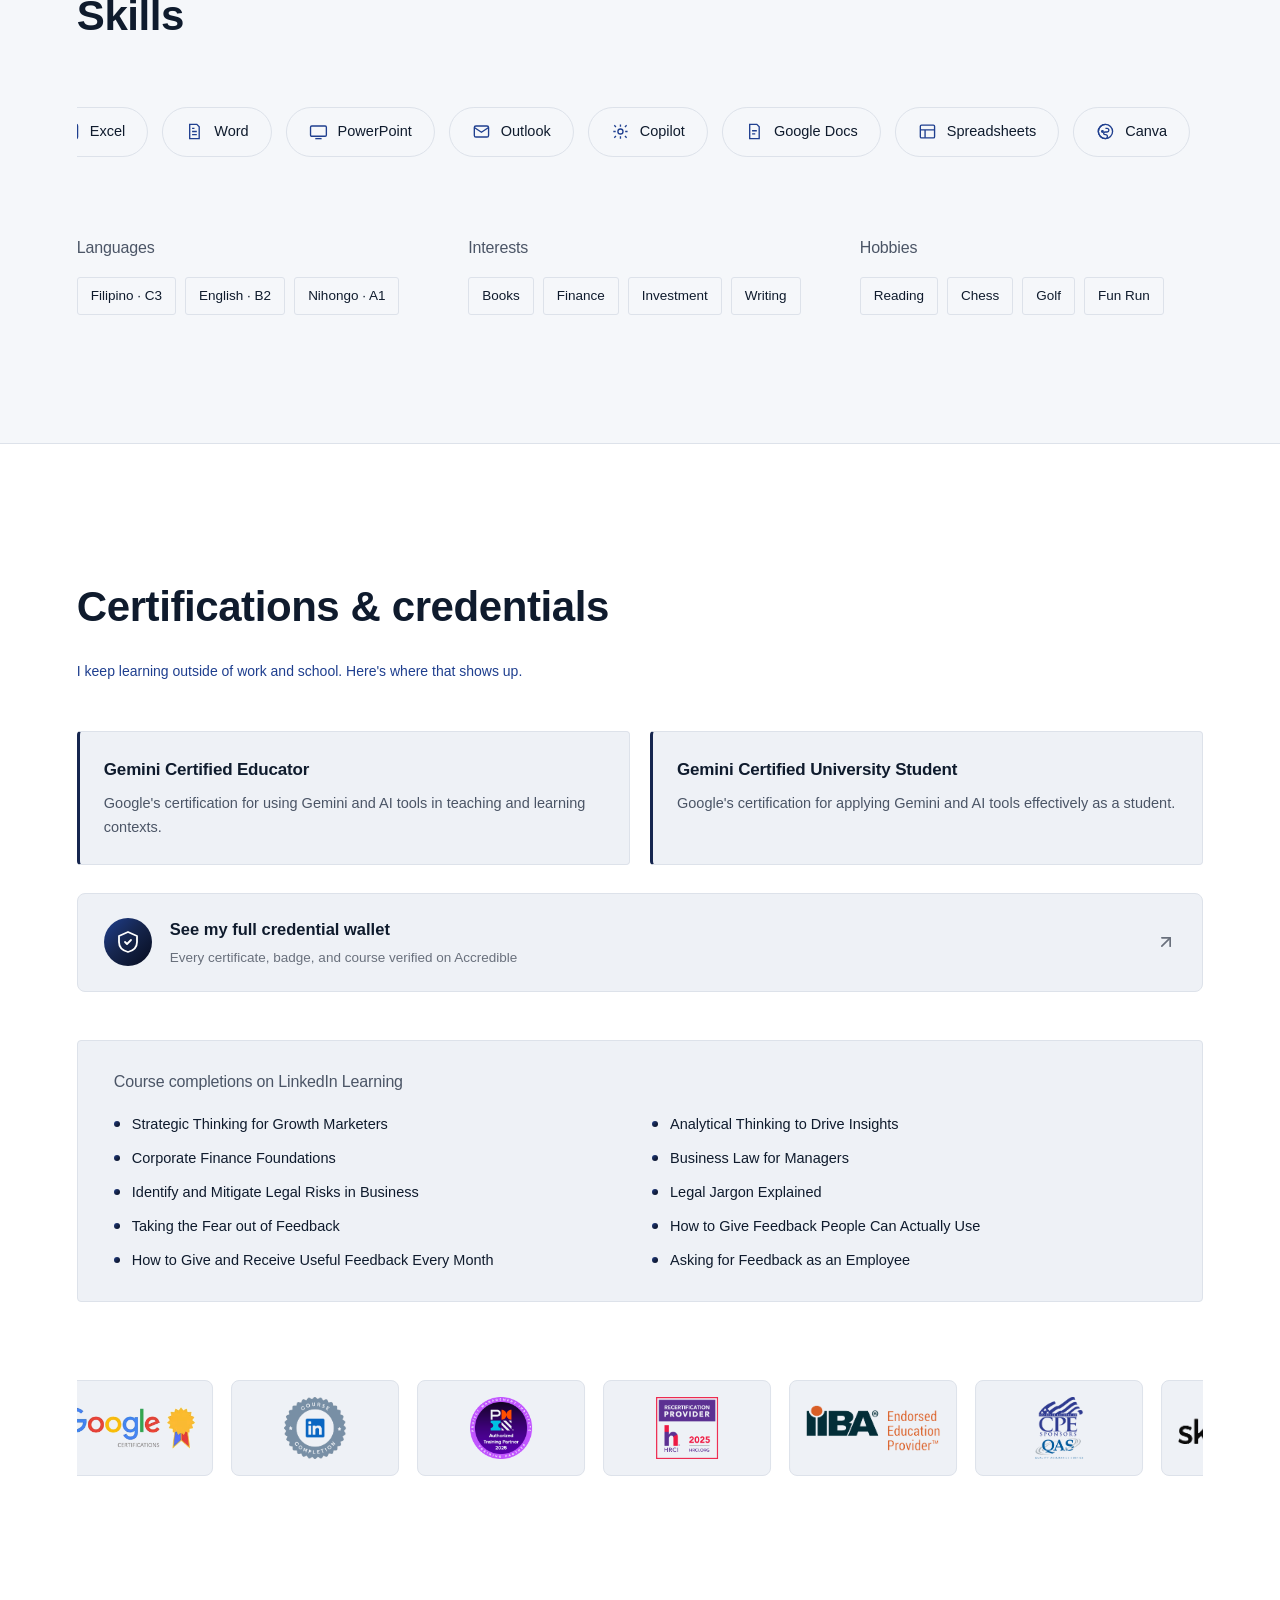
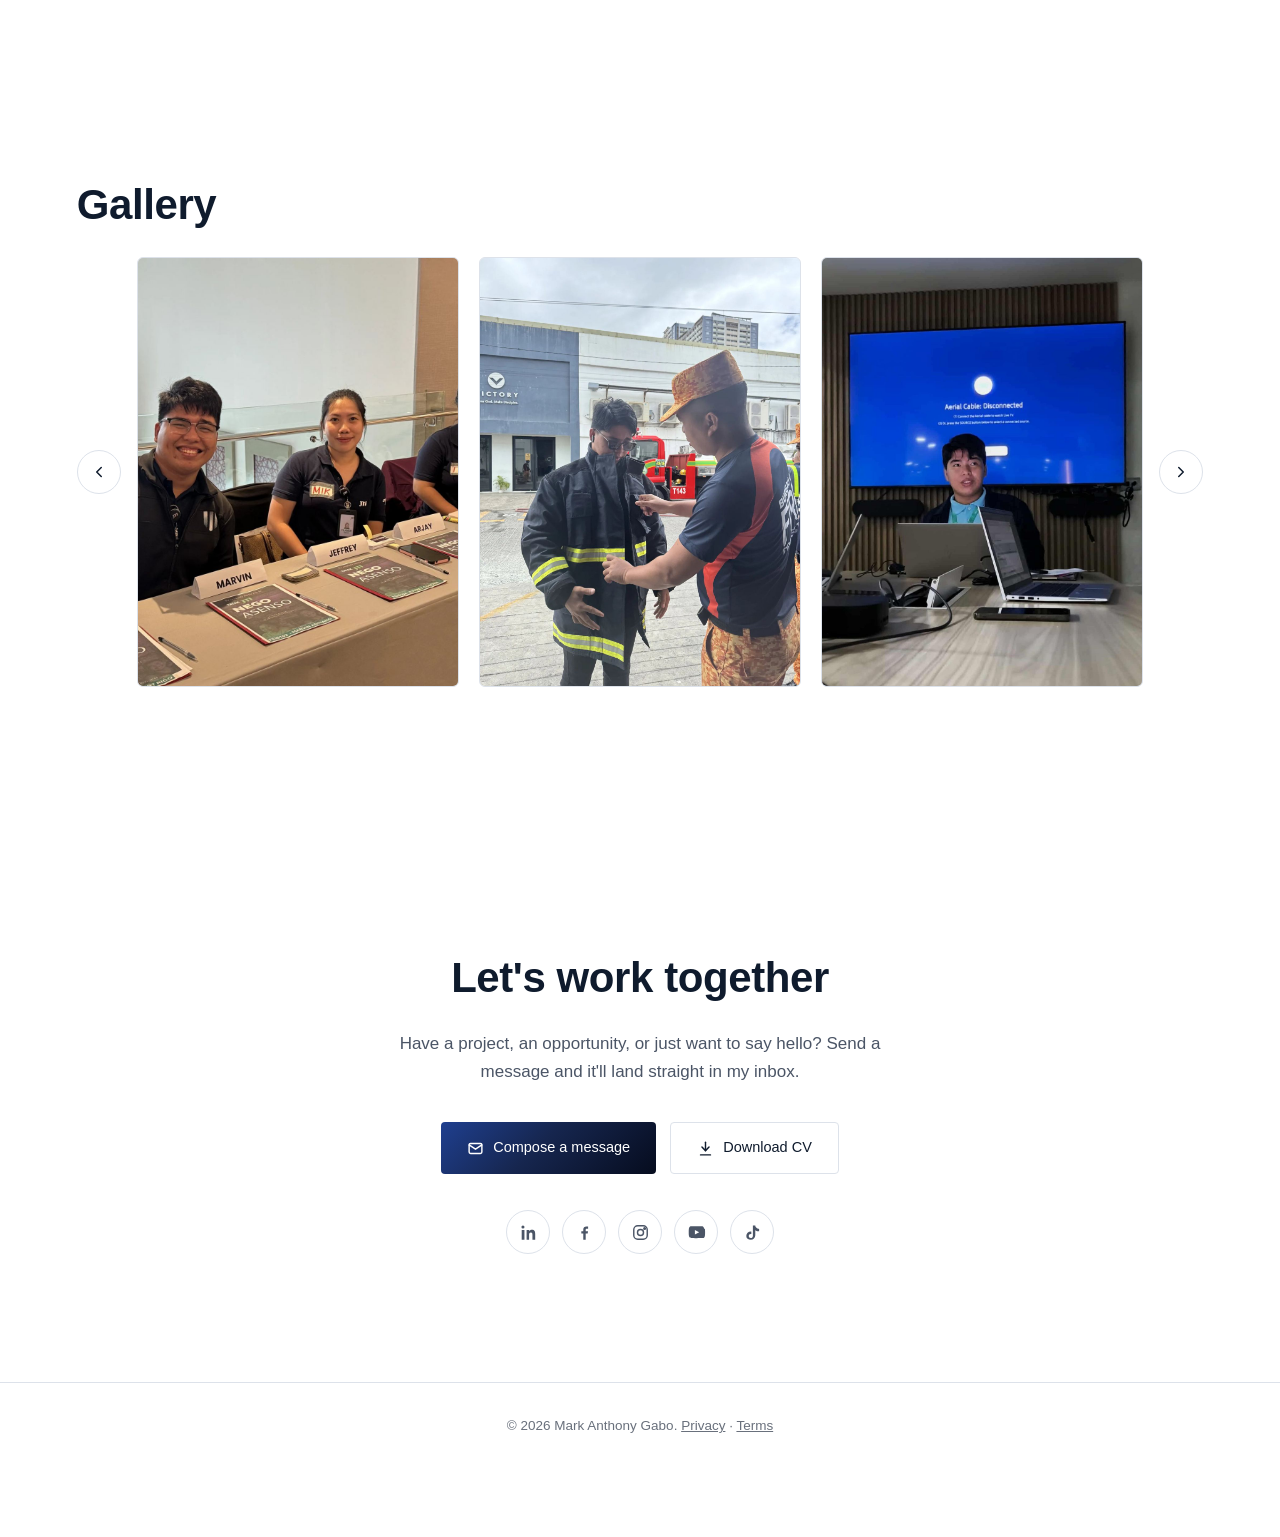
==== commit f9dd747f: "Update credentials earned stat number" ====
--- a/index.html
+++ b/index.html
@@ -169,7 +169,7 @@
           <p class="stat-label">Years at JTI</p>
         </div>
         <div class="stat">
-          <p class="stat-number">10+</p>
+          <p class="stat-number">130+</p>
           <p class="stat-label">Credentials earned</p>
         </div>
         <div class="stat">
